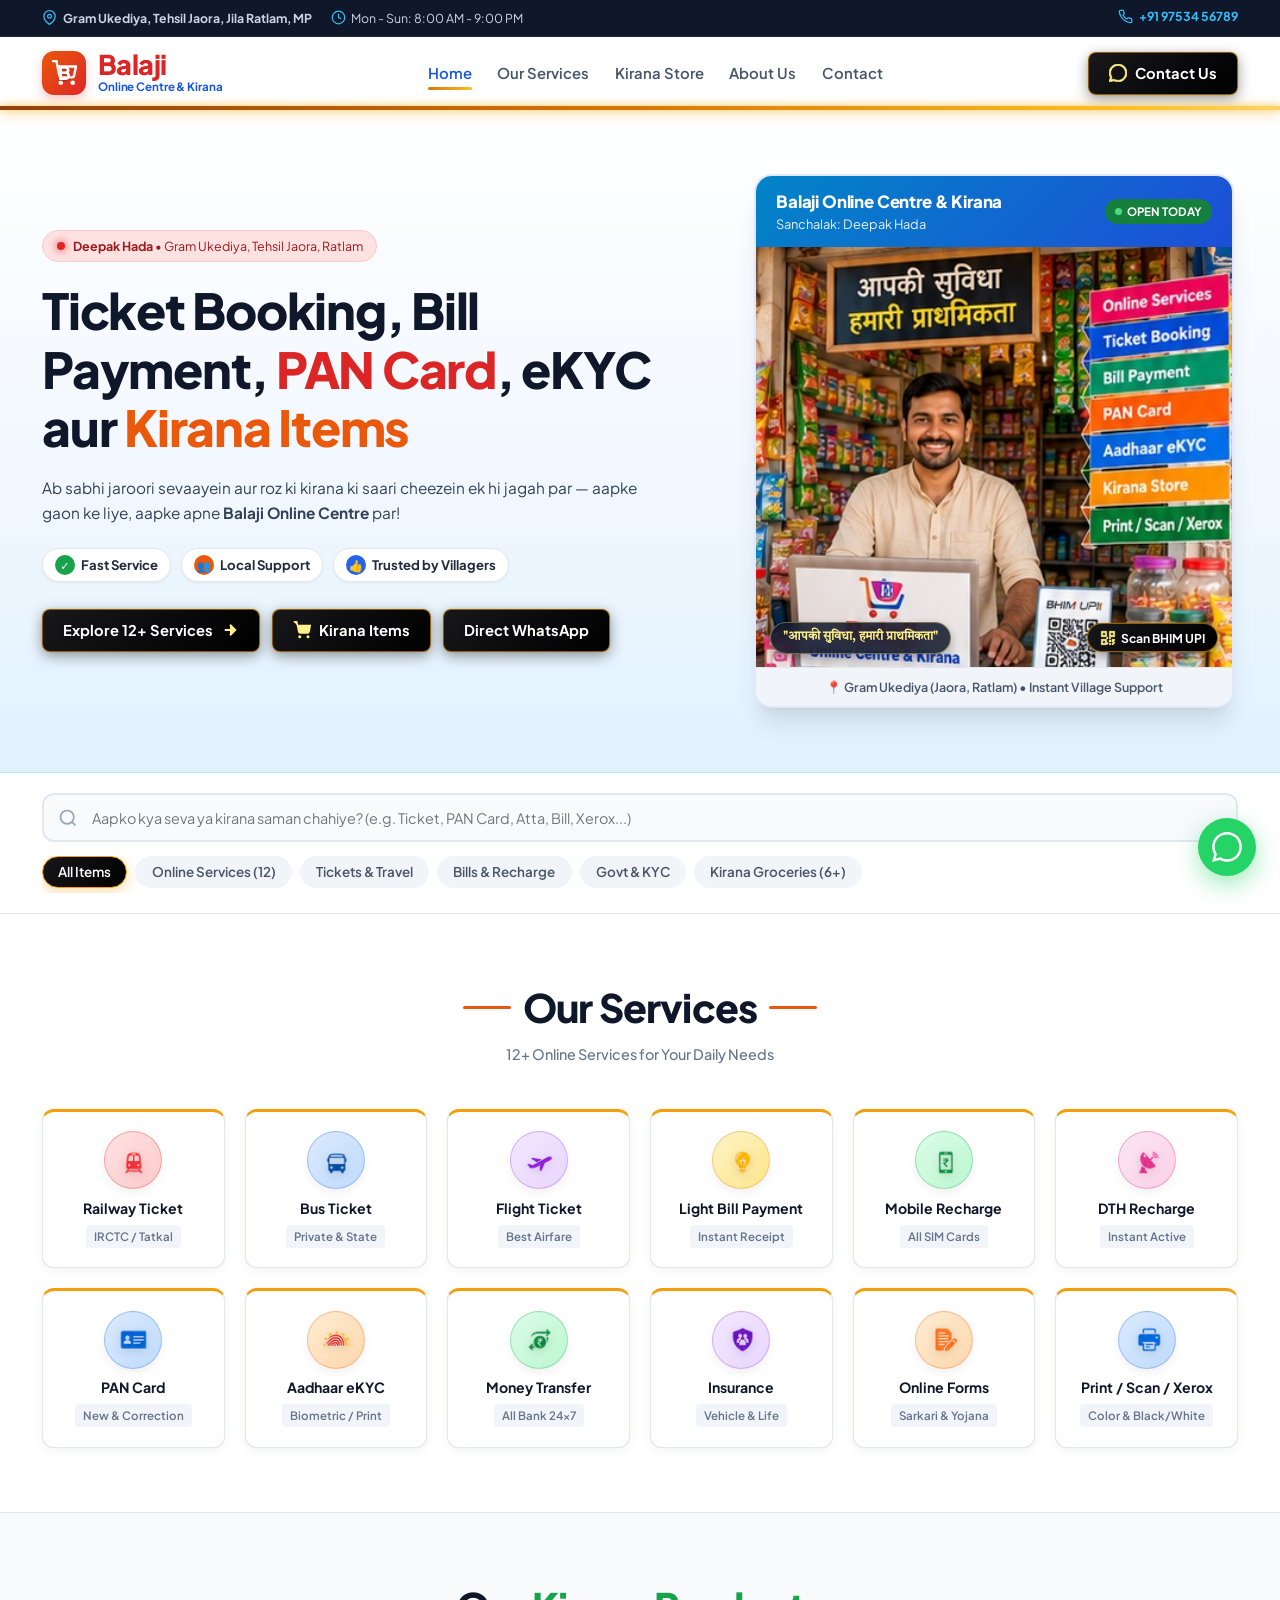
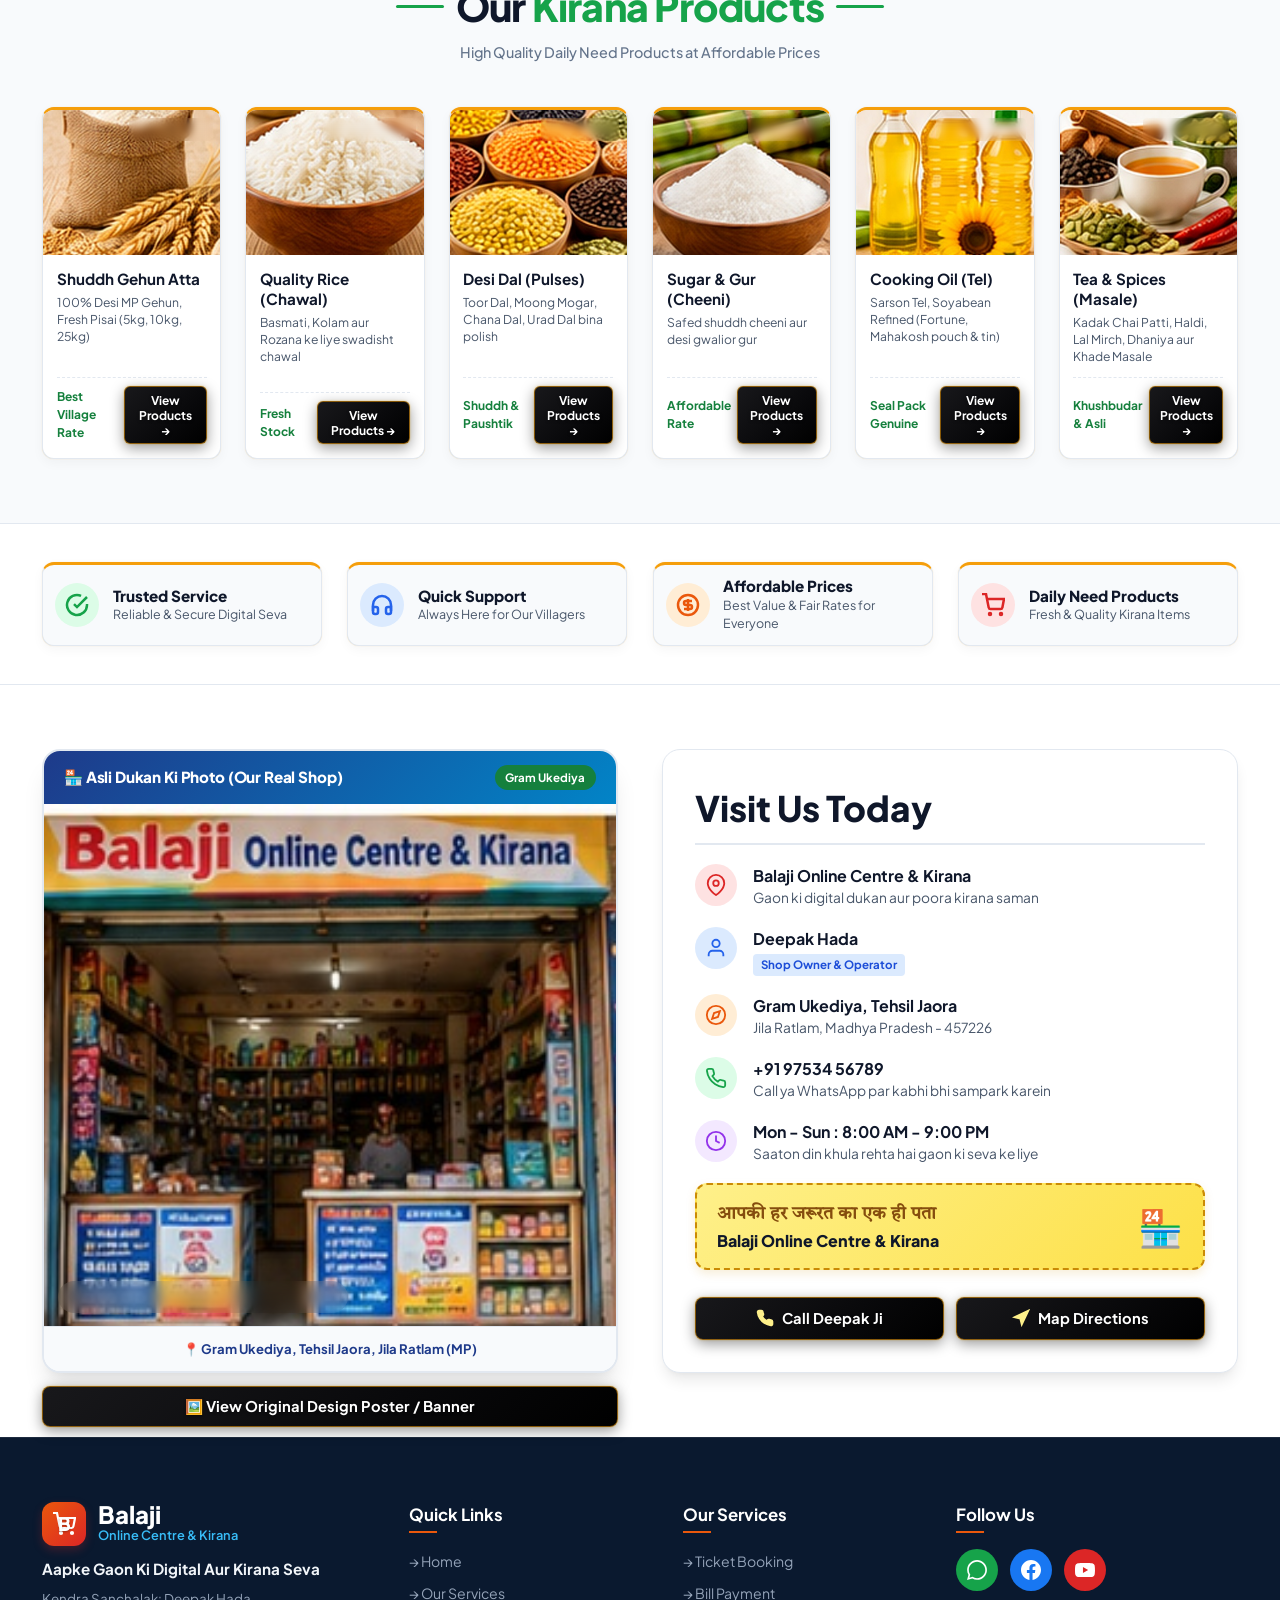
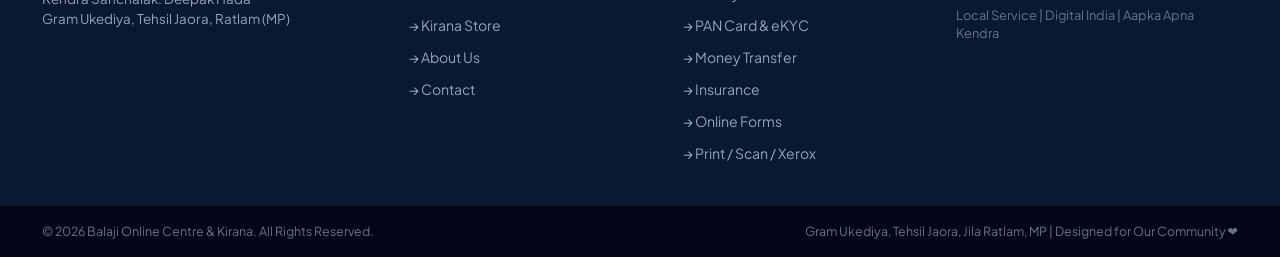
==== index.html @ 84ead404 "Auto update: 2026-10-22 14:16:49" ====
<!DOCTYPE html>
<html lang="hi">
<head>
  <meta charset="UTF-8">
  <meta name="viewport" content="width=device-width, initial-scale=1.0, maximum-scale=5.0">
  <title>Balaji Online Centre & Kirana - Deepak Hada | Gram Ukediya, Jaora, Ratlam</title>
  <meta name="description" content="Balaji Online Centre & Kirana Store - Deepak Hada, Gram Ukediya, Tehsil Jaora, Jila Ratlam (MP). Ticket Booking, Bill Payment, PAN Card, eKYC, Kirana saman aur Online Sevaayein.">
  <link rel="preconnect" href="https://fonts.googleapis.com">
  <link rel="preconnect" href="https://fonts.gstatic.com" crossorigin>
  <link href="https://fonts.googleapis.com/css2?family=Plus+Jakarta+Sans:wght@400;500;600;700;800&family=Tiro+Devanagari+Hindi:ital@0;1&display=swap" rel="stylesheet">
  <link rel="stylesheet" href="style.css">
</head>
<body>

  <!-- Top Announcement / Contact Bar -->
  <header class="top-bar">
    <div class="container top-bar-content">
      <div class="top-info-left">
        <span class="info-pill">
          <svg width="15" height="15" viewBox="0 0 24 24" fill="none" stroke="currentColor" stroke-width="2"><path d="M21 10c0 7-9 13-9 13s-9-6-9-13a9 9 0 0 1 18 0z"/><circle cx="12" cy="10" r="3"/></svg>
          <strong>Gram Ukediya, Tehsil Jaora, Jila Ratlam, MP</strong>
        </span>
        <span class="info-pill hide-on-mobile">
          <svg width="15" height="15" viewBox="0 0 24 24" fill="none" stroke="currentColor" stroke-width="2"><circle cx="12" cy="12" r="10"/><polyline points="12 6 12 12 16 14"/></svg>
          Mon - Sun: 8:00 AM - 9:00 PM
        </span>
      </div>
      <div class="top-info-right">
        <a href="tel:+919753456789" class="phone-link">
          <svg width="15" height="15" viewBox="0 0 24 24" fill="none" stroke="currentColor" stroke-width="2"><path d="M22 16.92v3a2 2 0 0 1-2.18 2 19.79 19.79 0 0 1-8.63-3.07 19.5 19.5 0 0 1-6-6 19.79 19.79 0 0 1-3.07-8.67A2 2 0 0 1 4.11 2h3a2 2 0 0 1 2 1.72 12.84 12.84 0 0 0 .7 2.81 2 2 0 0 1-.45 2.11L8.09 9.91a16 16 0 0 0 6 6l1.27-1.27a2 2 0 0 1 2.11-.45 12.84 12.84 0 0 0 2.81.7A2 2 0 0 1 22 16.92z"/></svg>
          +91 97534 56789
        </a>
      </div>
    </div>
  </header>

  <!-- Main Navigation Bar -->
  <nav class="main-nav" id="navbar">
    <div class="container nav-container">
      <a href="#" class="brand-logo">
        <div class="logo-icon-box">
          <svg width="26" height="26" viewBox="0 0 24 24" fill="none" stroke="currentColor" stroke-width="2.2">
            <circle cx="9" cy="21" r="1"/><circle cx="20" cy="21" r="1"/>
            <path d="M1 1h4l2.68 13.39a2 2 0 0 0 2 1.61h9.72a2 2 0 0 0 2-1.61L23 6H6"/>
          </svg>
          <span class="logo-badge-b">B</span>
        </div>
        <div class="logo-text-group">
          <span class="brand-title">Balaji</span>
          <span class="brand-subtitle">Online Centre &amp; Kirana</span>
        </div>
      </a>

      <!-- Desktop Navigation Links -->
      <div class="nav-links">
        <a href="#home" class="nav-link active">Home</a>
        <a href="#services" class="nav-link">Our Services</a>
        <a href="#kirana" class="nav-link">Kirana Store</a>
        <a href="#about" class="nav-link">About Us</a>
        <a href="#contact" class="nav-link">Contact</a>
      </div>

      <div class="nav-actions">
        <a href="https://wa.me/919753456789?text=Namaste%20Deepak%20ji,%20mujhe%20Balaji%20Online%20Centre%20se%20seva%20chahiye." target="_blank" rel="noopener noreferrer" class="btn btn-whatsapp-pill">
          <svg width="18" height="18" viewBox="0 0 24 24" fill="currentColor">
            <path d="M.057 24l1.687-6.163c-1.041-1.804-1.588-3.849-1.587-5.946.003-6.556 5.338-11.891 11.893-11.891 3.181.001 6.167 1.24 8.413 3.488 2.245 2.248 3.481 5.236 3.48 8.414-.003 6.557-5.338 11.892-11.893 11.892-1.99-.001-3.951-.5-5.688-1.448l-6.305 1.654zm6.597-3.807c1.676.995 3.276 1.591 5.392 1.592 5.448 0 9.886-4.434 9.889-9.885.002-5.462-4.415-9.89-9.881-9.892-5.452 0-9.887 4.434-9.889 9.884-.001 2.225.651 3.891 1.746 5.634l-.999 3.648 3.742-.981z"/>
          </svg>
          <span>Contact Us</span>
        </a>

        <!-- Mobile Hamburger Button -->
        <button class="mobile-toggle" id="mobileMenuBtn" aria-label="Toggle Navigation Menu">
          <span></span>
          <span></span>
          <span></span>
        </button>
      </div>
    </div>

    <!-- Mobile Drawer Menu -->
    <div class="mobile-drawer" id="mobileDrawer">
      <div class="drawer-header">
        <div class="logo-text-group">
          <span class="brand-title">Balaji</span>
          <span class="brand-subtitle">Online Centre &amp; Kirana</span>
        </div>
        <button class="drawer-close" id="drawerCloseBtn">&times;</button>
      </div>
      <div class="drawer-links">
        <a href="#home" class="drawer-link active">Home</a>
        <a href="#services" class="drawer-link">Our Services (12+)</a>
        <a href="#kirana" class="drawer-link">Kirana Store Products</a>
        <a href="#about" class="drawer-link">About Us &amp; Shop</a>
        <a href="#contact" class="drawer-link">Visit &amp; Contact</a>
      </div>
      <div class="drawer-footer">
        <a href="tel:+919753456789" class="btn btn-outline-call">
          📞 Call: +91 97534 56789
        </a>
        <a href="https://wa.me/919753456789" class="btn btn-whatsapp-full">
          💬 WhatsApp Deepak Ji
        </a>
      </div>
    </div>

    <!-- Waving Glowing Golden Line at Bottom of Navbar -->
    <div class="nav-golden-line"></div>
  </nav>

  <!-- Hero Section -->
  <main id="home" class="hero-section">
    <div class="container hero-container">
      <div class="hero-text-col">
        <!-- Village & Owner Badge -->
        <div class="owner-pill-badge">
          <span class="badge-dot"></span>
          <span><strong>Deepak Hada</strong> • Gram Ukediya, Tehsil Jaora, Ratlam</span>
        </div>

        <h1 class="hero-heading">
          Ticket Booking, Bill Payment, <span class="highlight-red">PAN Card</span>, eKYC aur <span class="highlight-orange">Kirana Items</span>
        </h1>

        <p class="hero-subtext">
          Ab sabhi jaroori sevaayein aur roz ki kirana ki saari cheezein ek hi jagah par — aapke gaon ke liye, aapke apne <strong>Balaji Online Centre</strong> par!
        </p>

        <!-- Fast Trust Badges -->
        <div class="trust-pills-row">
          <div class="trust-tag">
            <span class="tag-icon green-bg">✓</span>
            <span>Fast Service</span>
          </div>
          <div class="trust-tag">
            <span class="tag-icon orange-bg">👥</span>
            <span>Local Support</span>
          </div>
          <div class="trust-tag">
            <span class="tag-icon blue-bg">👍</span>
            <span>Trusted by Villagers</span>
          </div>
        </div>

        <!-- Quick Action CTA Buttons -->
        <div class="hero-cta-group">
          <a href="#services" class="btn btn-primary-blue">
            <span>Explore 12+ Services</span>
            <svg width="18" height="18" viewBox="0 0 24 24" fill="none" stroke="currentColor" stroke-width="2.5"><path d="M5 12h14"/><path d="m12 5 7 7-7 7"/></svg>
          </a>
          <a href="#kirana" class="btn btn-outline-orange">
            <svg width="18" height="18" viewBox="0 0 24 24" fill="none" stroke="currentColor" stroke-width="2"><circle cx="9" cy="21" r="1"/><circle cx="20" cy="21" r="1"/><path d="M1 1h4l2.68 13.39a2 2 0 0 0 2 1.61h9.72a2 2 0 0 0 2-1.61L23 6H6"/></svg>
            <span>Kirana Items</span>
          </a>
          <a href="https://wa.me/919753456789" target="_blank" class="btn btn-whatsapp-action">
            <span>Direct WhatsApp</span>
          </a>
        </div>
      </div>

      <!-- Right Column: Visual Photo Card with Deepak Hada, Banner & QR -->
      <div class="hero-visual-col">
        <div class="shop-hero-card photo-card-frame">
          <!-- Card Header Banner -->
          <div class="card-banner-top">
            <div class="card-brand">
              <span class="card-brand-title">Balaji Online Centre &amp; Kirana</span>
              <span class="card-owner">Sanchalak: Deepak Hada</span>
            </div>
            <div class="live-status-badge">
              <span class="pulse-dot"></span> OPEN TODAY
            </div>
          </div>

          <!-- Real Cropped Photo of Deepak Hada at Shop Counter -->
          <div class="hero-photo-wrapper">
            <img src="assets/hero_counter_clean.jpg" alt="Deepak Hada - Balaji Online Centre & Kirana" class="hero-main-photo" loading="eager">
            <div class="photo-overlay-badges">
              <span class="overlay-tag-slogan">"आपकी सुविधा, हमारी प्राथमिकता"</span>
              <button class="overlay-qr-btn" id="openQrModalBtn" title="Click to view full UPI QR Code">
                <svg width="16" height="16" viewBox="0 0 24 24" fill="currentColor">
                  <path d="M2 2h8v8H2zm2 2v4h4V4zm10-2h8v8h-8zm2 2v4h4V4zM2 14h8v8H2zm2 2v4h4v-4zm10 0h2v2h-2zm4 0h2v2h-2zm-4 4h2v2h-2zm4 0h2v2h-2zm2-2h2v2h-2zm-2-4h4v2h-4zm-8-3h2v2h-2zm4 0h2v2h-2zm0 4h2v2h-2zm-4 4h2v2h-2z"/>
                </svg>
                <span>Scan BHIM UPI</span>
              </button>
            </div>
          </div>

          <!-- Bottom Card Footer Note -->
          <div class="card-footer-banner">
            <span>📍 Gram Ukediya (Jaora, Ratlam) • Instant Village Support</span>
          </div>
        </div>
      </div>
    </div>
  </main>

  <!-- Quick Filter & Live Search Bar -->
  <section class="search-filter-section">
    <div class="container">
      <div class="search-box-wrap">
        <div class="search-input-group">
          <svg class="search-icon" width="20" height="20" viewBox="0 0 24 24" fill="none" stroke="currentColor" stroke-width="2"><circle cx="11" cy="11" r="8"/><line x1="21" y1="21" x2="16.65" y2="16.65"/></svg>
          <input type="text" id="liveSearchInput" placeholder="Aapko kya seva ya kirana saman chahiye? (e.g. Ticket, PAN Card, Atta, Bill, Xerox...)" autocomplete="off">
          <button id="clearSearchBtn" class="clear-search-btn" title="Clear Search">&times;</button>
        </div>
        <div class="filter-pills" id="filterPillsContainer">
          <button class="pill-btn active" data-filter="all">All Items</button>
          <button class="pill-btn" data-filter="service">Online Services (12)</button>
          <button class="pill-btn" data-filter="tickets">Tickets &amp; Travel</button>
          <button class="pill-btn" data-filter="bills">Bills &amp; Recharge</button>
          <button class="pill-btn" data-filter="gov">Govt &amp; KYC</button>
          <button class="pill-btn" data-filter="kirana">Kirana Groceries (6+)</button>
        </div>
      </div>
    </div>
  </section>

  <!-- SECTION 1: OUR SERVICES (Small Auto-Responsive Blocks) -->
  <section id="services" class="section-services">
    <div class="container">
      <div class="section-title-wrap text-center">
        <div class="title-accent-badge">
          <span class="dash-line"></span>
          <h2 class="section-main-title">Our Services</h2>
          <span class="dash-line"></span>
        </div>
        <p class="section-subtitle">12+ Online Services for Your Daily Needs</p>
      </div>

      <!-- 12 Compact Auto-Responsive Blocks (Grid Auto-Fit) -->
      <div class="services-grid" id="servicesGrid">
        
        <!-- 1. Railway Ticket -->
        <div class="service-card block-hover" data-category="tickets service" data-title="Railway Ticket Train Tatkal" onclick="openServiceModal('Railway Ticket', 'IRCTC Rail Ticket Booking, Tatkal Ticket & PNR Status', 'assets/icon_railway.png')">
          <div class="service-icon-wrap icon-bg-red">
            <img src="assets/icon_railway.png" alt="Railway Ticket" class="service-logo-img" loading="lazy">
          </div>
          <h3 class="card-title">Railway Ticket</h3>
          <span class="service-badge">IRCTC / Tatkal</span>
        </div>

        <!-- 2. Bus Ticket -->
        <div class="service-card block-hover" data-category="tickets service" data-title="Bus Ticket Sleeper Seater" onclick="openServiceModal('Bus Ticket', 'Intercity & Sleeper Bus Seat Booking for all routes', 'assets/icon_bus.png')">
          <div class="service-icon-wrap icon-bg-blue">
            <img src="assets/icon_bus.png" alt="Bus Ticket" class="service-logo-img" loading="lazy">
          </div>
          <h3 class="card-title">Bus Ticket</h3>
          <span class="service-badge">Private &amp; State</span>
        </div>

        <!-- 3. Flight Ticket -->
        <div class="service-card block-hover" data-category="tickets service" data-title="Flight Ticket Air Airplane" onclick="openServiceModal('Flight Ticket', 'Lowest Airfare Ticket Booking for Domestic & International flights', 'assets/icon_flight.png')">
          <div class="service-icon-wrap icon-bg-purple">
            <img src="assets/icon_flight.png" alt="Flight Ticket" class="service-logo-img" loading="lazy">
          </div>
          <h3 class="card-title">Flight Ticket</h3>
          <span class="service-badge">Best Airfare</span>
        </div>

        <!-- 4. Light Bill Payment -->
        <div class="service-card block-hover" data-category="bills service" data-title="Light Bill Payment Bijli Electricity" onclick="openServiceModal('Light Bill Payment', 'Bijli Bill Payment with Instant Official Receipt (MPPKVVCL & All Boards)', 'assets/icon_light_bill.png')">
          <div class="service-icon-wrap icon-bg-yellow">
            <img src="assets/icon_light_bill.png" alt="Light Bill Payment" class="service-logo-img" loading="lazy">
          </div>
          <h3 class="card-title">Light Bill Payment</h3>
          <span class="service-badge">Instant Receipt</span>
        </div>

        <!-- 5. Mobile Recharge -->
        <div class="service-card block-hover" data-category="bills service" data-title="Mobile Recharge Jio Airtel BSNL Vi" onclick="openServiceModal('Mobile Recharge', 'All Networks: Jio, Airtel, Vi, BSNL Special Recharge Offers', 'assets/icon_mobile_recharge.png')">
          <div class="service-icon-wrap icon-bg-green">
            <img src="assets/icon_mobile_recharge.png" alt="Mobile Recharge" class="service-logo-img" loading="lazy">
          </div>
          <h3 class="card-title">Mobile Recharge</h3>
          <span class="service-badge">All SIM Cards</span>
        </div>

        <!-- 6. DTH Recharge -->
        <div class="service-card block-hover" data-category="bills service" data-title="DTH Recharge Tata Play Dish TV Airtel" onclick="openServiceModal('DTH Recharge', 'Tata Play, Dish TV, Airtel DTH, Videocon D2H Instant Packs', 'assets/icon_dth_recharge.png')">
          <div class="service-icon-wrap icon-bg-pink">
            <img src="assets/icon_dth_recharge.png" alt="DTH Recharge" class="service-logo-img" loading="lazy">
          </div>
          <h3 class="card-title">DTH Recharge</h3>
          <span class="service-badge">Instant Active</span>
        </div>

        <!-- 7. PAN Card -->
        <div class="service-card block-hover" data-category="gov service" data-title="PAN Card NSDL UTI New Correction" onclick="openServiceModal('PAN Card', 'New PAN Card Application, Name/DOB Correction & e-PAN in 3 days', 'assets/icon_pan_card.png')">
          <div class="service-icon-wrap icon-bg-blue">
            <img src="assets/icon_pan_card.png" alt="PAN Card" class="service-logo-img" loading="lazy">
          </div>
          <h3 class="card-title">PAN Card</h3>
          <span class="service-badge">New &amp; Correction</span>
        </div>

        <!-- 8. Aadhaar eKYC -->
        <div class="service-card block-hover" data-category="gov service" data-title="Aadhaar eKYC Verification Print Update" onclick="openServiceModal('Aadhaar eKYC', 'Aadhaar Biometric Verification, PVC Card Print, Address & mobile guidance', 'assets/icon_aadhaar.png')">
          <div class="service-icon-wrap icon-bg-orange">
            <img src="assets/icon_aadhaar.png" alt="Aadhaar eKYC" class="service-logo-img" loading="lazy">
          </div>
          <h3 class="card-title">Aadhaar eKYC</h3>
          <span class="service-badge">Biometric / Print</span>
        </div>

        <!-- 9. Money Transfer -->
        <div class="service-card block-hover" data-category="bills service" data-title="Money Transfer DMT Bank Account Cash Deposit" onclick="openServiceModal('Money Transfer', 'Domestic Money Transfer 24x7 to any bank account in India instantly', 'assets/icon_money_transfer.png')">
          <div class="service-icon-wrap icon-bg-green">
            <img src="assets/icon_money_transfer.png" alt="Money Transfer" class="service-logo-img" loading="lazy">
          </div>
          <h3 class="card-title">Money Transfer</h3>
          <span class="service-badge">All Bank 24x7</span>
        </div>

        <!-- 10. Insurance -->
        <div class="service-card block-hover" data-category="gov service" data-title="Insurance Bike Car PMJJBY PMSBY Health" onclick="openServiceModal('Insurance', 'Two-wheeler, Car, PMJJBY, PMSBY & Personal Health Insurance', 'assets/icon_insurance.png')">
          <div class="service-icon-wrap icon-bg-purple">
            <img src="assets/icon_insurance.png" alt="Insurance" class="service-logo-img" loading="lazy">
          </div>
          <h3 class="card-title">Insurance</h3>
          <span class="service-badge">Vehicle &amp; Life</span>
        </div>

        <!-- 11. Online Forms -->
        <div class="service-card block-hover" data-category="gov service" data-title="Online Forms Sarkari Vacancy Ladli Behna Samagra" onclick="openServiceModal('Online Forms', 'Govt Job Forms, Ladli Behna Yojana, Samagra ID, Ration Card & College Admission', 'assets/icon_online_forms.png')">
          <div class="service-icon-wrap icon-bg-orange">
            <img src="assets/icon_online_forms.png" alt="Online Forms" class="service-logo-img" loading="lazy">
          </div>
          <h3 class="card-title">Online Forms</h3>
          <span class="service-badge">Sarkari &amp; Yojana</span>
        </div>

        <!-- 12. Print / Scan / Xerox -->
        <div class="service-card block-hover" data-category="service" data-title="Print Scan Xerox Photo Copy Lamination" onclick="openServiceModal('Print / Scan / Xerox', 'High Quality Color Print, Photo Copy, Lamination & Document Scanning', 'assets/icon_print_xerox.png')">
          <div class="service-icon-wrap icon-bg-blue">
            <img src="assets/icon_print_xerox.png" alt="Print / Scan / Xerox" class="service-logo-img" loading="lazy">
          </div>
          <h3 class="card-title">Print / Scan / Xerox</h3>
          <span class="service-badge">Color &amp; Black/White</span>
        </div>

      </div>
    </div>
  </section>

  <!-- SECTION 2: OUR KIRANA PRODUCTS (Clean Block Cards) -->
  <section id="kirana" class="section-kirana">
    <div class="container">
      <div class="section-title-wrap text-center">
        <div class="title-accent-badge">
          <span class="dash-line orange-line"></span>
          <h2 class="section-main-title">Our <span class="highlight-green">Kirana Products</span></h2>
          <span class="dash-line orange-line"></span>
        </div>
        <p class="section-subtitle">High Quality Daily Need Products at Affordable Prices</p>
      </div>

      <!-- Kirana Product Grid: Auto-Fit responsive blocks -->
      <div class="kirana-grid" id="kiranaGrid">

        <!-- 1. Atta -->
        <div class="product-card block-hover" data-category="kirana" data-title="Atta Gehun Flour">
          <div class="product-image-wrap">
            <img src="assets/product_atta.jpg" alt="Shuddh Gehun Atta" class="product-photo" loading="lazy">
            <span class="product-tag-pill">Chakki Fresh</span>
          </div>
          <div class="product-info">
            <h3 class="product-name">Shuddh Gehun Atta</h3>
            <p class="product-desc">100% Desi MP Gehun, Fresh Pisai (5kg, 10kg, 25kg)</p>
            <div class="product-footer">
              <span class="price-estimate">Best Village Rate</span>
              <button class="btn-product-action" onclick="orderKiranaItem('Shuddh Gehun Atta')">
                <span>View Products &rarr;</span>
              </button>
            </div>
          </div>
        </div>

        <!-- 2. Rice -->
        <div class="product-card block-hover" data-category="kirana" data-title="Rice Chawal Basmati">
          <div class="product-image-wrap">
            <img src="assets/product_rice.jpg" alt="Quality Rice (Chawal)" class="product-photo" loading="lazy">
            <span class="product-tag-pill">Premium Dana</span>
          </div>
          <div class="product-info">
            <h3 class="product-name">Quality Rice (Chawal)</h3>
            <p class="product-desc">Basmati, Kolam aur Rozana ke liye swadisht chawal</p>
            <div class="product-footer">
              <span class="price-estimate">Fresh Stock</span>
              <button class="btn-product-action" onclick="orderKiranaItem('Quality Rice (Chawal)')">
                <span>View Products &rarr;</span>
              </button>
            </div>
          </div>
        </div>

        <!-- 3. Dal -->
        <div class="product-card block-hover" data-category="kirana" data-title="Dal Pulses Toor Moong Chana">
          <div class="product-image-wrap">
            <img src="assets/product_dal.jpg" alt="Desi Dal (Pulses)" class="product-photo" loading="lazy">
            <span class="product-tag-pill">Unpolished</span>
          </div>
          <div class="product-info">
            <h3 class="product-name">Desi Dal (Pulses)</h3>
            <p class="product-desc">Toor Dal, Moong Mogar, Chana Dal, Urad Dal bina polish</p>
            <div class="product-footer">
              <span class="price-estimate">Shuddh &amp; Paushtik</span>
              <button class="btn-product-action" onclick="orderKiranaItem('Desi Dal (Pulses)')">
                <span>View Products &rarr;</span>
              </button>
            </div>
          </div>
        </div>

        <!-- 4. Sugar -->
        <div class="product-card block-hover" data-category="kirana" data-title="Sugar Cheeni Gur Khand">
          <div class="product-image-wrap">
            <img src="assets/product_sugar.jpg" alt="Sugar & Gur (Cheeni)" class="product-photo" loading="lazy">
            <span class="product-tag-pill">Pure White</span>
          </div>
          <div class="product-info">
            <h3 class="product-name">Sugar &amp; Gur (Cheeni)</h3>
            <p class="product-desc">Safed shuddh cheeni aur desi gwalior gur</p>
            <div class="product-footer">
              <span class="price-estimate">Affordable Rate</span>
              <button class="btn-product-action" onclick="orderKiranaItem('Sugar & Gur (Cheeni)')">
                <span>View Products &rarr;</span>
              </button>
            </div>
          </div>
        </div>

        <!-- 5. Oil -->
        <div class="product-card block-hover" data-category="kirana" data-title="Oil Tel Mustard Refined Fortune">
          <div class="product-image-wrap">
            <img src="assets/product_oil.jpg" alt="Cooking Oil (Tel)" class="product-photo" loading="lazy">
            <span class="product-tag-pill">100% Shuddh</span>
          </div>
          <div class="product-info">
            <h3 class="product-name">Cooking Oil (Tel)</h3>
            <p class="product-desc">Sarson Tel, Soyabean Refined (Fortune, Mahakosh pouch &amp; tin)</p>
            <div class="product-footer">
              <span class="price-estimate">Seal Pack Genuine</span>
              <button class="btn-product-action" onclick="orderKiranaItem('Cooking Oil (Tel)')">
                <span>View Products &rarr;</span>
              </button>
            </div>
          </div>
        </div>

        <!-- 6. Tea / Spices -->
        <div class="product-card block-hover" data-category="kirana" data-title="Tea Spices Chai Masale Haldi Mirch">
          <div class="product-image-wrap">
            <img src="assets/product_tea_spices.jpg" alt="Tea & Spices (Masale)" class="product-photo" loading="lazy">
            <span class="product-tag-pill">Taaza Masale</span>
          </div>
          <div class="product-info">
            <h3 class="product-name">Tea &amp; Spices (Masale)</h3>
            <p class="product-desc">Kadak Chai Patti, Haldi, Lal Mirch, Dhaniya aur Khade Masale</p>
            <div class="product-footer">
              <span class="price-estimate">Khushbudar &amp; Asli</span>
              <button class="btn-product-action" onclick="orderKiranaItem('Tea & Spices (Masale)')">
                <span>View Products &rarr;</span>
              </button>
            </div>
          </div>
        </div>

      </div>
    </div>
  </section>

  <!-- 4 Feature Trust Blocks -->
  <section class="trust-features-bar">
    <div class="container features-container">
      <div class="feature-box">
        <div class="f-icon green-icon">
          <svg width="24" height="24" viewBox="0 0 24 24" fill="none" stroke="currentColor" stroke-width="2.5"><path d="M22 11.08V12a10 10 0 1 1-5.93-9.14"/><polyline points="22 4 12 14.01 9 11.01"/></svg>
        </div>
        <div class="f-text">
          <h4>Trusted Service</h4>
          <p>Reliable &amp; Secure Digital Seva</p>
        </div>
      </div>

      <div class="feature-box">
        <div class="f-icon blue-icon">
          <svg width="24" height="24" viewBox="0 0 24 24" fill="none" stroke="currentColor" stroke-width="2.5"><path d="M3 18v-6a9 9 0 0 1 18 0v6"/><path d="M21 19a2 2 0 0 1-2 2h-1a2 2 0 0 1-2-2v-3a2 2 0 0 1 2-2h3zM3 19a2 2 0 0 0 2 2h1a2 2 0 0 0 2-2v-3a2 2 0 0 0-2-2H3z"/></svg>
        </div>
        <div class="f-text">
          <h4>Quick Support</h4>
          <p>Always Here for Our Villagers</p>
        </div>
      </div>

      <div class="feature-box">
        <div class="f-icon orange-icon">
          <svg width="24" height="24" viewBox="0 0 24 24" fill="none" stroke="currentColor" stroke-width="2.5"><circle cx="12" cy="12" r="10"/><path d="M16 8h-6a2 2 0 1 0 0 4h4a2 2 0 1 1 0 4H8"/><path d="M12 18V6"/></svg>
        </div>
        <div class="f-text">
          <h4>Affordable Prices</h4>
          <p>Best Value &amp; Fair Rates for Everyone</p>
        </div>
      </div>

      <div class="feature-box">
        <div class="f-icon red-icon">
          <svg width="24" height="24" viewBox="0 0 24 24" fill="none" stroke="currentColor" stroke-width="2.5"><circle cx="9" cy="21" r="1"/><circle cx="20" cy="21" r="1"/><path d="M1 1h4l2.68 13.39a2 2 0 0 0 2 1.61h9.72a2 2 0 0 0 2-1.61L23 6H6"/></svg>
        </div>
        <div class="f-text">
          <h4>Daily Need Products</h4>
          <p>Fresh &amp; Quality Kirana Items</p>
        </div>
      </div>
    </div>
  </section>

  <!-- SECTION 3: VISIT US TODAY & SHOP BOARD SHOWCASE -->
  <section id="about" class="section-visit-us">
    <div class="container visit-container">
      
      <!-- Left: Real Shop Front Photo Card -->
      <div class="shop-board-column">
        <div class="real-shop-photo-card">
          <div class="shop-photo-header">
            <span class="shop-photo-title">🏪 Asli Dukan Ki Photo (Our Real Shop)</span>
            <span class="shop-status-pill">Gram Ukediya</span>
          </div>
          <div class="shop-front-img-wrap">
            <img src="assets/shop_front_clean.jpg" alt="Balaji Online Centre & Kirana Shop Front - Gram Ukediya" class="shop-front-img" loading="lazy">
            <div class="shop-img-caption">
              <span>Balaji Online Centre &amp; Kirana • Deepak Hada</span>
            </div>
          </div>
          <div class="shop-photo-footer">
            <p>📍 Gram Ukediya, Tehsil Jaora, Jila Ratlam (MP)</p>
          </div>
        </div>

        <div class="shop-poster-trigger-row" style="margin-top: 0.85rem; text-align: center;">
          <button class="btn btn-outline-call" onclick="openModal('posterModal')" style="width: 100%; border-radius: 8px; font-weight: 700; background: #ffffff; border: 1.5px solid #cbd5e1; box-shadow: var(--shadow-sm);">
            🖼️ View Original Design Poster / Banner
          </button>
        </div>
      </div>

      <!-- Right: Contact Information & Address -->
      <div class="visit-info-column" id="contact">
        <div class="visit-info-card">
          <h2 class="visit-title">Visit Us Today</h2>

          <div class="info-item">
            <div class="item-icon-box red-icon">
              <svg width="22" height="22" viewBox="0 0 24 24" fill="none" stroke="currentColor" stroke-width="2"><path d="M21 10c0 7-9 13-9 13s-9-6-9-13a9 9 0 0 1 18 0z"/><circle cx="12" cy="10" r="3"/></svg>
            </div>
            <div class="item-details">
              <strong>Balaji Online Centre &amp; Kirana</strong>
              <p>Gaon ki digital dukan aur poora kirana saman</p>
            </div>
          </div>

          <div class="info-item">
            <div class="item-icon-box blue-icon">
              <svg width="22" height="22" viewBox="0 0 24 24" fill="none" stroke="currentColor" stroke-width="2"><path d="M20 21v-2a4 4 0 0 0-4-4H8a4 4 0 0 0-4 4v2"/><circle cx="12" cy="7" r="4"/></svg>
            </div>
            <div class="item-details">
              <strong>Deepak Hada</strong>
              <span class="role-tag">Shop Owner &amp; Operator</span>
            </div>
          </div>

          <div class="info-item">
            <div class="item-icon-box orange-icon">
              <svg width="22" height="22" viewBox="0 0 24 24" fill="none" stroke="currentColor" stroke-width="2"><circle cx="12" cy="12" r="10"/><polygon points="16.24 7.76 14.12 14.12 7.76 16.24 9.88 9.88 16.24 7.76"/></svg>
            </div>
            <div class="item-details">
              <strong>Gram Ukediya, Tehsil Jaora</strong>
              <p>Jila Ratlam, Madhya Pradesh - 457226</p>
            </div>
          </div>

          <div class="info-item">
            <div class="item-icon-box green-icon">
              <svg width="22" height="22" viewBox="0 0 24 24" fill="none" stroke="currentColor" stroke-width="2"><path d="M22 16.92v3a2 2 0 0 1-2.18 2 19.79 19.79 0 0 1-8.63-3.07 19.5 19.5 0 0 1-6-6 19.79 19.79 0 0 1-3.07-8.67A2 2 0 0 1 4.11 2h3a2 2 0 0 1 2 1.72 12.84 12.84 0 0 0 .7 2.81 2 2 0 0 1-.45 2.11L8.09 9.91a16 16 0 0 0 6 6l1.27-1.27a2 2 0 0 1 2.11-.45 12.84 12.84 0 0 0 2.81.7A2 2 0 0 1 22 16.92z"/></svg>
            </div>
            <div class="item-details">
              <strong>+91 97534 56789</strong>
              <p>Call ya WhatsApp par kabhi bhi sampark karein</p>
            </div>
          </div>

          <div class="info-item">
            <div class="item-icon-box purple-icon">
              <svg width="22" height="22" viewBox="0 0 24 24" fill="none" stroke="currentColor" stroke-width="2"><circle cx="12" cy="12" r="10"/><polyline points="12 6 12 12 16 14"/></svg>
            </div>
            <div class="item-details">
              <strong>Mon - Sun : 8:00 AM - 9:00 PM</strong>
              <p>Saaton din khula rehta hai gaon ki seva ke liye</p>
            </div>
          </div>

          <!-- Highlight Hindi Callout Box from Image -->
          <div class="yellow-highlight-stamp">
            <div class="stamp-text">
              <span class="stamp-lead">आपकी हर जरूरत का एक ही पता</span>
              <strong class="stamp-brand">Balaji Online Centre &amp; Kirana</strong>
            </div>
            <div class="stamp-kendra-icon">🏪</div>
          </div>

          <!-- Quick Action Buttons -->
          <div class="visit-action-buttons">
            <a href="tel:+919753456789" class="btn btn-call-primary">
              <svg width="18" height="18" viewBox="0 0 24 24" fill="none" stroke="currentColor" stroke-width="2.2"><path d="M22 16.92v3a2 2 0 0 1-2.18 2 19.79 19.79 0 0 1-8.63-3.07 19.5 19.5 0 0 1-6-6 19.79 19.79 0 0 1-3.07-8.67A2 2 0 0 1 4.11 2h3a2 2 0 0 1 2 1.72 12.84 12.84 0 0 0 .7 2.81 2 2 0 0 1-.45 2.11L8.09 9.91a16 16 0 0 0 6 6l1.27-1.27a2 2 0 0 1 2.11-.45 12.84 12.84 0 0 0 2.81.7A2 2 0 0 1 22 16.92z"/></svg>
              <span>Call Deepak Ji</span>
            </a>
            <a href="https://maps.google.com/?q=Ukediya,Jaora,Ratlam" target="_blank" class="btn btn-directions">
              <svg width="18" height="18" viewBox="0 0 24 24" fill="none" stroke="currentColor" stroke-width="2.2"><polygon points="3 11 22 2 13 21 11 13 3 11"/></svg>
              <span>Map Directions</span>
            </a>
          </div>

        </div>
      </div>

    </div>
  </section>

  <!-- Modern Footer -->
  <footer class="site-footer">
    <div class="container footer-container">
      
      <!-- Brand & Mission Column -->
      <div class="footer-col brand-col">
        <div class="footer-brand">
          <div class="logo-icon-box">
            <svg width="24" height="24" viewBox="0 0 24 24" fill="none" stroke="currentColor" stroke-width="2.2">
              <circle cx="9" cy="21" r="1"/><circle cx="20" cy="21" r="1"/>
              <path d="M1 1h4l2.68 13.39a2 2 0 0 0 2 1.61h9.72a2 2 0 0 0 2-1.61L23 6H6"/>
            </svg>
            <span class="logo-badge-b">B</span>
          </div>
          <div class="footer-brand-title">
            <span>Balaji</span>
            <small>Online Centre &amp; Kirana</small>
          </div>
        </div>
        <p class="footer-tagline">Aapke Gaon Ki Digital Aur Kirana Seva</p>
        <p class="footer-mission-sub">Kendra Sanchalak: Deepak Hada<br>Gram Ukediya, Tehsil Jaora, Ratlam (MP)</p>
      </div>

      <!-- Quick Links -->
      <div class="footer-col">
        <h4 class="footer-heading">Quick Links</h4>
        <ul class="footer-links">
          <li><a href="#home">&rarr; Home</a></li>
          <li><a href="#services">&rarr; Our Services</a></li>
          <li><a href="#kirana">&rarr; Kirana Store</a></li>
          <li><a href="#about">&rarr; About Us</a></li>
          <li><a href="#contact">&rarr; Contact</a></li>
        </ul>
      </div>

      <!-- Services Links -->
      <div class="footer-col">
        <h4 class="footer-heading">Our Services</h4>
        <ul class="footer-links">
          <li><a href="#services">&rarr; Ticket Booking</a></li>
          <li><a href="#services">&rarr; Bill Payment</a></li>
          <li><a href="#services">&rarr; PAN Card &amp; eKYC</a></li>
          <li><a href="#services">&rarr; Money Transfer</a></li>
          <li><a href="#services">&rarr; Insurance</a></li>
          <li><a href="#services">&rarr; Online Forms</a></li>
          <li><a href="#services">&rarr; Print / Scan / Xerox</a></li>
        </ul>
      </div>

      <!-- Follow & Social -->
      <div class="footer-col social-col">
        <h4 class="footer-heading">Follow Us</h4>
        <div class="social-icons-group">
          <!-- WhatsApp Icon -->
          <a href="https://wa.me/919753456789" target="_blank" class="social-btn s-wa" title="WhatsApp">
            <svg width="20" height="20" viewBox="0 0 24 24" fill="currentColor"><path d="M.057 24l1.687-6.163c-1.041-1.804-1.588-3.849-1.587-5.946.003-6.556 5.338-11.891 11.893-11.891 3.181.001 6.167 1.24 8.413 3.488 2.245 2.248 3.481 5.236 3.48 8.414-.003 6.557-5.338 11.892-11.893 11.892-1.99-.001-3.951-.5-5.688-1.448l-6.305 1.654zm6.597-3.807c1.676.995 3.276 1.591 5.392 1.592 5.448 0 9.886-4.434 9.889-9.885.002-5.462-4.415-9.89-9.881-9.892-5.452 0-9.887 4.434-9.889 9.884-.001 2.225.651 3.891 1.746 5.634l-.999 3.648 3.742-.981z"/></svg>
          </a>
          <!-- Facebook Icon -->
          <a href="#" class="social-btn s-fb" title="Facebook">
            <svg width="20" height="20" viewBox="0 0 24 24" fill="currentColor"><path d="M24 12.073c0-6.627-5.373-12-12-12s-12 5.373-12 12c0 5.99 4.388 10.954 10.125 11.854v-8.385H7.078v-3.47h3.047V9.43c0-3.007 1.792-4.669 4.533-4.669 1.312 0 2.686.235 2.686.235v2.953H15.83c-1.491 0-1.956.925-1.956 1.874v2.25h3.328l-.532 3.47h-2.796v8.385C19.612 23.027 24 18.062 24 12.073z"/></svg>
          </a>
          <!-- YouTube Icon -->
          <a href="#" class="social-btn s-yt" title="YouTube">
            <svg width="20" height="20" viewBox="0 0 24 24" fill="currentColor"><path d="M23.498 6.186a3.016 3.016 0 0 0-2.122-2.136C19.505 3.545 12 3.545 12 3.545s-7.505 0-9.377.505A3.017 3.017 0 0 0 .502 6.186C0 8.07 0 12 0 12s0 3.93.502 5.814a3.016 3.016 0 0 0 2.122 2.136c1.871.505 9.376.505 9.376.505s7.505 0 9.377-.505a3.015 3.015 0 0 0 2.122-2.136C24 15.93 24 12 24 12s0-3.93-.502-5.814zM9.545 15.568V8.432L15.818 12l-6.273 3.568z"/></svg>
          </a>
        </div>
        <p class="community-tags">Local Service | Digital India | Aapka Apna Kendra</p>
      </div>

    </div>

    <!-- Copyright Bottom Line -->
    <div class="footer-bottom-line">
      <div class="container footer-subtext-row">
        <span>&copy; 2026 Balaji Online Centre &amp; Kirana. All Rights Reserved.</span>
        <span>Gram Ukediya, Tehsil Jaora, Jila Ratlam, MP | Designed for Our Community ❤️</span>
      </div>
    </div>
  </footer>

  <!-- Floating Mobile WhatsApp Quick Button -->
  <a href="https://wa.me/919753456789?text=Namaste%20Deepak%20Bhaiya,%20mujhe%20seva%20chahiye" target="_blank" rel="noopener noreferrer" class="floating-whatsapp-btn" title="Direct WhatsApp Deepak Hada">
    <svg width="30" height="30" viewBox="0 0 24 24" fill="currentColor"><path d="M.057 24l1.687-6.163c-1.041-1.804-1.588-3.849-1.587-5.946.003-6.556 5.338-11.891 11.893-11.891 3.181.001 6.167 1.24 8.413 3.488 2.245 2.248 3.481 5.236 3.48 8.414-.003 6.557-5.338 11.892-11.893 11.892-1.99-.001-3.951-.5-5.688-1.448l-6.305 1.654zm6.597-3.807c1.676.995 3.276 1.591 5.392 1.592 5.448 0 9.886-4.434 9.889-9.885.002-5.462-4.415-9.89-9.881-9.892-5.452 0-9.887 4.434-9.889 9.884-.001 2.225.651 3.891 1.746 5.634l-.999 3.648 3.742-.981z"/></svg>
    <span class="floating-tip">WhatsApp</span>
  </a>

  <!-- MODAL: Service Booking / Inquiry -->
  <div class="modal-backdrop" id="serviceModal">
    <div class="modal-dialog">
      <button class="modal-close" onclick="closeModal('serviceModal')">&times;</button>
      <div class="modal-header">
        <span class="modal-icon-badge" id="modalIcon">⚡</span>
        <div>
          <h3 class="modal-title" id="modalServiceName">Service Name</h3>
          <p class="modal-subtitle" id="modalServiceDesc">Service Description Details</p>
        </div>
      </div>
      <div class="modal-body">
        <form id="serviceInquiryForm" onsubmit="handleInquirySubmit(event)">
          <div class="form-group">
            <label for="custName">Aapka Naam (Your Name):</label>
            <input type="text" id="custName" placeholder="Jaise: Ramesh Kumar" required>
          </div>
          <div class="form-group">
            <label for="custPhone">Mobile Number:</label>
            <input type="tel" id="custPhone" placeholder="10 digit mobile number" pattern="[0-9]{10}" required>
          </div>
          <div class="form-group">
            <label for="custDetails">Kya Jankari / Seva Chahiye?</label>
            <textarea id="custDetails" rows="3" placeholder="Apni jarurat yahan likhein ya direct WhatsApp par message bhejein..."></textarea>
          </div>
          <div class="modal-action-buttons">
            <button type="submit" class="btn btn-whatsapp-full">
              <span>Send on WhatsApp</span>
              <svg width="18" height="18" viewBox="0 0 24 24" fill="currentColor"><path d="M.057 24l1.687-6.163c-1.041-1.804-1.588-3.849-1.587-5.946.003-6.556 5.338-11.891 11.893-11.891 3.181.001 6.167 1.24 8.413 3.488 2.245 2.248 3.481 5.236 3.48 8.414-.003 6.557-5.338 11.892-11.893 11.892-1.99-.001-3.951-.5-5.688-1.448l-6.305 1.654zm6.597-3.807c1.676.995 3.276 1.591 5.392 1.592 5.448 0 9.886-4.434 9.889-9.885.002-5.462-4.415-9.89-9.881-9.892-5.452 0-9.887 4.434-9.889 9.884-.001 2.225.651 3.891 1.746 5.634l-.999 3.648 3.742-.981z"/></svg>
            </button>
            <a href="tel:+919753456789" class="btn btn-outline-call">
              Direct Call Deepak Ji
            </a>
          </div>
        </form>
      </div>
    </div>
  </div>

  <!-- MODAL: QR Code Modal -->
  <div class="modal-backdrop" id="qrModal">
    <div class="modal-dialog qr-modal-dialog">
      <button class="modal-close" onclick="closeModal('qrModal')">&times;</button>
      <div class="text-center">
        <h3 class="modal-title">BHIM UPI QR Code</h3>
        <p class="modal-subtitle">Balaji Online Centre &amp; Kirana</p>
        <div class="large-qr-card">
          <img src="assets/qr_standee_card.jpg" alt="BHIM UPI QR Standee" style="width: 150px; height: auto; border-radius: 8px; box-shadow: var(--shadow-sm); margin-bottom: 0.5rem; display: block; margin-inline: auto;">
          <div class="qr-brand-tag">Deepak Hada | Gram Ukediya</div>
          <p class="qr-note">Scan with Google Pay, PhonePe, Paytm or BHIM UPI</p>
        </div>
        <a href="tel:+919753456789" class="btn btn-call-primary" style="margin-top: 1rem; width: 100%;">
          Call: +91 97534 56789
        </a>
      </div>
    </div>
  </div>

  <!-- MODAL: Full Poster Preview Modal -->
  <div class="modal-backdrop" id="posterModal">
    <div class="modal-dialog" style="max-width: 680px; max-height: 90vh; overflow-y: auto; text-align: center;">
      <button class="modal-close" onclick="closeModal('posterModal')">&times;</button>
      <h3 class="modal-title" style="margin-bottom: 0.5rem;">Original Poster Design</h3>
      <p class="modal-subtitle" style="margin-bottom: 1rem;">Balaji Online Centre &amp; Kirana - Gram Ukediya, Jaora, Ratlam</p>
      <div style="border-radius: 12px; overflow: hidden; border: 2px solid #e2e8f0; box-shadow: var(--shadow-md);">
        <img src="poster-preview.png" alt="Balaji Online Centre & Kirana Original Banner" style="width: 100%; height: auto; display: block;">
      </div>
      <div style="margin-top: 1rem; display: flex; gap: 0.5rem; justify-content: center;">
        <a href="tel:+919753456789" class="btn btn-call-primary">Call Deepak Ji</a>
        <a href="https://wa.me/919753456789" target="_blank" class="btn btn-whatsapp-action">Direct WhatsApp</a>
      </div>
    </div>
  </div>

  <!-- Toast Notification Container -->
  <div class="toast-container" id="toastContainer"></div>

  <script src="app.js"></script>
</body>
</html>
---- style.css ----
/* ==========================================================================
   Balaji Online Centre & Kirana - Elite Auto-Fit, Auto-Screen & Motion CSS
   Fully responsive across 320px mobile to 4K displays with zero horizontal scroll
   ========================================================================== */

/* Mandatory Responsive Base Reset */
*, *::before, *::after {
  box-sizing: border-box;
  margin: 0;
  padding: 0;
}

:root {
  /* Brand Primary Colors */
  --color-primary-blue: #1a56db;
  --color-primary-dark-blue: #1e3a8a;
  --color-brand-red: #dc2626;
  --color-brand-orange: #ea580c;
  --color-brand-amber: #d97706;
  --color-brand-green: #16a34a;
  --color-brand-green-hover: #15803d;
  --color-whatsapp: #25d366;

  /* Neutral Surface & Dark Tones */
  --bg-page: #f8fafc;
  --bg-card: #ffffff;
  --bg-dark-footer: #0a192f;
  --bg-accent-light: #f1f5f9;
  --text-main: #0f172a;
  --text-muted: #475569;
  --text-light: #64748b;
  --border-subtle: #e2e8f0;
  --border-focus: #3b82f6;

  /* Elevation Shadows */
  --shadow-sm: 0 1px 3px rgba(0,0,0,0.06), 0 1px 2px rgba(0,0,0,0.04);
  --shadow-md: 0 4px 6px -1px rgba(0,0,0,0.08), 0 2px 4px -2px rgba(0,0,0,0.04);
  --shadow-lg: 0 10px 15px -3px rgba(0,0,0,0.09), 0 4px 6px -4px rgba(0,0,0,0.05);
  --shadow-xl: 0 20px 25px -5px rgba(0,0,0,0.1), 0 8px 10px -6px rgba(0,0,0,0.05);
  --shadow-glow: 0 0 20px rgba(37, 99, 235, 0.15);

  /* Physics Transitions */
  --transition-spring: all 0.25s cubic-bezier(0.16, 1, 0.3, 1);
  --radius-sm: 8px;
  --radius-md: 12px;
  --radius-lg: 18px;
  --radius-xl: 24px;
}

html, body {
  max-width: 100%;
  overflow-x: clip;
  scroll-behavior: smooth;
  text-rendering: optimizeLegibility;
  -webkit-font-smoothing: antialiased;
  background-color: var(--bg-page);
  color: var(--text-main);
  font-family: 'Plus Jakarta Sans', system-ui, -apple-system, sans-serif;
  line-height: 1.5;
}

/* Fluid Auto-Fit Container */
.container {
  width: 100%;
  max-width: min(100% - 1.5rem, 1240px);
  margin-inline: auto;
  padding-inline: clamp(0.75rem, 2.5vw, 1.5rem);
}

img, video, svg, canvas, iframe {
  max-width: 100%;
  height: auto;
  display: block;
}

a {
  text-decoration: none;
  color: inherit;
}

button {
  font-family: inherit;
  cursor: pointer;
  border: none;
  background: none;
}

/* ==========================================================================
   Top Bar
   ========================================================================== */
.top-bar {
  background: #0f172a;
  color: #f1f5f9;
  font-size: clamp(0.75rem, 0.4vw + 0.45rem, 0.85rem);
  padding-block: 0.45rem;
  border-bottom: 1px solid rgba(255,255,255,0.08);
}

.top-bar-content {
  display: flex;
  justify-content: space-between;
  align-items: center;
  flex-wrap: wrap;
  gap: 0.5rem;
}

.top-info-left {
  display: flex;
  align-items: center;
  gap: clamp(0.5rem, 1.5vw, 1.25rem);
  flex-wrap: wrap;
}

.info-pill {
  display: inline-flex;
  align-items: center;
  gap: 0.35rem;
  color: #cbd5e1;
}

.info-pill svg {
  color: #38bdf8;
  flex-shrink: 0;
}

.phone-link {
  display: inline-flex;
  align-items: center;
  gap: 0.35rem;
  color: #38bdf8;
  font-weight: 700;
  transition: var(--transition-spring);
}

.phone-link:hover {
  color: #ffffff;
  transform: scale(1.03);
}

@media (max-width: 640px) {
  .hide-on-mobile {
    display: none !important;
  }
}

/* ==========================================================================
   Main Navigation with Glowing Animated Golden Line
   ========================================================================== */
.main-nav {
  position: sticky;
  top: 0;
  z-index: 100;
  background: rgba(255, 255, 255, 0.96);
  backdrop-filter: blur(14px);
  -webkit-backdrop-filter: blur(14px);
  border-bottom: none;
  transition: var(--transition-spring);
}

/* Waving Glowing Golden Line at the bottom of Navbar */
.nav-golden-line {
  position: absolute;
  bottom: 0;
  left: 0;
  width: 100%;
  height: 3.5px;
  background: linear-gradient(
    90deg,
    #92400e 0%,
    #d97706 20%,
    #fbbf24 35%,
    #fffbeb 50%,
    #fbbf24 65%,
    #d97706 80%,
    #92400e 100%
  );
  background-size: 250% 100%;
  animation: goldenWaveFlow 3.2s linear infinite;
  box-shadow: 0 2px 14px rgba(245, 158, 11, 0.6), 0 0 6px rgba(251, 191, 36, 0.7);
  z-index: 10;
}

@keyframes goldenWaveFlow {
  0% {
    background-position: 0% 50%;
  }
  100% {
    background-position: 250% 50%;
  }
}

.nav-container {
  display: flex;
  align-items: center;
  justify-content: space-between;
  padding-block: clamp(0.6rem, 1.2vw, 0.9rem);
}

/* Brand Logo */
.brand-logo {
  display: flex;
  align-items: center;
  gap: 0.75rem;
}

.logo-icon-box {
  position: relative;
  width: 44px;
  height: 44px;
  background: linear-gradient(135deg, #ea580c, #dc2626);
  border-radius: var(--radius-md);
  display: flex;
  align-items: center;
  justify-content: center;
  color: #ffffff;
  box-shadow: 0 4px 10px rgba(220, 38, 38, 0.25);
  flex-shrink: 0;
}

.logo-badge-b {
  position: absolute;
  font-weight: 800;
  font-size: 1.15rem;
  color: #ffffff;
  text-shadow: 0 1px 2px rgba(0,0,0,0.3);
}

.logo-text-group {
  display: flex;
  flex-direction: column;
}

.brand-title {
  font-size: clamp(1.3rem, 2vw + 0.3rem, 1.7rem);
  font-weight: 800;
  color: #dc2626;
  letter-spacing: -0.02em;
  line-height: 1;
}

.brand-subtitle {
  font-size: clamp(0.72rem, 0.3vw + 0.45rem, 0.85rem);
  font-weight: 700;
  color: var(--color-primary-blue);
  letter-spacing: -0.01em;
}

/* Nav Links Desktop */
.nav-links {
  display: flex;
  align-items: center;
  gap: clamp(1rem, 2vw, 1.8rem);
}

.nav-link {
  font-weight: 600;
  font-size: 0.93rem;
  color: var(--text-muted);
  position: relative;
  padding-block: 0.35rem;
  transition: var(--transition-spring);
}

.nav-link:hover,
.nav-link.active {
  color: var(--color-primary-blue);
}

.nav-link.active::after {
  content: '';
  position: absolute;
  bottom: 0;
  left: 0;
  width: 100%;
  height: 2.5px;
  background: linear-gradient(90deg, #d97706, #fbbf24);
  border-radius: 2px;
}

/* Nav Actions */
.nav-actions {
  display: flex;
  align-items: center;
  gap: 0.75rem;
}

/* ==========================================================================
   Obsidian Black Buttons with White Text & Flowing Shimmer Light
   ========================================================================== */
.btn,
.btn-whatsapp-pill,
.btn-primary-blue,
.btn-outline-orange,
.btn-whatsapp-action,
.btn-product-action,
.btn-call-primary,
.btn-directions,
.btn-whatsapp-full,
.overlay-qr-btn {
  display: inline-flex;
  align-items: center;
  justify-content: center;
  gap: 0.5rem;
  font-weight: 700 !important;
  font-size: 0.92rem;
  padding: 0.6rem 1.25rem;
  border-radius: var(--radius-sm);
  background: linear-gradient(135deg, #18181b 0%, #09090b 60%, #000000 100%) !important;
  color: #ffffff !important;
  border: 1.5px solid rgba(245, 158, 11, 0.55) !important;
  box-shadow: 0 4px 14px rgba(0, 0, 0, 0.4), 0 0 2px rgba(251, 191, 36, 0.6) !important;
  position: relative !important;
  overflow: hidden !important;
  cursor: pointer;
  transition: transform 0.25s cubic-bezier(0.16, 1, 0.3, 1), box-shadow 0.25s cubic-bezier(0.16, 1, 0.3, 1), border-color 0.25s ease !important;
  text-shadow: 0 1px 3px rgba(0,0,0,0.5);
  z-index: 1;
}

.btn:hover,
.btn-whatsapp-pill:hover,
.btn-primary-blue:hover,
.btn-outline-orange:hover,
.btn-whatsapp-action:hover,
.btn-product-action:hover,
.btn-call-primary:hover,
.btn-directions:hover,
.btn-whatsapp-full:hover,
.overlay-qr-btn:hover {
  transform: translateY(-2px) scale(1.02) !important;
  background: linear-gradient(135deg, #27272a 0%, #18181b 60%, #09090b 100%) !important;
  border-color: #fbbf24 !important;
  box-shadow: 0 8px 24px rgba(0, 0, 0, 0.5), 0 0 16px rgba(245, 158, 11, 0.5) !important;
  color: #ffffff !important;
}

.btn:active,
.btn-product-action:active {
  transform: scale(0.97) !important;
}

/* Crisp Icons & Text inside buttons */
.btn svg,
.btn-product-action svg,
.btn-call-primary svg,
.btn-directions svg,
.overlay-qr-btn svg {
  color: #fef08a !important;
  stroke: #fef08a !important;
  fill: currentColor;
  position: relative;
  z-index: 3;
}

.btn span,
.btn-product-action span,
.btn-call-primary span,
.btn-directions span,
.overlay-qr-btn span {
  position: relative;
  z-index: 3;
  color: #ffffff !important;
}

/* Laharate Hui Light (Shimmer Light Wave) flowing through buttons */
.btn::after,
.btn-product-action::after,
.btn-call-primary::after,
.btn-directions::after,
.btn-whatsapp-full::after,
.overlay-qr-btn::after {
  content: '';
  position: absolute;
  top: -60%;
  left: -130%;
  width: 65%;
  height: 220%;
  background: linear-gradient(
    90deg,
    transparent 0%,
    rgba(255, 255, 255, 0.12) 20%,
    rgba(254, 240, 138, 0.8) 50%,
    rgba(255, 255, 255, 0.4) 70%,
    transparent 100%
  );
  transform: rotate(25deg);
  animation: lahraatiLight 2.8s cubic-bezier(0.4, 0, 0.2, 1) infinite;
  pointer-events: none;
  z-index: 2;
}

@keyframes lahraatiLight {
  0% {
    left: -130%;
    opacity: 0;
  }
  15% {
    opacity: 1;
  }
  65% {
    left: 220%;
    opacity: 1;
  }
  100% {
    left: 220%;
    opacity: 0;
  }
}

/* Mobile Toggle */
.mobile-toggle {
  display: none;
  flex-direction: column;
  justify-content: space-around;
  width: 32px;
  height: 28px;
  padding: 2px;
  cursor: pointer;
}

.mobile-toggle span {
  width: 100%;
  height: 2.5px;
  background: var(--text-main);
  border-radius: 2px;
  transition: var(--transition-spring);
}

/* Mobile Drawer */
.mobile-drawer {
  position: fixed;
  top: 0;
  right: -100%;
  width: min(85vw, 340px);
  height: 100vh;
  background: #ffffff;
  z-index: 200;
  box-shadow: -10px 0 30px rgba(0,0,0,0.15);
  display: flex;
  flex-direction: column;
  padding: 1.5rem;
  transition: right 0.3s cubic-bezier(0.16, 1, 0.3, 1);
}

.mobile-drawer.open {
  right: 0;
}

.drawer-header {
  display: flex;
  align-items: center;
  justify-content: space-between;
  padding-bottom: 1.25rem;
  border-bottom: 1px solid var(--border-subtle);
}

.drawer-close {
  font-size: 2rem;
  color: var(--text-muted);
  line-height: 1;
}

.drawer-links {
  display: flex;
  flex-direction: column;
  gap: 0.75rem;
  padding-top: 1.5rem;
  flex: 1;
}

.drawer-link {
  font-size: 1.05rem;
  font-weight: 600;
  color: var(--text-main);
  padding: 0.6rem 0.5rem;
  border-radius: var(--radius-sm);
  transition: var(--transition-spring);
}

.drawer-link:hover, .drawer-link.active {
  background: #eff6ff;
  color: var(--color-primary-blue);
}

.drawer-footer {
  display: flex;
  flex-direction: column;
  gap: 0.75rem;
  padding-top: 1rem;
  border-top: 1px solid var(--border-subtle);
}

.btn-outline-call {
  background: #f1f5f9;
  color: var(--text-main);
  border: 1px solid var(--border-subtle);
}

.btn-whatsapp-full {
  background: #16a34a;
  color: #ffffff;
  width: 100%;
}

@media (max-width: 860px) {
  .nav-links {
    display: none;
  }
  .mobile-toggle {
    display: flex;
  }
}

/* ==========================================================================
   Hero Section
   ========================================================================== */
.hero-section {
  position: relative;
  background: linear-gradient(180deg, #ffffff 0%, #f0f7ff 60%, #e0f2fe 100%);
  padding-block: clamp(2rem, 5vw, 4rem);
  border-bottom: 1px solid #bae6fd;
}

.hero-container {
  display: grid;
  grid-template-columns: 1.15fr 0.85fr;
  align-items: center;
  gap: clamp(1.5rem, 4vw, 3rem);
}

.hero-text-col {
  display: flex;
  flex-direction: column;
  gap: clamp(0.75rem, 1.5vw, 1.25rem);
}

.owner-pill-badge {
  display: inline-flex;
  align-items: center;
  gap: 0.5rem;
  background: #fee2e2;
  color: #991b1b;
  border: 1px solid #fecaca;
  padding: 0.35rem 0.85rem;
  border-radius: 50px;
  font-size: clamp(0.78rem, 0.4vw + 0.45rem, 0.88rem);
  width: fit-content;
}

.badge-dot {
  width: 8px;
  height: 8px;
  border-radius: 50%;
  background: #dc2626;
  box-shadow: 0 0 8px #dc2626;
}

.hero-heading {
  font-size: clamp(1.85rem, 3.8vw + 0.6rem, 3.1rem);
  font-weight: 800;
  line-height: 1.18;
  color: #0f172a;
  letter-spacing: -0.025em;
}

.highlight-red {
  color: #dc2626;
}

.highlight-orange {
  color: #ea580c;
}

.highlight-green {
  color: #16a34a;
}

.hero-subtext {
  font-size: clamp(0.95rem, 0.7vw + 0.4rem, 1.12rem);
  color: #334155;
  line-height: 1.6;
  max-width: 620px;
}

.trust-pills-row {
  display: flex;
  flex-wrap: wrap;
  gap: 0.6rem;
  margin-top: 0.25rem;
}

.trust-tag {
  display: inline-flex;
  align-items: center;
  gap: 0.4rem;
  background: #ffffff;
  padding: 0.35rem 0.75rem;
  border-radius: 50px;
  font-size: 0.82rem;
  font-weight: 700;
  color: #1e293b;
  box-shadow: 0 1px 3px rgba(0,0,0,0.06);
  border: 1px solid var(--border-subtle);
}

.tag-icon {
  width: 20px;
  height: 20px;
  border-radius: 50%;
  display: flex;
  align-items: center;
  justify-content: center;
  font-size: 0.7rem;
  color: #ffffff;
}

.green-bg { background: #16a34a; }
.orange-bg { background: #ea580c; }
.blue-bg { background: #2563eb; }

.hero-cta-group {
  display: flex;
  flex-wrap: wrap;
  gap: 0.75rem;
  margin-top: 0.5rem;
}

/* Right Card: Virtual Shop Board & Operator representation */
.hero-visual-col {
  display: flex;
  justify-content: center;
}

.shop-hero-card {
  width: 100%;
  max-width: 480px;
  background: #ffffff;
  border-radius: var(--radius-lg);
  box-shadow: var(--shadow-xl);
  border: 2px solid #e0e7ff;
  overflow: hidden;
  position: relative;
  transition: var(--transition-spring);
}

.shop-hero-card:hover {
  transform: translateY(-4px);
  box-shadow: 0 25px 35px -5px rgba(37, 99, 235, 0.15);
}

.card-banner-top {
  background: linear-gradient(135deg, #0284c7, #1d4ed8);
  color: #ffffff;
  padding: 0.85rem 1.25rem;
  display: flex;
  align-items: center;
  justify-content: space-between;
}

.card-brand {
  display: flex;
  flex-direction: column;
}

.card-brand-title {
  font-weight: 800;
  font-size: 1.05rem;
  letter-spacing: -0.01em;
}

.card-owner {
  font-size: 0.8rem;
  opacity: 0.9;
}

.live-status-badge {
  background: #15803d;
  color: #ffffff;
  font-size: 0.72rem;
  font-weight: 700;
  padding: 0.25rem 0.6rem;
  border-radius: 50px;
  display: flex;
  align-items: center;
  gap: 0.35rem;
}

.pulse-dot {
  width: 7px;
  height: 7px;
  background: #4ade80;
  border-radius: 50%;
  animation: pulseAnim 1.6s infinite;
}

@keyframes pulseAnim {
  0% { transform: scale(0.9); opacity: 0.8; }
  50% { transform: scale(1.4); opacity: 1; }
  100% { transform: scale(0.9); opacity: 0.8; }
}

.hero-photo-wrapper {
  position: relative;
  width: 100%;
  overflow: hidden;
  background: #0f172a;
}

.hero-main-photo {
  width: 100%;
  height: auto;
  max-height: 420px;
  display: block;
  object-fit: cover;
  transition: transform 0.4s cubic-bezier(0.16, 1, 0.3, 1);
}

.photo-card-frame:hover .hero-main-photo {
  transform: scale(1.03);
}

.photo-overlay-badges {
  position: absolute;
  bottom: 0.85rem;
  left: 0.85rem;
  right: 0.85rem;
  display: flex;
  justify-content: space-between;
  align-items: center;
  gap: 0.5rem;
  flex-wrap: wrap;
  z-index: 2;
}

.overlay-tag-slogan {
  background: rgba(15, 23, 42, 0.85);
  backdrop-filter: blur(8px);
  color: #fef08a;
  font-family: 'Tiro Devanagari Hindi', serif;
  font-size: clamp(0.78rem, 0.4vw + 0.45rem, 0.92rem);
  font-weight: 700;
  padding: 0.35rem 0.75rem;
  border-radius: 50px;
  border: 1px solid rgba(254, 240, 138, 0.35);
  box-shadow: 0 4px 10px rgba(0,0,0,0.3);
}

.overlay-qr-btn {
  background: #1d4ed8;
  color: #ffffff;
  padding: 0.35rem 0.75rem;
  border-radius: 50px;
  font-size: 0.76rem;
  font-weight: 700;
  display: inline-flex;
  align-items: center;
  gap: 0.35rem;
  box-shadow: 0 4px 12px rgba(29, 78, 216, 0.4);
  transition: var(--transition-spring);
  cursor: pointer;
}

.overlay-qr-btn:hover {
  background: #1e40af;
  transform: scale(1.05);
}

.card-footer-banner {
  background: #f1f5f9;
  border-top: 1px solid var(--border-subtle);
  padding: 0.6rem 1rem;
  text-align: center;
  font-size: 0.78rem;
  color: var(--text-muted);
  font-weight: 600;
}

@media (max-width: 900px) {
  .hero-container {
    grid-template-columns: 1fr;
    text-align: left;
  }
}

/* ==========================================================================
   Quick Filter & Live Search Section
   ========================================================================== */
.search-filter-section {
  padding-block: 1.25rem;
  background: #ffffff;
  border-bottom: 1px solid var(--border-subtle);
}

.search-box-wrap {
  display: flex;
  flex-direction: column;
  gap: 0.85rem;
}

.search-input-group {
  position: relative;
  width: 100%;
}

.search-icon {
  position: absolute;
  left: 1rem;
  top: 50%;
  transform: translateY(-50%);
  color: #94a3b8;
}

.search-input-group input {
  width: 100%;
  padding: 0.85rem 2.8rem 0.85rem 3rem;
  font-size: clamp(0.9rem, 0.4vw + 0.5rem, 1rem);
  border: 2px solid var(--border-subtle);
  border-radius: var(--radius-md);
  outline: none;
  background: var(--bg-page);
  transition: var(--transition-spring);
  font-family: inherit;
}

.search-input-group input:focus {
  border-color: var(--color-primary-blue);
  background: #ffffff;
  box-shadow: 0 0 0 4px rgba(37, 99, 235, 0.12);
}

.clear-search-btn {
  position: absolute;
  right: 0.85rem;
  top: 50%;
  transform: translateY(-50%);
  font-size: 1.4rem;
  color: #94a3b8;
  display: none;
  line-height: 1;
}

.clear-search-btn.visible {
  display: block;
}

.filter-pills {
  display: flex;
  align-items: center;
  gap: 0.5rem;
  overflow-x: auto;
  padding-bottom: 0.35rem;
  scrollbar-width: thin;
}

.pill-btn {
  white-space: nowrap;
  padding: 0.4rem 0.95rem;
  border-radius: 50px;
  font-size: 0.84rem;
  font-weight: 600;
  background: #f1f5f9;
  color: var(--text-muted);
  border: 1px solid transparent;
  transition: var(--transition-spring);
}

.pill-btn:hover {
  background: #e2e8f0;
  color: var(--text-main);
}

.pill-btn.active {
  background: linear-gradient(135deg, #18181b 0%, #000000 100%) !important;
  color: #ffffff !important;
  border: 1px solid #f59e0b !important;
  box-shadow: 0 4px 14px rgba(245, 158, 11, 0.35) !important;
}

/* ==========================================================================
   Section Headers
   ========================================================================== */
.section-title-wrap {
  margin-bottom: clamp(1.5rem, 3.5vw, 2.75rem);
}

.text-center {
  text-align: center;
}

.title-accent-badge {
  display: inline-flex;
  align-items: center;
  gap: 0.75rem;
  margin-bottom: 0.4rem;
}

.dash-line {
  display: inline-block;
  width: clamp(24px, 4vw, 48px);
  height: 3px;
  background: var(--color-brand-orange);
  border-radius: 2px;
}

.orange-line {
  background: #16a34a;
}

.section-main-title {
  font-size: clamp(1.6rem, 2.8vw + 0.4rem, 2.45rem);
  font-weight: 800;
  letter-spacing: -0.02em;
  color: #0f172a;
}

.section-subtitle {
  font-size: clamp(0.9rem, 0.6vw + 0.35rem, 1.05rem);
  color: var(--text-light);
  font-weight: 500;
}

/* ==========================================================================
   SECTION 1: OUR SERVICES (Chhote Chhote Auto-Fit Responsive Blocks)
   ========================================================================== */
.section-services {
  padding-block: clamp(2.5rem, 5vw, 4.5rem);
  background: #ffffff;
}

/* Auto-Fit Small Blocks Grid: 6 cols on PC, 4 on tablet, 2 or 3 on mobile */
.services-grid {
  display: grid;
  grid-template-columns: repeat(auto-fit, minmax(min(100%, 155px), 1fr));
  gap: clamp(0.75rem, 1.6vw, 1.25rem);
  width: 100%;
}

@media (min-width: 1024px) {
  .services-grid {
    grid-template-columns: repeat(6, 1fr);
  }
}

.service-card {
  background: #ffffff;
  border: 1.5px solid #e2e8f0;
  border-top: 3.5px solid #f59e0b !important;
  border-radius: var(--radius-md);
  padding: clamp(0.85rem, 1.5vw, 1.25rem) clamp(0.6rem, 1vw, 0.85rem);
  display: flex;
  flex-direction: column;
  align-items: center;
  text-align: center;
  cursor: pointer;
  position: relative !important;
  overflow: hidden !important;
  transition: var(--transition-spring);
  box-shadow: 0 4px 12px rgba(0,0,0,0.04), 0 0 1px rgba(245, 158, 11, 0.3);
}

.service-card:hover {
  transform: translateY(-4px) scale(1.02);
  border-color: #f59e0b;
  box-shadow: 0 12px 24px -3px rgba(245, 158, 11, 0.22);
}

.service-card:active {
  transform: scale(0.97);
}

/* Laharate Hui Light Chalti Hui on Cards (Wave Light on All Blocks) */
.service-card::before,
.product-card::before,
.feature-box::before,
.real-shop-photo-card::before,
.shop-hero-card::before {
  content: '';
  position: absolute;
  top: -60%;
  left: -150%;
  width: 75%;
  height: 220%;
  background: linear-gradient(
    90deg,
    transparent 0%,
    rgba(255, 255, 255, 0.05) 20%,
    rgba(251, 191, 36, 0.35) 50%,
    rgba(255, 255, 255, 0.18) 75%,
    transparent 100%
  );
  transform: rotate(25deg);
  animation: cardWaveLight 4.2s ease-in-out infinite;
  pointer-events: none;
  z-index: 5;
}

/* Staggered Light Waves across Blocks */
.service-card:nth-child(1)::before { animation-delay: 0.2s; }
.service-card:nth-child(2)::before { animation-delay: 0.6s; }
.service-card:nth-child(3)::before { animation-delay: 1.0s; }
.service-card:nth-child(4)::before { animation-delay: 1.4s; }
.service-card:nth-child(5)::before { animation-delay: 1.8s; }
.service-card:nth-child(6)::before { animation-delay: 2.2s; }
.service-card:nth-child(7)::before { animation-delay: 0.4s; }
.service-card:nth-child(8)::before { animation-delay: 0.8s; }
.service-card:nth-child(9)::before { animation-delay: 1.2s; }
.service-card:nth-child(10)::before { animation-delay: 1.6s; }
.service-card:nth-child(11)::before { animation-delay: 2.0s; }
.service-card:nth-child(12)::before { animation-delay: 2.4s; }

.product-card:nth-child(1)::before { animation-delay: 0.3s; }
.product-card:nth-child(2)::before { animation-delay: 0.8s; }
.product-card:nth-child(3)::before { animation-delay: 1.3s; }
.product-card:nth-child(4)::before { animation-delay: 1.8s; }
.product-card:nth-child(5)::before { animation-delay: 2.3s; }
.product-card:nth-child(6)::before { animation-delay: 2.8s; }

.feature-box:nth-child(1)::before { animation-delay: 0.5s; }
.feature-box:nth-child(2)::before { animation-delay: 1.1s; }
.feature-box:nth-child(3)::before { animation-delay: 1.7s; }
.feature-box:nth-child(4)::before { animation-delay: 2.3s; }

@keyframes cardWaveLight {
  0% {
    left: -150%;
    opacity: 0;
  }
  20% {
    opacity: 0.95;
  }
  60% {
    left: 230%;
    opacity: 0.95;
  }
  100% {
    left: 230%;
    opacity: 0;
  }
}

/* Service Card Icon Wrapper & Official Logo Images */
.service-icon-wrap {
  width: 58px;
  height: 58px;
  border-radius: 50%;
  display: flex;
  align-items: center;
  justify-content: center;
  margin-bottom: 0.65rem;
  transition: var(--transition-spring);
  box-shadow: 0 4px 10px rgba(0, 0, 0, 0.06);
  border: 1.5px solid rgba(245, 158, 11, 0.25);
  background: #ffffff;
  flex-shrink: 0;
}

.service-card:hover .service-icon-wrap {
  transform: scale(1.12);
  border-color: #f59e0b;
  box-shadow: 0 0 16px rgba(245, 158, 11, 0.45);
}

.service-logo-img {
  width: 38px;
  height: 38px;
  object-fit: contain;
  display: block;
  filter: drop-shadow(0 2px 4px rgba(0,0,0,0.12));
  transition: var(--transition-spring);
}

.service-card:hover .service-logo-img {
  transform: scale(1.08);
}

/* Category Backgrounds for Service Icons */
.icon-bg-red { background: linear-gradient(135deg, #fee2e2, #fecaca); border-color: rgba(220, 38, 38, 0.3); }
.icon-bg-blue { background: linear-gradient(135deg, #dbeafe, #bfdbfe); border-color: rgba(37, 99, 235, 0.3); }
.icon-bg-purple { background: linear-gradient(135deg, #f3e8ff, #e9d5ff); border-color: rgba(147, 51, 234, 0.3); }
.icon-bg-yellow { background: linear-gradient(135deg, #fef3c7, #fde68a); border-color: rgba(217, 119, 6, 0.3); }
.icon-bg-green { background: linear-gradient(135deg, #dcfce7, #bbf7d0); border-color: rgba(22, 163, 74, 0.3); }
.icon-bg-pink { background: linear-gradient(135deg, #fce7f3, #fbcfe8); border-color: rgba(219, 39, 119, 0.3); }
.icon-bg-orange { background: linear-gradient(135deg, #ffedd5, #fed7aa); border-color: rgba(234, 88, 12, 0.3); }

/* Legacy compatibility */
.card-icon-circle {
  width: 52px;
  height: 52px;
  border-radius: 50%;
  display: flex;
  align-items: center;
  justify-content: center;
  margin-bottom: 0.65rem;
  transition: var(--transition-spring);
}

.service-card .card-title {
  font-size: clamp(0.88rem, 0.6vw + 0.4rem, 1rem);
  font-weight: 700;
  color: #0f172a;
  line-height: 1.25;
  margin-bottom: 0.45rem;
}

.service-badge {
  font-size: 0.72rem;
  font-weight: 600;
  color: var(--text-light);
  background: #f1f5f9;
  padding: 0.2rem 0.5rem;
  border-radius: 4px;
}

/* ==========================================================================
   SECTION 2: OUR KIRANA PRODUCTS (Responsive Product Grid)
   ========================================================================== */
.section-kirana {
  padding-block: clamp(2.5rem, 5vw, 4.5rem);
  background: #f8fafc;
  border-top: 1px solid var(--border-subtle);
}

.kirana-grid {
  display: grid;
  grid-template-columns: repeat(auto-fit, minmax(min(100%, 250px), 1fr));
  gap: clamp(1rem, 2vw, 1.5rem);
}

@media (min-width: 1024px) {
  .kirana-grid {
    grid-template-columns: repeat(6, 1fr);
  }
}

@media (min-width: 680px) and (max-width: 1023px) {
  .kirana-grid {
    grid-template-columns: repeat(3, 1fr);
  }
}

.product-card {
  background: #ffffff;
  border: 1.5px solid #e2e8f0;
  border-top: 3.5px solid #f59e0b !important;
  border-radius: var(--radius-md);
  overflow: hidden !important;
  position: relative !important;
  display: flex;
  flex-direction: column;
  transition: var(--transition-spring);
  box-shadow: 0 4px 12px rgba(0,0,0,0.04), 0 0 1px rgba(245, 158, 11, 0.3);
}

.product-card:hover {
  transform: translateY(-4px);
  border-color: #f59e0b;
  box-shadow: 0 14px 28px -4px rgba(245, 158, 11, 0.22);
}

.product-image-wrap {
  width: 100%;
  height: 145px;
  position: relative;
  overflow: hidden;
  background: #f1f5f9;
}

.product-photo {
  width: 100%;
  height: 100%;
  object-fit: cover;
  display: block;
  transition: transform 0.35s cubic-bezier(0.16, 1, 0.3, 1);
}

.product-card:hover .product-photo {
  transform: scale(1.08);
}

.product-tag-pill {
  position: absolute;
  top: 0.5rem;
  right: 0.5rem;
  background: rgba(15, 23, 42, 0.8);
  backdrop-filter: blur(4px);
  color: #ffffff;
  font-size: 0.68rem;
  font-weight: 700;
  padding: 0.2rem 0.55rem;
  border-radius: 4px;
  box-shadow: 0 2px 5px rgba(0,0,0,0.25);
  z-index: 2;
}

.product-info {
  padding: 0.85rem;
  display: flex;
  flex-direction: column;
  flex: 1;
}

.product-name {
  font-size: 0.95rem;
  font-weight: 700;
  color: #0f172a;
  line-height: 1.3;
  margin-bottom: 0.35rem;
}

.product-desc {
  font-size: 0.76rem;
  color: var(--text-muted);
  line-height: 1.4;
  margin-bottom: 0.75rem;
  flex: 1;
}

.product-footer {
  display: flex;
  align-items: center;
  justify-content: space-between;
  gap: 0.4rem;
  padding-top: 0.5rem;
  border-top: 1px dashed var(--border-subtle);
}

.price-estimate {
  font-size: 0.75rem;
  font-weight: 700;
  color: #15803d;
}

.btn-product-action {
  background: #ea580c;
  color: #ffffff;
  padding: 0.35rem 0.65rem;
  border-radius: 6px;
  font-size: 0.75rem;
  font-weight: 700;
  transition: var(--transition-spring);
}

.btn-product-action:hover {
  background: #c2410c;
  transform: scale(1.04);
}

/* ==========================================================================
   Trust / Features 4 Horizontal Blocks
   ========================================================================== */
.trust-features-bar {
  background: #ffffff;
  border-top: 1px solid var(--border-subtle);
  border-bottom: 1px solid var(--border-subtle);
  padding-block: clamp(1.5rem, 3vw, 2.5rem);
}

.features-container {
  display: grid;
  grid-template-columns: repeat(auto-fit, minmax(min(100%, 220px), 1fr));
  gap: clamp(1rem, 2vw, 1.75rem);
}

.feature-box {
  display: flex;
  align-items: center;
  gap: 0.85rem;
  padding: 0.75rem;
  border-radius: var(--radius-md);
  background: #f8fafc;
  border: 1px solid var(--border-subtle);
  border-top: 3px solid #f59e0b !important;
  position: relative !important;
  overflow: hidden !important;
  transition: var(--transition-spring);
  box-shadow: 0 4px 12px rgba(0,0,0,0.04), 0 0 1px rgba(245, 158, 11, 0.3);
}

.feature-box:hover {
  background: #ffffff;
  box-shadow: 0 10px 20px -3px rgba(245, 158, 11, 0.18);
  border-color: #f59e0b;
  transform: translateY(-2px);
}

.f-icon {
  width: 44px;
  height: 44px;
  border-radius: 50%;
  display: flex;
  align-items: center;
  justify-content: center;
  flex-shrink: 0;
}

.green-icon { background: #dcfce7; color: #16a34a; }
.blue-icon { background: #dbeafe; color: #2563eb; }
.orange-icon { background: #ffedd5; color: #ea580c; }
.red-icon { background: #fee2e2; color: #dc2626; }
.purple-icon { background: #f3e8ff; color: #9333ea; }

.f-text h4 {
  font-size: 0.95rem;
  font-weight: 800;
  color: #0f172a;
  line-height: 1.2;
}

.f-text p {
  font-size: 0.78rem;
  color: var(--text-muted);
}

/* ==========================================================================
   SECTION 3: VISIT US & SHOP BOARD REPLICA
   ========================================================================== */
.section-visit-us {
  padding-block: clamp(2.5rem, 5vw, 4.5rem);
  background: #ffffff;
}

.visit-container {
  display: grid;
  grid-template-columns: 1fr 1fr;
  gap: clamp(1.5rem, 3.5vw, 3rem);
  align-items: stretch;
}

@media (max-width: 900px) {
  .visit-container {
    grid-template-columns: 1fr;
  }
}

/* Real Shop Front Photo Card */
.real-shop-photo-card {
  height: 100%;
  background: #ffffff;
  border-radius: var(--radius-lg);
  border: 2px solid #e2e8f0;
  box-shadow: var(--shadow-xl);
  overflow: hidden;
  display: flex;
  flex-direction: column;
  transition: var(--transition-spring);
}

.real-shop-photo-card:hover {
  transform: translateY(-4px);
  box-shadow: 0 25px 35px -5px rgba(15, 23, 42, 0.15);
  border-color: #3b82f6;
}

.shop-photo-header {
  background: linear-gradient(135deg, #1e3a8a, #0284c7);
  color: #ffffff;
  padding: 0.85rem 1.25rem;
  display: flex;
  justify-content: space-between;
  align-items: center;
}

.shop-photo-title {
  font-weight: 800;
  font-size: 0.95rem;
  letter-spacing: -0.01em;
}

.shop-status-pill {
  background: #15803d;
  color: #ffffff;
  font-size: 0.72rem;
  font-weight: 700;
  padding: 0.25rem 0.65rem;
  border-radius: 50px;
}

.shop-front-img-wrap {
  position: relative;
  overflow: hidden;
  background: #0f172a;
  flex: 1;
}

.shop-front-img {
  width: 100%;
  height: 100%;
  min-height: 260px;
  display: block;
  object-fit: cover;
  transition: transform 0.4s cubic-bezier(0.16, 1, 0.3, 1);
}

.real-shop-photo-card:hover .shop-front-img {
  transform: scale(1.03);
}

.shop-img-caption {
  position: absolute;
  bottom: 0.85rem;
  left: 0.85rem;
  background: rgba(15, 23, 42, 0.85);
  backdrop-filter: blur(8px);
  color: #ffffff;
  padding: 0.35rem 0.85rem;
  border-radius: 50px;
  font-size: 0.78rem;
  font-weight: 700;
  border: 1px solid rgba(255,255,255,0.25);
  box-shadow: 0 4px 10px rgba(0,0,0,0.3);
}

.shop-photo-footer {
  background: #f8fafc;
  padding: 0.75rem 1rem;
  border-top: 1px solid var(--border-subtle);
  text-align: center;
  font-size: 0.82rem;
  font-weight: 700;
  color: #1e3a8a;
}

/* Visit Info Card */
.visit-info-card {
  background: #ffffff;
  border: 1.5px solid var(--border-subtle);
  border-radius: var(--radius-lg);
  padding: clamp(1.25rem, 2.5vw, 2rem);
  box-shadow: var(--shadow-lg);
  display: flex;
  flex-direction: column;
  gap: 1.15rem;
}

.visit-title {
  font-size: clamp(1.6rem, 2.5vw + 0.3rem, 2.2rem);
  font-weight: 800;
  color: #0f172a;
  border-bottom: 2px solid #e2e8f0;
  padding-bottom: 0.5rem;
}

.info-item {
  display: flex;
  align-items: flex-start;
  gap: 0.95rem;
}

.item-icon-box {
  width: 42px;
  height: 42px;
  border-radius: 50%;
  display: flex;
  align-items: center;
  justify-content: center;
  flex-shrink: 0;
}

.item-details strong {
  display: block;
  font-size: 1rem;
  color: #0f172a;
}

.item-details p {
  font-size: 0.86rem;
  color: var(--text-muted);
}

.role-tag {
  display: inline-block;
  background: #dbeafe;
  color: #1d4ed8;
  font-size: 0.72rem;
  font-weight: 700;
  padding: 0.15rem 0.5rem;
  border-radius: 4px;
  margin-top: 0.2rem;
}

/* Hindi Highlight Banner from photograph */
.yellow-highlight-stamp {
  background: linear-gradient(135deg, #fef08a, #fde047);
  border: 2px dashed #ca8a04;
  border-radius: var(--radius-md);
  padding: 0.9rem 1.25rem;
  display: flex;
  align-items: center;
  justify-content: space-between;
  box-shadow: 0 4px 10px rgba(202, 138, 4, 0.15);
}

.stamp-text {
  display: flex;
  flex-direction: column;
}

.stamp-lead {
  font-family: 'Tiro Devanagari Hindi', serif;
  font-size: 1.15rem;
  font-weight: 700;
  color: #854d0e;
}

.stamp-brand {
  font-size: 1rem;
  font-weight: 800;
  color: #0f172a;
}

.stamp-kendra-icon {
  font-size: 2.25rem;
}

.visit-action-buttons {
  display: flex;
  flex-wrap: wrap;
  gap: 0.75rem;
  margin-top: 0.5rem;
}

.btn-call-primary {
  flex: 1;
  min-width: 160px;
}

.btn-directions {
  flex: 1;
  min-width: 160px;
}

/* ==========================================================================
   Site Footer
   ========================================================================== */
.site-footer {
  background: var(--bg-dark-footer);
  color: #cbd5e1;
  padding-top: clamp(2.5rem, 5vw, 4.5rem);
  border-top: 1px solid rgba(255,255,255,0.08);
}

.footer-container {
  display: grid;
  grid-template-columns: 1.4fr 1fr 1fr 1.2fr;
  gap: clamp(1.5rem, 3vw, 2.5rem);
  padding-bottom: 2.5rem;
}

@media (max-width: 860px) {
  .footer-container {
    grid-template-columns: 1fr 1fr;
  }
}

@media (max-width: 520px) {
  .footer-container {
    grid-template-columns: 1fr;
  }
}

.footer-brand {
  display: flex;
  align-items: center;
  gap: 0.75rem;
  margin-bottom: 0.75rem;
}

.footer-brand-title {
  display: flex;
  flex-direction: column;
}

.footer-brand-title span {
  font-size: 1.5rem;
  font-weight: 800;
  color: #ffffff;
  line-height: 1;
}

.footer-brand-title small {
  font-size: 0.8rem;
  color: #38bdf8;
  font-weight: 600;
}

.footer-tagline {
  font-size: 0.95rem;
  font-weight: 700;
  color: #f1f5f9;
  margin-bottom: 0.5rem;
}

.footer-mission-sub {
  font-size: 0.84rem;
  color: #94a3b8;
  line-height: 1.5;
}

.footer-heading {
  font-size: 1.05rem;
  font-weight: 700;
  color: #ffffff;
  margin-bottom: 1rem;
  position: relative;
  padding-bottom: 0.4rem;
}

.footer-heading::after {
  content: '';
  position: absolute;
  bottom: 0;
  left: 0;
  width: 28px;
  height: 2px;
  background: #ea580c;
}

.footer-links {
  list-style: none;
  display: flex;
  flex-direction: column;
  gap: 0.5rem;
}

.footer-links a {
  font-size: 0.88rem;
  color: #94a3b8;
  transition: var(--transition-spring);
}

.footer-links a:hover {
  color: #ffffff;
  transform: translateX(4px);
}

.social-icons-group {
  display: flex;
  gap: 0.75rem;
  margin-bottom: 1rem;
}

.social-btn {
  width: 42px;
  height: 42px;
  border-radius: 50%;
  display: flex;
  align-items: center;
  justify-content: center;
  color: #ffffff;
  transition: var(--transition-spring);
}

.s-wa { background: #16a34a; }
.s-wa:hover { background: #15803d; transform: scale(1.1); }
.s-fb { background: #1877f2; }
.s-fb:hover { background: #0c63d4; transform: scale(1.1); }
.s-yt { background: #dc2626; }
.s-yt:hover { background: #b91c1c; transform: scale(1.1); }

.community-tags {
  font-size: 0.8rem;
  color: #64748b;
  line-height: 1.4;
}

.footer-bottom-line {
  background: #020617;
  padding-block: 1rem;
  border-top: 1px solid rgba(255,255,255,0.05);
}

.footer-subtext-row {
  display: flex;
  justify-content: space-between;
  align-items: center;
  flex-wrap: wrap;
  gap: 0.5rem;
  font-size: 0.78rem;
  color: #64748b;
}

/* ==========================================================================
   Floating WhatsApp Button
   ========================================================================== */
.floating-whatsapp-btn {
  position: fixed;
  bottom: 1.5rem;
  right: 1.5rem;
  z-index: 99;
  width: 58px;
  height: 58px;
  background: #25d366;
  color: #ffffff;
  border-radius: 50%;
  display: flex;
  align-items: center;
  justify-content: center;
  box-shadow: 0 8px 24px rgba(37, 211, 102, 0.45);
  transition: var(--transition-spring);
  animation: floatBounce 2.4s infinite ease-in-out;
}

@keyframes floatBounce {
  0%, 100% { transform: translateY(0); }
  50% { transform: translateY(-7px); }
}

.floating-whatsapp-btn:hover {
  transform: scale(1.1);
  box-shadow: 0 12px 30px rgba(37, 211, 102, 0.6);
}

.floating-tip {
  position: absolute;
  right: 68px;
  background: #0f172a;
  color: #ffffff;
  padding: 0.25rem 0.6rem;
  border-radius: 4px;
  font-size: 0.75rem;
  font-weight: 700;
  opacity: 0;
  pointer-events: none;
  transition: var(--transition-spring);
  white-space: nowrap;
}

.floating-whatsapp-btn:hover .floating-tip {
  opacity: 1;
  right: 74px;
}

/* ==========================================================================
   Modals & Popups
   ========================================================================== */
.modal-backdrop {
  position: fixed;
  inset: 0;
  background: rgba(15, 23, 42, 0.65);
  backdrop-filter: blur(4px);
  z-index: 1000;
  display: flex;
  align-items: center;
  justify-content: center;
  padding: 1rem;
  opacity: 0;
  pointer-events: none;
  transition: opacity 0.25s ease;
}

.modal-backdrop.active {
  opacity: 1;
  pointer-events: auto;
}

.modal-dialog {
  background: #ffffff;
  border-radius: var(--radius-lg);
  max-width: 500px;
  width: 100%;
  padding: clamp(1.25rem, 2.5vw, 1.75rem);
  box-shadow: var(--shadow-xl);
  position: relative;
  transform: translateY(20px) scale(0.96);
  transition: var(--transition-spring);
}

.modal-backdrop.active .modal-dialog {
  transform: translateY(0) scale(1);
}

.modal-close {
  position: absolute;
  top: 1rem;
  right: 1rem;
  font-size: 1.8rem;
  color: #94a3b8;
  line-height: 1;
  transition: var(--transition-spring);
}

.modal-close:hover {
  color: #dc2626;
  transform: rotate(90deg);
}

.modal-header {
  display: flex;
  align-items: center;
  gap: 0.85rem;
  margin-bottom: 1.25rem;
  padding-bottom: 0.85rem;
  border-bottom: 1px solid var(--border-subtle);
}

.modal-icon-badge {
  width: 48px;
  height: 48px;
  border-radius: 50%;
  background: #eff6ff;
  font-size: 1.5rem;
  display: flex;
  align-items: center;
  justify-content: center;
  flex-shrink: 0;
}

.modal-title {
  font-size: 1.25rem;
  font-weight: 800;
  color: #0f172a;
}

.modal-subtitle {
  font-size: 0.82rem;
  color: var(--text-muted);
}

.form-group {
  display: flex;
  flex-direction: column;
  gap: 0.35rem;
  margin-bottom: 0.85rem;
}

.form-group label {
  font-size: 0.85rem;
  font-weight: 700;
  color: #334155;
}

.form-group input,
.form-group textarea {
  width: 100%;
  padding: 0.65rem 0.85rem;
  border: 1.5px solid var(--border-subtle);
  border-radius: var(--radius-sm);
  font-size: 0.92rem;
  font-family: inherit;
  transition: var(--transition-spring);
}

.form-group input:focus,
.form-group textarea:focus {
  outline: none;
  border-color: var(--color-primary-blue);
  box-shadow: 0 0 0 3px rgba(37, 99, 235, 0.12);
}

.modal-action-buttons {
  display: flex;
  flex-direction: column;
  gap: 0.6rem;
  margin-top: 1rem;
}

/* Large QR Modal */
.large-qr-card {
  background: #f8fafc;
  border: 2px dashed #cbd5e1;
  border-radius: var(--radius-md);
  padding: 1.25rem;
  display: flex;
  flex-direction: column;
  align-items: center;
  gap: 0.75rem;
  margin-block: 1rem;
}

.qr-brand-tag {
  font-weight: 800;
  font-size: 0.95rem;
  color: #1d4ed8;
}

.qr-note {
  font-size: 0.78rem;
  color: var(--text-muted);
}

/* Toast Notification */
.toast-container {
  position: fixed;
  bottom: 1.5rem;
  left: 50%;
  transform: translateX(-50%);
  z-index: 2000;
  display: flex;
  flex-direction: column;
  gap: 0.5rem;
  pointer-events: none;
}

.toast {
  background: #0f172a;
  color: #ffffff;
  padding: 0.65rem 1.25rem;
  border-radius: 50px;
  font-size: 0.86rem;
  font-weight: 600;
  box-shadow: var(--shadow-lg);
  animation: toastFade 3s forwards ease-in-out;
}

@keyframes toastFade {
  0% { opacity: 0; transform: translateY(15px); }
  15% { opacity: 1; transform: translateY(0); }
  85% { opacity: 1; transform: translateY(0); }
  100% { opacity: 0; transform: translateY(-10px); }
}

/* ==========================================================================
   MOBILE & TABLET AUTO-FIT MASTERY (Zero Horizontal Scroll, Middle Centered)
   ========================================================================== */

/* Universal Responsive Base Guards */
html, body {
  max-width: 100vw;
  overflow-x: hidden;
}

.container {
  width: 100%;
  max-width: min(100% - 1.25rem, 1280px);
  margin-inline: auto;
  padding-inline: clamp(0.75rem, 3vw, 2rem);
}

/* On Screen <= 768px: Systematic Mobile Layout */
@media (max-width: 768px) {
  /* Hero Section: Centered, Compact, Attractive Above-The-Fold */
  .hero-section {
    padding-top: clamp(1.25rem, 3vw, 2rem);
    padding-bottom: clamp(1.5rem, 3.5vw, 2.5rem);
  }

  .hero-container {
    display: flex;
    flex-direction: column-reverse; /* Shows Deepak Hada photo card proudly near top */
    align-items: center;
    text-align: center;
    gap: 1.5rem;
    width: 100%;
  }

  .hero-visual-col {
    width: 100%;
    max-width: 380px;
    margin: 0 auto;
    display: flex;
    justify-content: center;
  }

  .shop-hero-card {
    width: 100%;
    margin-inline: auto;
    border-radius: 16px;
    box-shadow: 0 10px 30px rgba(0, 0, 0, 0.12);
  }

  .hero-text-col {
    display: flex;
    flex-direction: column;
    align-items: center;
    text-align: center;
    width: 100%;
  }

  .owner-pill-badge {
    margin-inline: auto;
    font-size: 0.8rem;
    padding: 0.35rem 0.75rem;
  }

  .hero-heading {
    text-align: center;
    font-size: clamp(1.6rem, 5.5vw, 2.2rem);
    line-height: 1.22;
  }

  .hero-subtext {
    text-align: center;
    font-size: 0.92rem;
    margin-inline: auto;
  }

  .trust-pills-row {
    justify-content: center;
    width: 100%;
  }

  .hero-cta-group {
    display: grid;
    grid-template-columns: 1fr;
    width: 100%;
    max-width: 360px;
    margin-inline: auto;
    gap: 0.65rem;
  }

  .hero-cta-group .btn {
    width: 100%;
    justify-content: center;
    text-align: center;
    padding: 0.85rem 1rem;
    font-size: 0.95rem;
  }

  /* Services Grid Auto-Fit on Mobile: Symmetrical 2-Column Grid */
  .services-grid {
    display: grid !important;
    grid-template-columns: repeat(2, minmax(0, 1fr)) !important;
    gap: clamp(0.6rem, 2vw, 0.9rem) !important;
    width: 100% !important;
    justify-content: center !important;
  }

  .service-card {
    padding: 1rem 0.5rem !important;
    display: flex !important;
    flex-direction: column !important;
    align-items: center !important;
    justify-content: center !important;
    text-align: center !important;
    min-height: 145px;
    border-radius: 14px !important;
  }

  .service-icon-wrap {
    width: 52px !important;
    height: 52px !important;
    margin: 0 auto 0.55rem auto !important;
  }

  .service-logo-img {
    width: 34px !important;
    height: 34px !important;
  }

  .service-card .card-title {
    font-size: 0.85rem !important;
    line-height: 1.25 !important;
    margin-bottom: 0.35rem !important;
  }

  .service-badge {
    font-size: 0.68rem !important;
    padding: 0.15rem 0.4rem !important;
  }

  /* Kirana Products Grid: Symmetrical 2-Column */
  .products-grid {
    display: grid !important;
    grid-template-columns: repeat(2, minmax(0, 1fr)) !important;
    gap: clamp(0.6rem, 2vw, 0.9rem) !important;
    width: 100% !important;
  }

  .product-card {
    border-radius: 14px !important;
    overflow: hidden !important;
  }

  .product-img-box {
    height: 120px !important;
  }

  .product-info-wrap {
    padding: 0.75rem 0.6rem !important;
    text-align: center !important;
    align-items: center !important;
  }

  .product-card .card-title {
    font-size: 0.88rem !important;
  }

  /* Filter Pills on Mobile */
  .filter-pills {
    display: flex;
    overflow-x: auto;
    padding-bottom: 0.35rem;
    -webkit-overflow-scrolling: touch;
    scrollbar-width: none;
    justify-content: flex-start;
  }
  .filter-pills::-webkit-scrollbar {
    display: none;
  }
  .pill-btn {
    flex-shrink: 0;
    font-size: 0.78rem;
    padding: 0.4rem 0.75rem;
  }
}

/* On Very Small Mobile Phones <= 380px */
@media (max-width: 380px) {
  .hero-heading {
    font-size: 1.45rem;
  }

  .service-card {
    padding: 0.75rem 0.35rem !important;
    min-height: 135px;
  }

  .service-icon-wrap {
    width: 46px !important;
    height: 46px !important;
  }

  .service-logo-img {
    width: 30px !important;
    height: 30px !important;
  }

  .service-card .card-title {
    font-size: 0.78rem !important;
  }
}
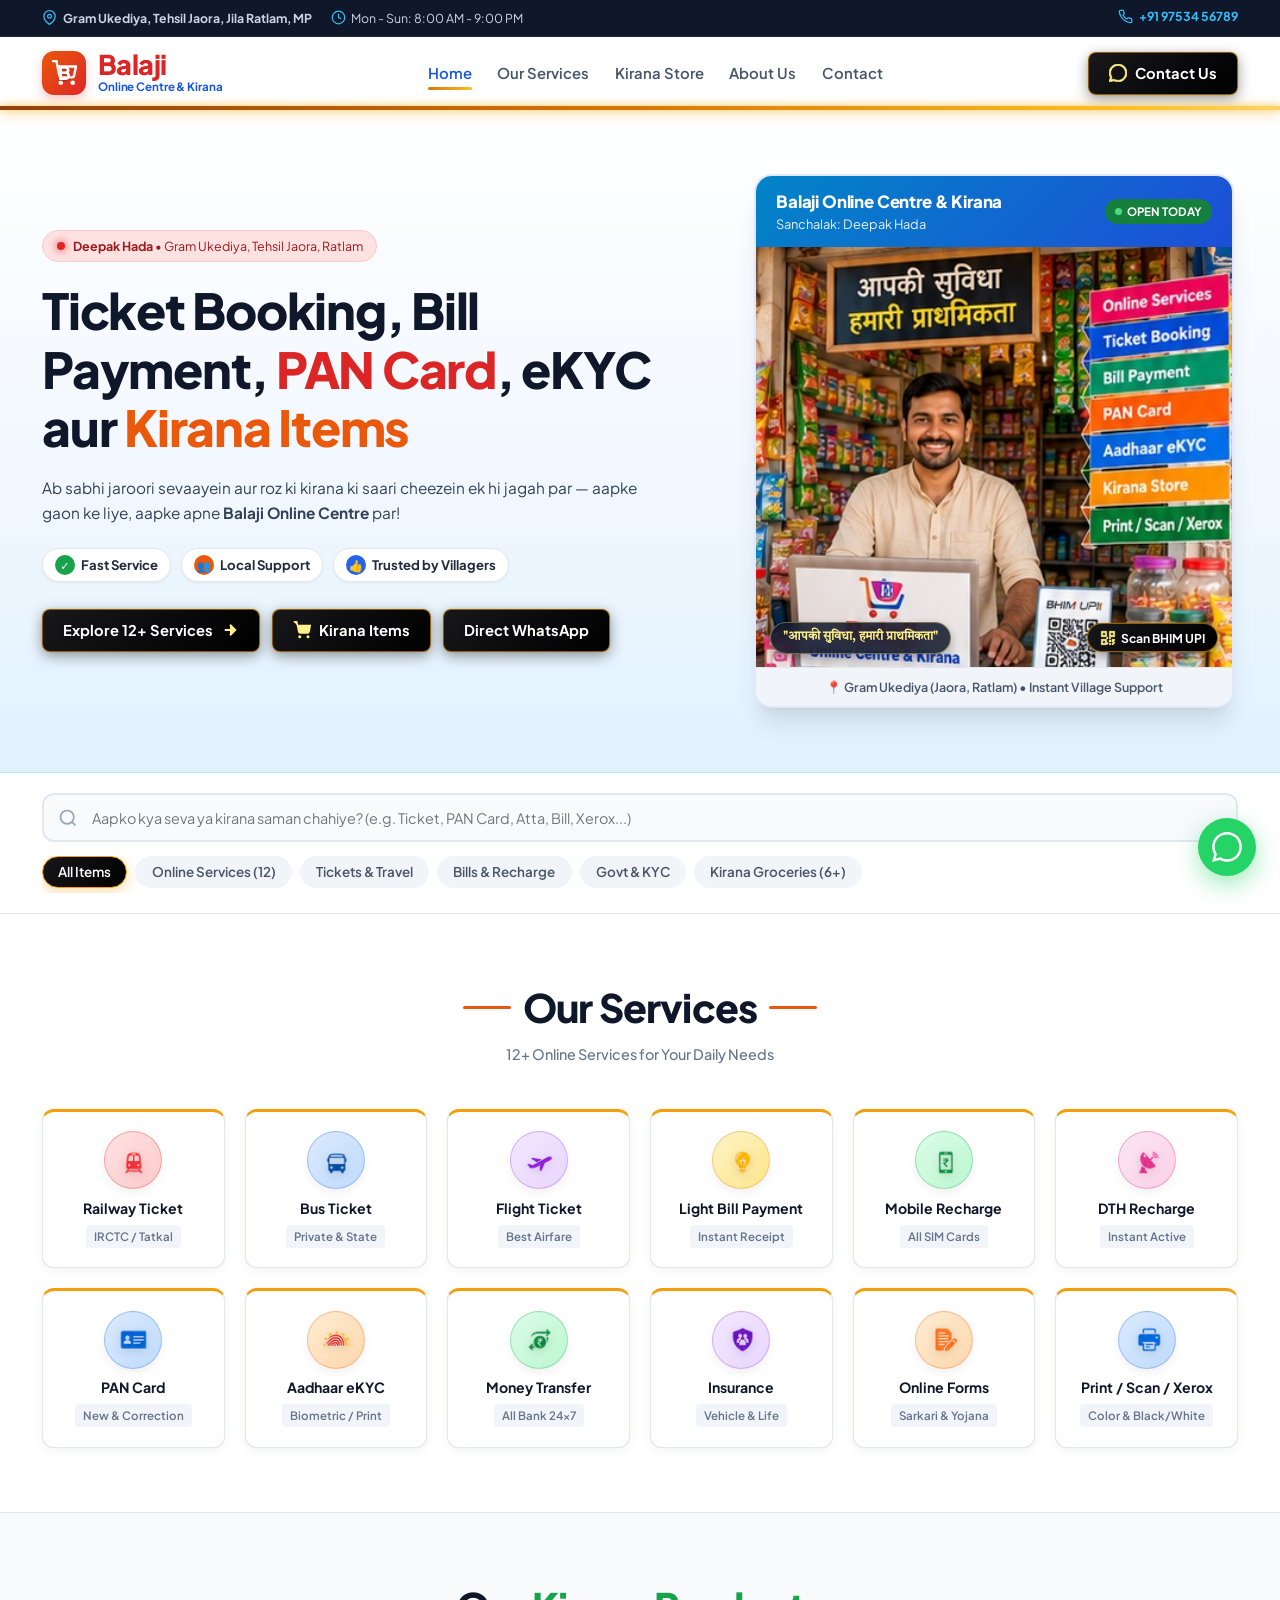
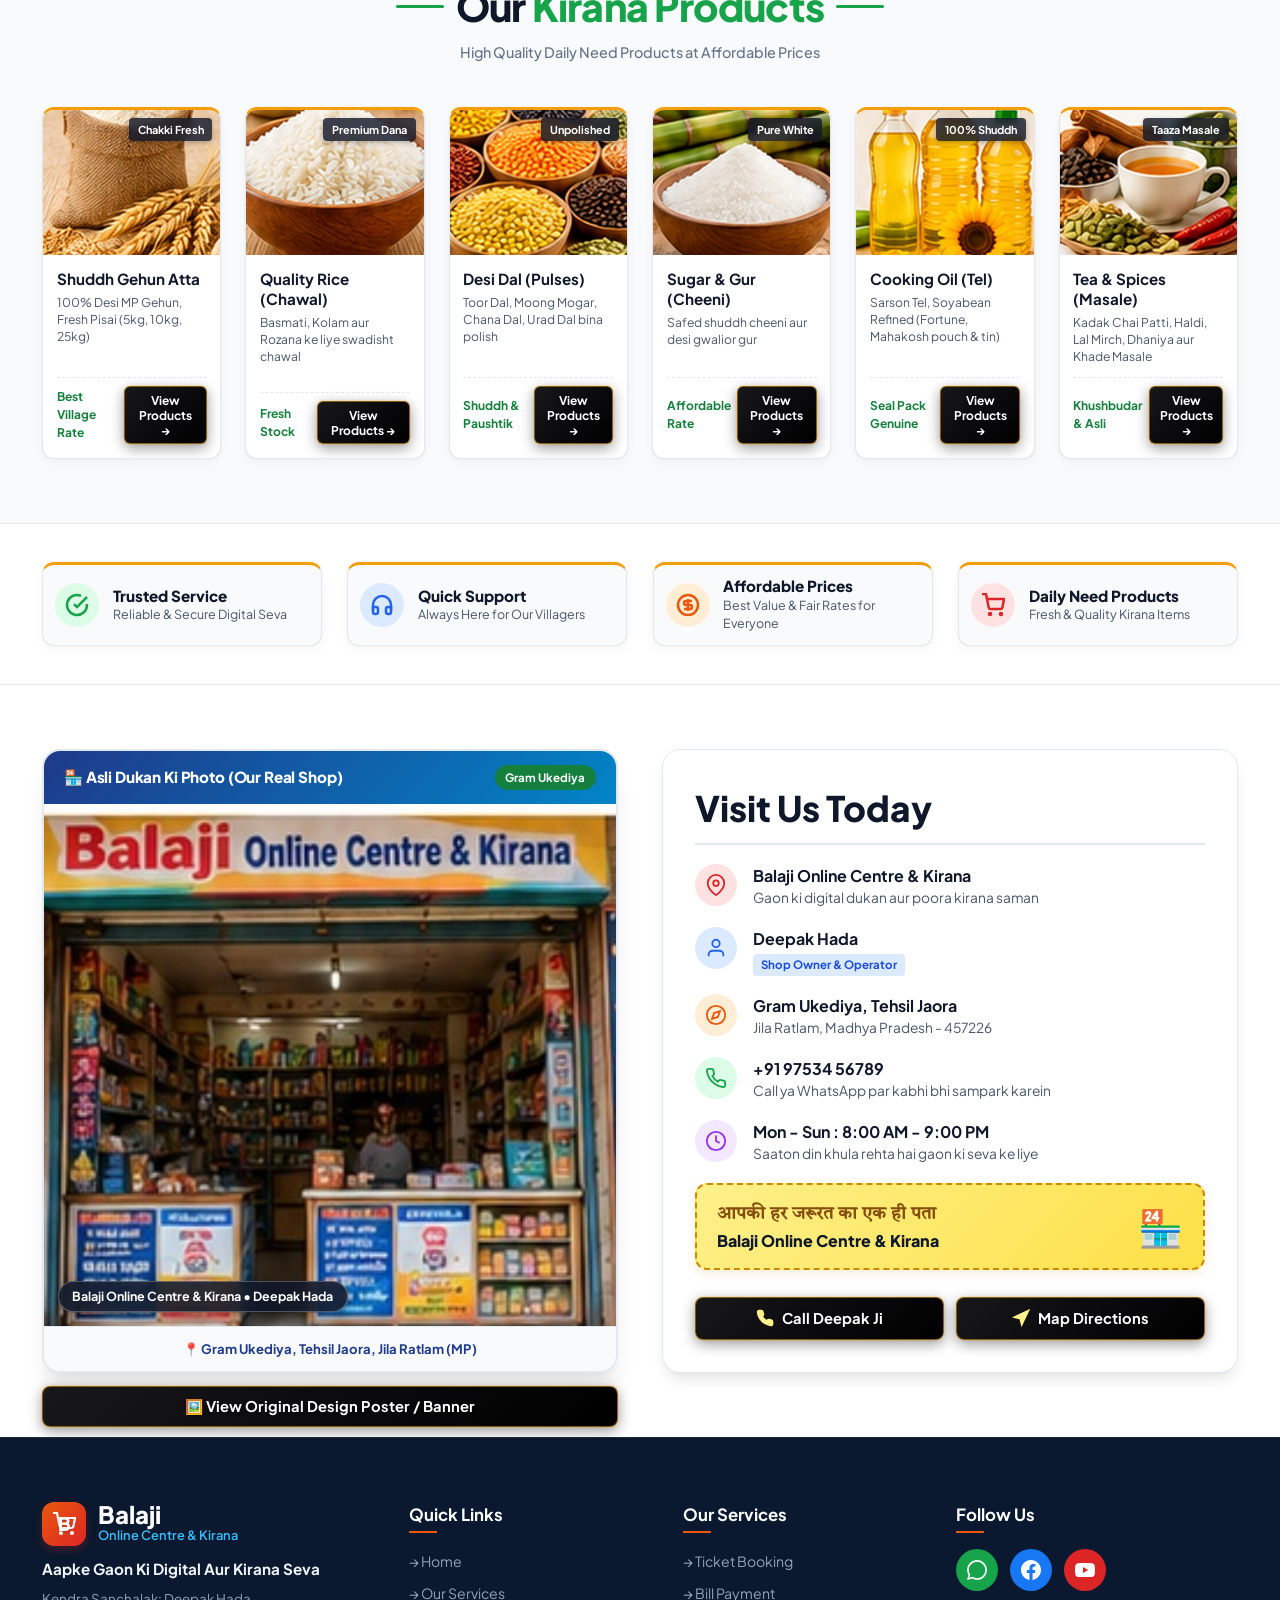
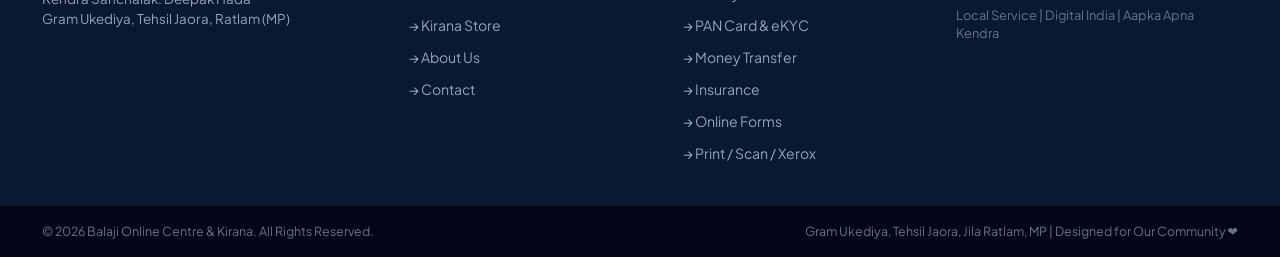
==== commit de3d130d: "fix: smooth mobile scroll stability, image auto-fit and eliminate refresh jumps" ====
--- a/index.html
+++ b/index.html
@@ -37,7 +37,7 @@
   <!-- Main Navigation Bar -->
   <nav class="main-nav" id="navbar">
     <div class="container nav-container">
-      <a href="#" class="brand-logo">
+      <a href="#home" class="brand-logo" onclick="event.preventDefault(); window.scrollTo({top: 0, behavior: 'smooth'});">
         <div class="logo-icon-box">
           <svg width="26" height="26" viewBox="0 0 24 24" fill="none" stroke="currentColor" stroke-width="2.2">
             <circle cx="9" cy="21" r="1"/><circle cx="20" cy="21" r="1"/>
--- a/style.css
+++ b/style.css
@@ -992,6 +992,18 @@
   animation: cardWaveLight 4.2s ease-in-out infinite;
   pointer-events: none;
   z-index: 5;
+  will-change: transform, opacity;
+}
+
+/* On mobile, keep animation subtle and non-blocking for performance */
+@media (max-width: 768px) {
+  .service-card::before,
+  .product-card::before,
+  .feature-box::before,
+  .real-shop-photo-card::before,
+  .shop-hero-card::before {
+    display: none !important; /* Prevents mobile browser repaint and reload loops */
+  }
 }
 
 /* Staggered Light Waves across Blocks */
@@ -1930,23 +1942,23 @@
 @media (max-width: 768px) {
   /* Hero Section: Centered, Compact, Attractive Above-The-Fold */
   .hero-section {
-    padding-top: clamp(1.25rem, 3vw, 2rem);
-    padding-bottom: clamp(1.5rem, 3.5vw, 2.5rem);
+    padding-top: clamp(1rem, 2.5vw, 1.75rem);
+    padding-bottom: clamp(1.25rem, 3vw, 2rem);
   }
 
   .hero-container {
     display: flex;
-    flex-direction: column-reverse; /* Shows Deepak Hada photo card proudly near top */
+    flex-direction: column; /* Clean natural document flow - no jumpy reordering */
     align-items: center;
     text-align: center;
-    gap: 1.5rem;
+    gap: 1.25rem;
     width: 100%;
   }
 
   .hero-visual-col {
     width: 100%;
-    max-width: 380px;
-    margin: 0 auto;
+    max-width: 340px;
+    margin: 0.5rem auto 0;
     display: flex;
     justify-content: center;
   }
@@ -1955,7 +1967,20 @@
     width: 100%;
     margin-inline: auto;
     border-radius: 16px;
-    box-shadow: 0 10px 30px rgba(0, 0, 0, 0.12);
+    box-shadow: 0 8px 24px rgba(0, 0, 0, 0.1);
+    overflow: hidden;
+  }
+
+  .hero-photo-wrapper {
+    width: 100%;
+    max-height: 250px; /* Perfectly auto-fits on all phone screens without overflowing */
+  }
+
+  .hero-main-photo {
+    width: 100%;
+    height: 230px;
+    object-fit: cover;
+    object-position: center top;
   }
 
   .hero-text-col {
@@ -1964,17 +1989,18 @@
     align-items: center;
     text-align: center;
     width: 100%;
+    gap: 0.75rem;
   }
 
   .owner-pill-badge {
     margin-inline: auto;
-    font-size: 0.8rem;
-    padding: 0.35rem 0.75rem;
+    font-size: 0.78rem;
+    padding: 0.3rem 0.7rem;
   }
 
   .hero-heading {
     text-align: center;
-    font-size: clamp(1.6rem, 5.5vw, 2.2rem);
+    font-size: clamp(1.45rem, 5vw, 1.95rem);
     line-height: 1.22;
   }
 
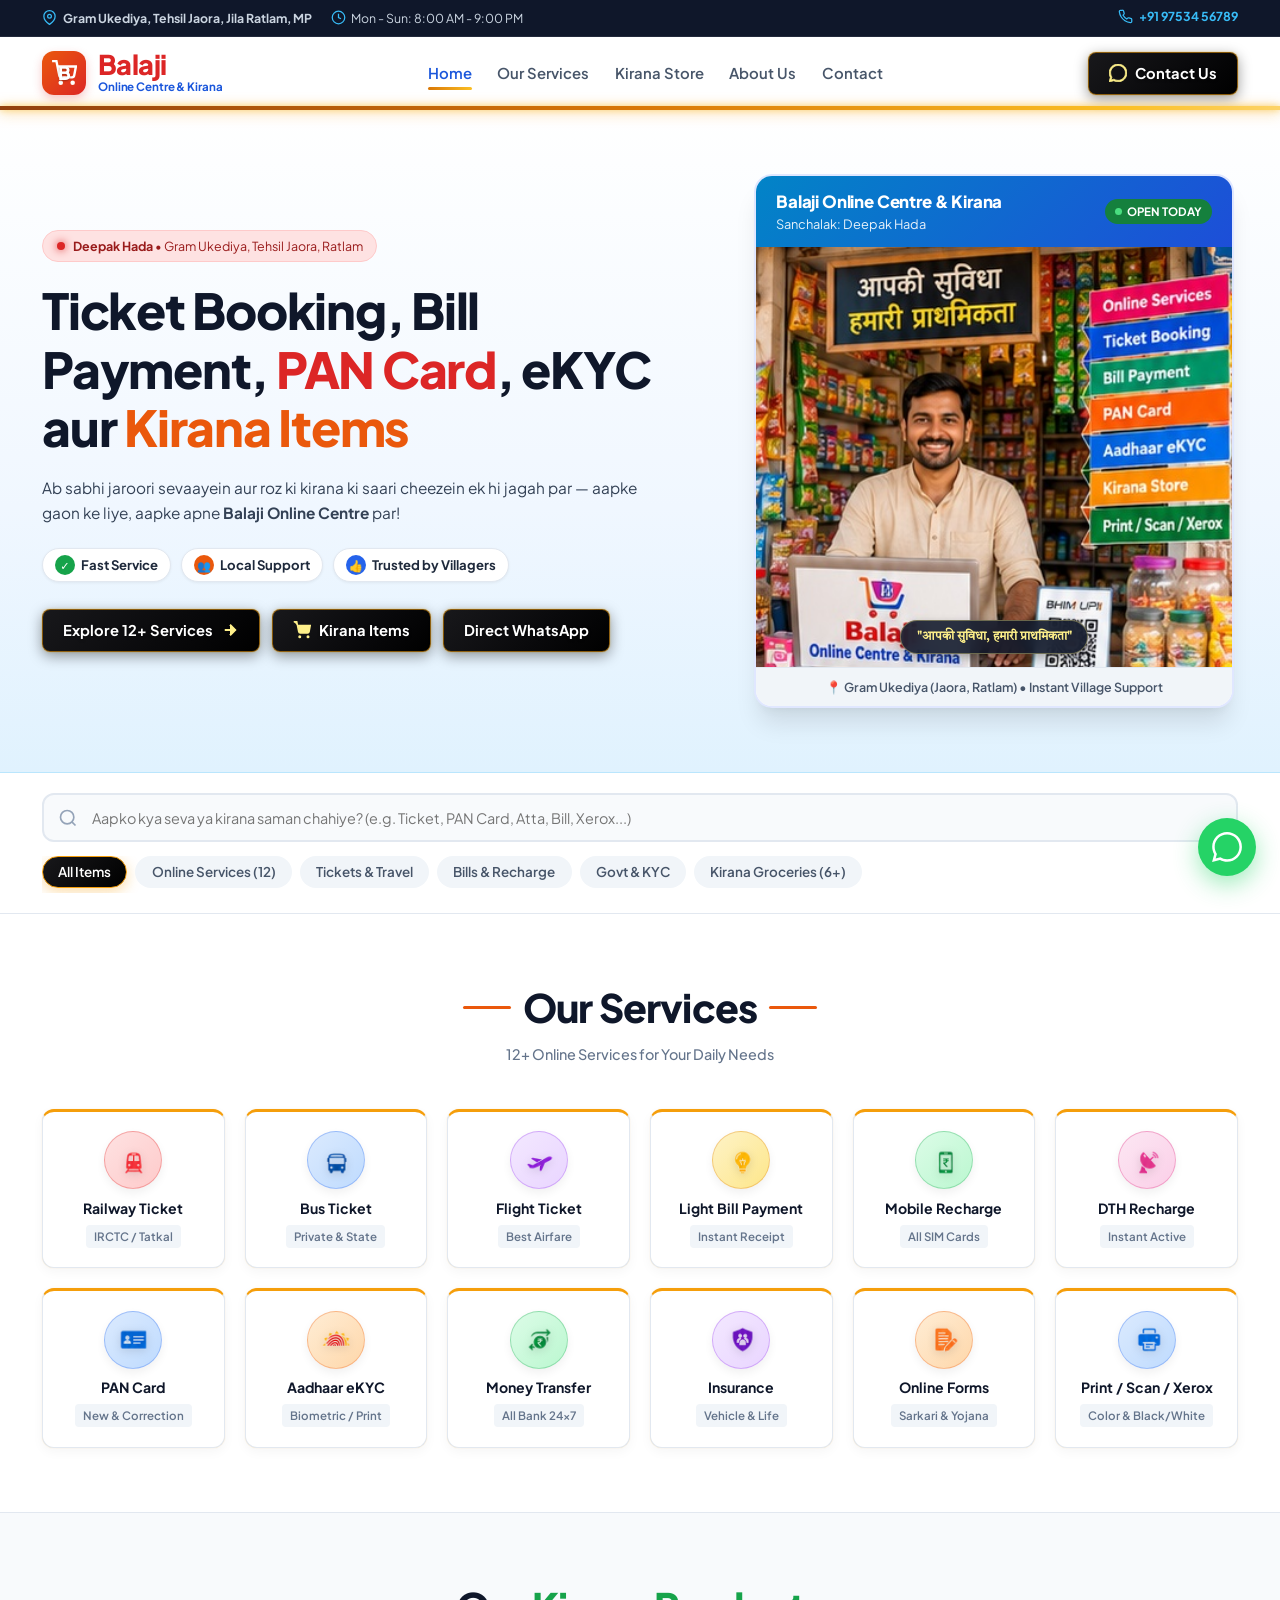
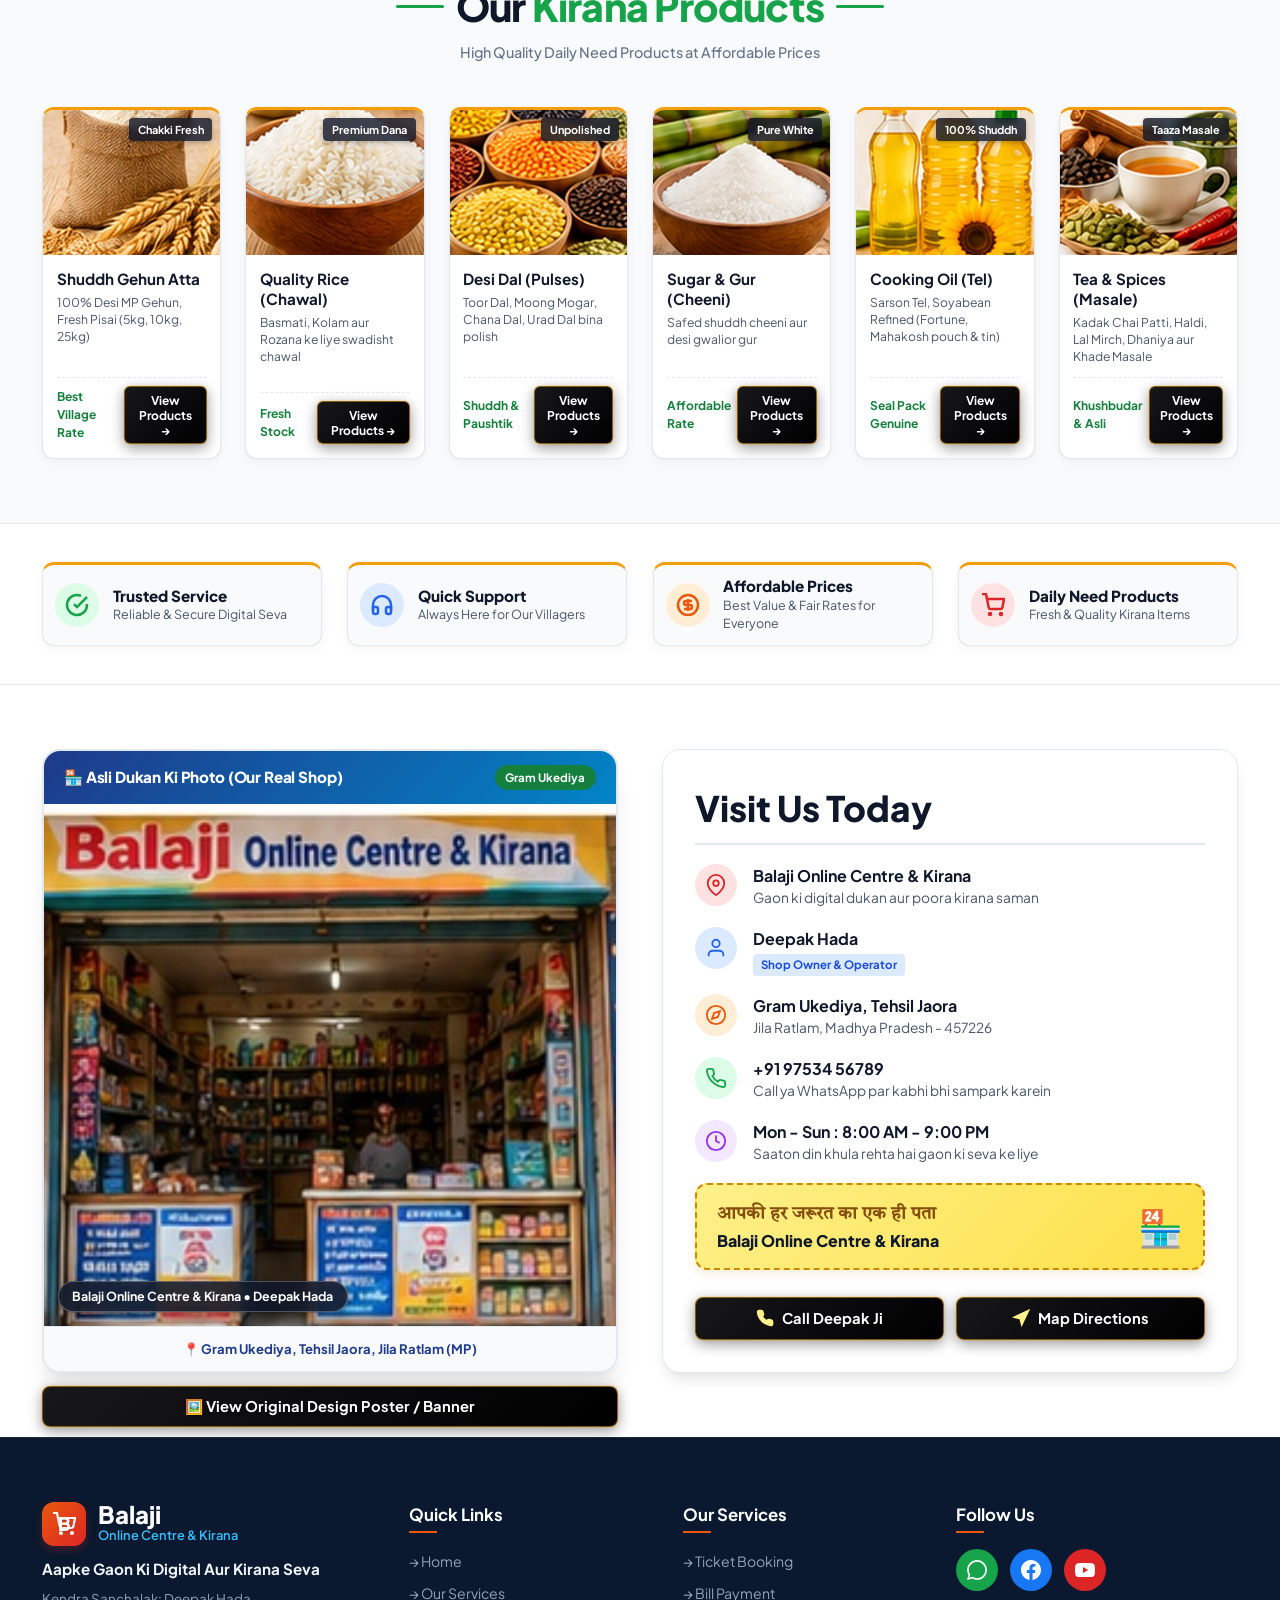
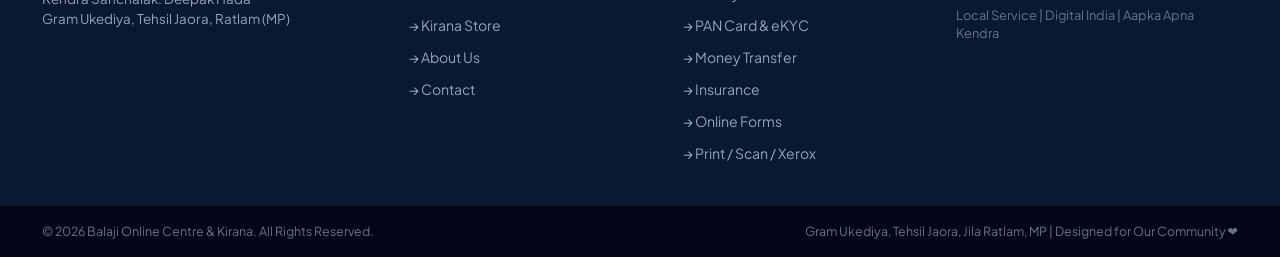
==== commit 5701cf86: "fix: removed scan QR button, disabled QR popup, centered slogan, restored shop photo card to top on " ====
--- a/index.html
+++ b/index.html
@@ -176,12 +176,6 @@
             <img src="assets/hero_counter_clean.jpg" alt="Deepak Hada - Balaji Online Centre & Kirana" class="hero-main-photo" loading="eager">
             <div class="photo-overlay-badges">
               <span class="overlay-tag-slogan">"आपकी सुविधा, हमारी प्राथमिकता"</span>
-              <button class="overlay-qr-btn" id="openQrModalBtn" title="Click to view full UPI QR Code">
-                <svg width="16" height="16" viewBox="0 0 24 24" fill="currentColor">
-                  <path d="M2 2h8v8H2zm2 2v4h4V4zm10-2h8v8h-8zm2 2v4h4V4zM2 14h8v8H2zm2 2v4h4v-4zm10 0h2v2h-2zm4 0h2v2h-2zm-4 4h2v2h-2zm4 0h2v2h-2zm2-2h2v2h-2zm-2-4h4v2h-4zm-8-3h2v2h-2zm4 0h2v2h-2zm0 4h2v2h-2zm-4 4h2v2h-2z"/>
-                </svg>
-                <span>Scan BHIM UPI</span>
-              </button>
             </div>
           </div>
 
--- a/style.css
+++ b/style.css
@@ -362,31 +362,33 @@
   color: #ffffff !important;
 }
 
-/* Laharate Hui Light (Shimmer Light Wave) flowing through buttons */
-.btn::after,
-.btn-product-action::after,
-.btn-call-primary::after,
-.btn-directions::after,
-.btn-whatsapp-full::after,
-.overlay-qr-btn::after {
-  content: '';
-  position: absolute;
-  top: -60%;
-  left: -130%;
-  width: 65%;
-  height: 220%;
-  background: linear-gradient(
-    90deg,
-    transparent 0%,
-    rgba(255, 255, 255, 0.12) 20%,
-    rgba(254, 240, 138, 0.8) 50%,
-    rgba(255, 255, 255, 0.4) 70%,
-    transparent 100%
-  );
-  transform: rotate(25deg);
-  animation: lahraatiLight 2.8s cubic-bezier(0.4, 0, 0.2, 1) infinite;
-  pointer-events: none;
-  z-index: 2;
+@media (min-width: 769px) {
+  /* Laharate Hui Light (Shimmer Light Wave) flowing through buttons only on Desktop */
+  .btn::after,
+  .btn-product-action::after,
+  .btn-call-primary::after,
+  .btn-directions::after,
+  .btn-whatsapp-full::after,
+  .overlay-qr-btn::after {
+    content: '';
+    position: absolute;
+    top: -60%;
+    left: -130%;
+    width: 65%;
+    height: 220%;
+    background: linear-gradient(
+      90deg,
+      transparent 0%,
+      rgba(255, 255, 255, 0.12) 20%,
+      rgba(254, 240, 138, 0.8) 50%,
+      rgba(255, 255, 255, 0.4) 70%,
+      transparent 100%
+    );
+    transform: rotate(25deg);
+    animation: lahraatiLight 2.8s cubic-bezier(0.4, 0, 0.2, 1) infinite;
+    pointer-events: none;
+    z-index: 2;
+  }
 }
 
 @keyframes lahraatiLight {
@@ -725,24 +727,23 @@
   left: 0.85rem;
   right: 0.85rem;
   display: flex;
-  justify-content: space-between;
-  align-items: center;
-  gap: 0.5rem;
-  flex-wrap: wrap;
+  justify-content: center;
+  align-items: center;
   z-index: 2;
 }
 
 .overlay-tag-slogan {
-  background: rgba(15, 23, 42, 0.85);
+  background: rgba(15, 23, 42, 0.88);
   backdrop-filter: blur(8px);
   color: #fef08a;
   font-family: 'Tiro Devanagari Hindi', serif;
   font-size: clamp(0.78rem, 0.4vw + 0.45rem, 0.92rem);
   font-weight: 700;
-  padding: 0.35rem 0.75rem;
+  padding: 0.4rem 0.95rem;
   border-radius: 50px;
   border: 1px solid rgba(254, 240, 138, 0.35);
   box-shadow: 0 4px 10px rgba(0,0,0,0.3);
+  text-align: center;
 }
 
 .overlay-qr-btn {
@@ -1708,8 +1709,13 @@
   align-items: center;
   justify-content: center;
   box-shadow: 0 8px 24px rgba(37, 211, 102, 0.45);
-  transition: var(--transition-spring);
-  animation: floatBounce 2.4s infinite ease-in-out;
+  transition: transform 0.2s ease, box-shadow 0.2s ease;
+}
+
+@media (min-width: 769px) {
+  .floating-whatsapp-btn {
+    animation: floatBounce 2.4s infinite ease-in-out;
+  }
 }
 
 @keyframes floatBounce {
@@ -1718,7 +1724,7 @@
 }
 
 .floating-whatsapp-btn:hover {
-  transform: scale(1.1);
+  transform: scale(1.08);
   box-shadow: 0 12px 30px rgba(37, 211, 102, 0.6);
 }
 
@@ -1948,7 +1954,7 @@
 
   .hero-container {
     display: flex;
-    flex-direction: column; /* Clean natural document flow - no jumpy reordering */
+    flex-direction: column-reverse; /* Dukan ki photo wapas sabse upar dikhegi */
     align-items: center;
     text-align: center;
     gap: 1.25rem;
@@ -1957,8 +1963,8 @@
 
   .hero-visual-col {
     width: 100%;
-    max-width: 340px;
-    margin: 0.5rem auto 0;
+    max-width: 360px;
+    margin: 0 auto;
     display: flex;
     justify-content: center;
   }
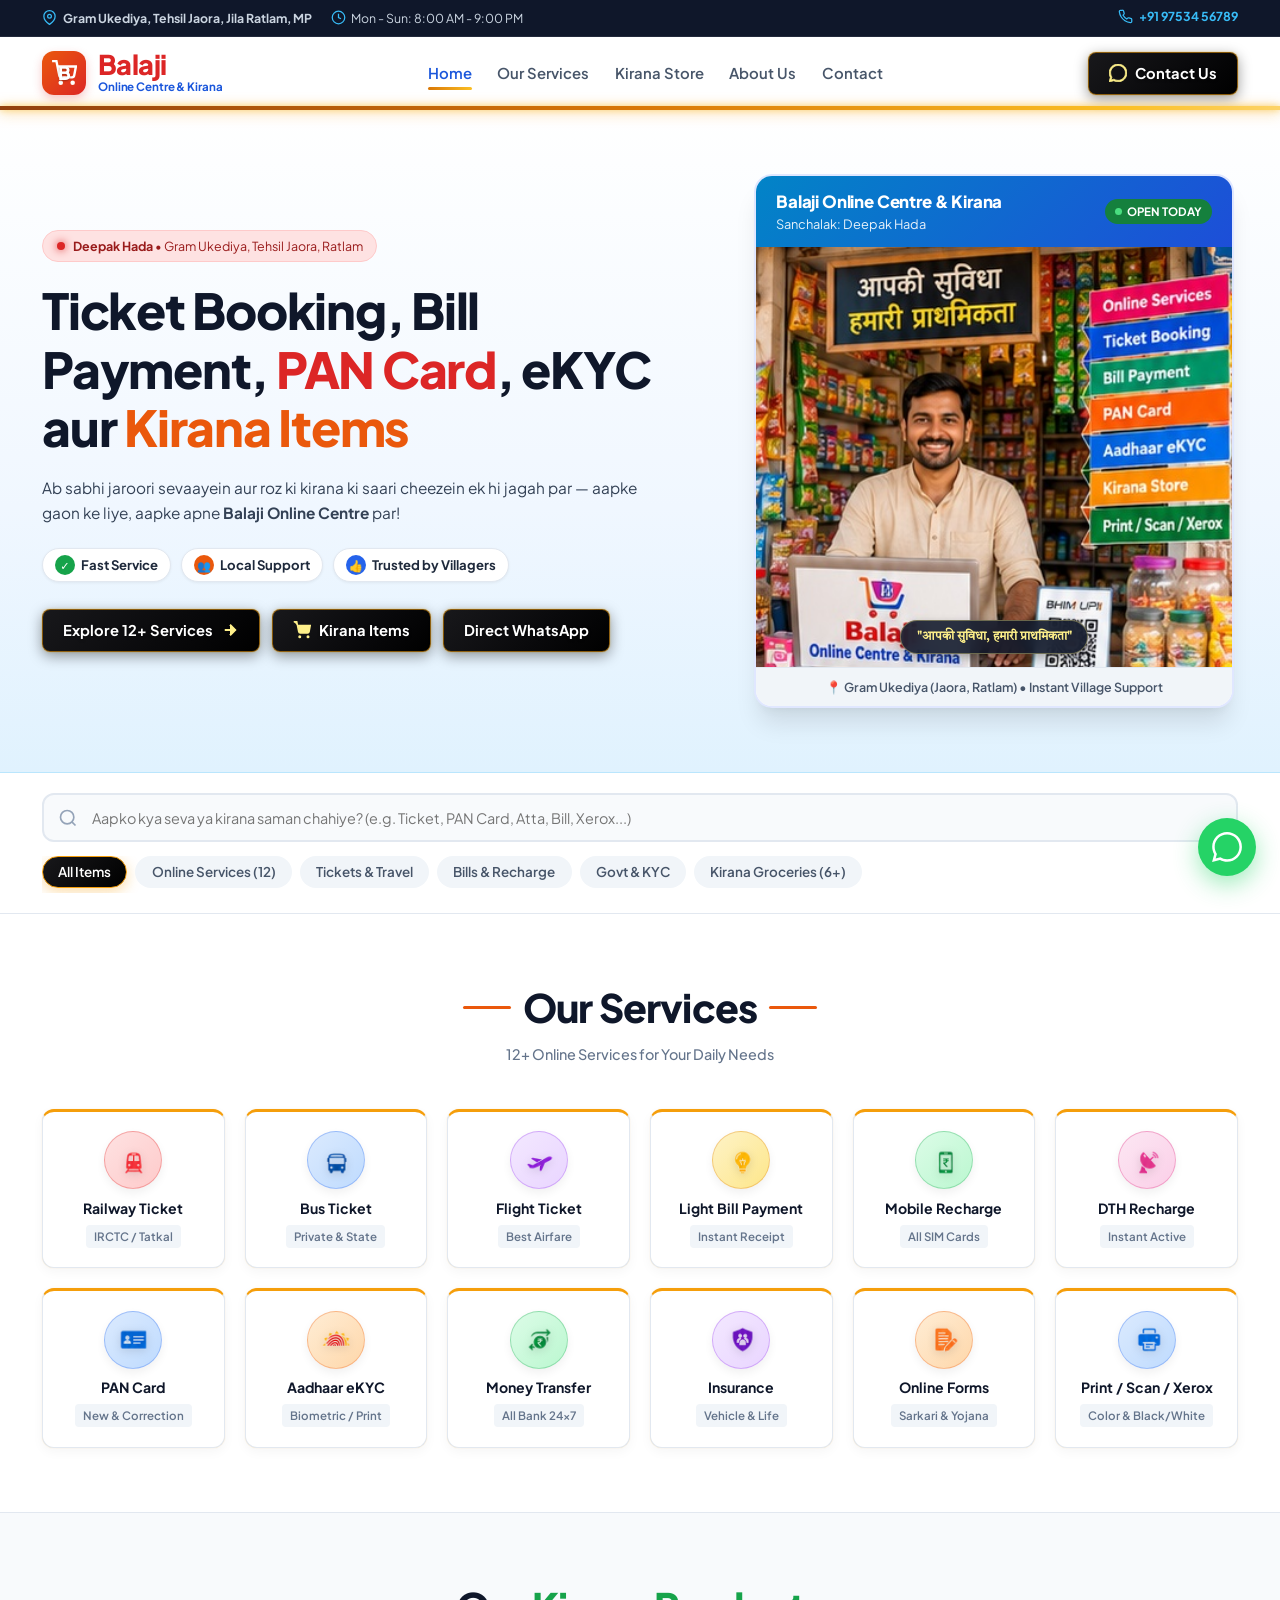
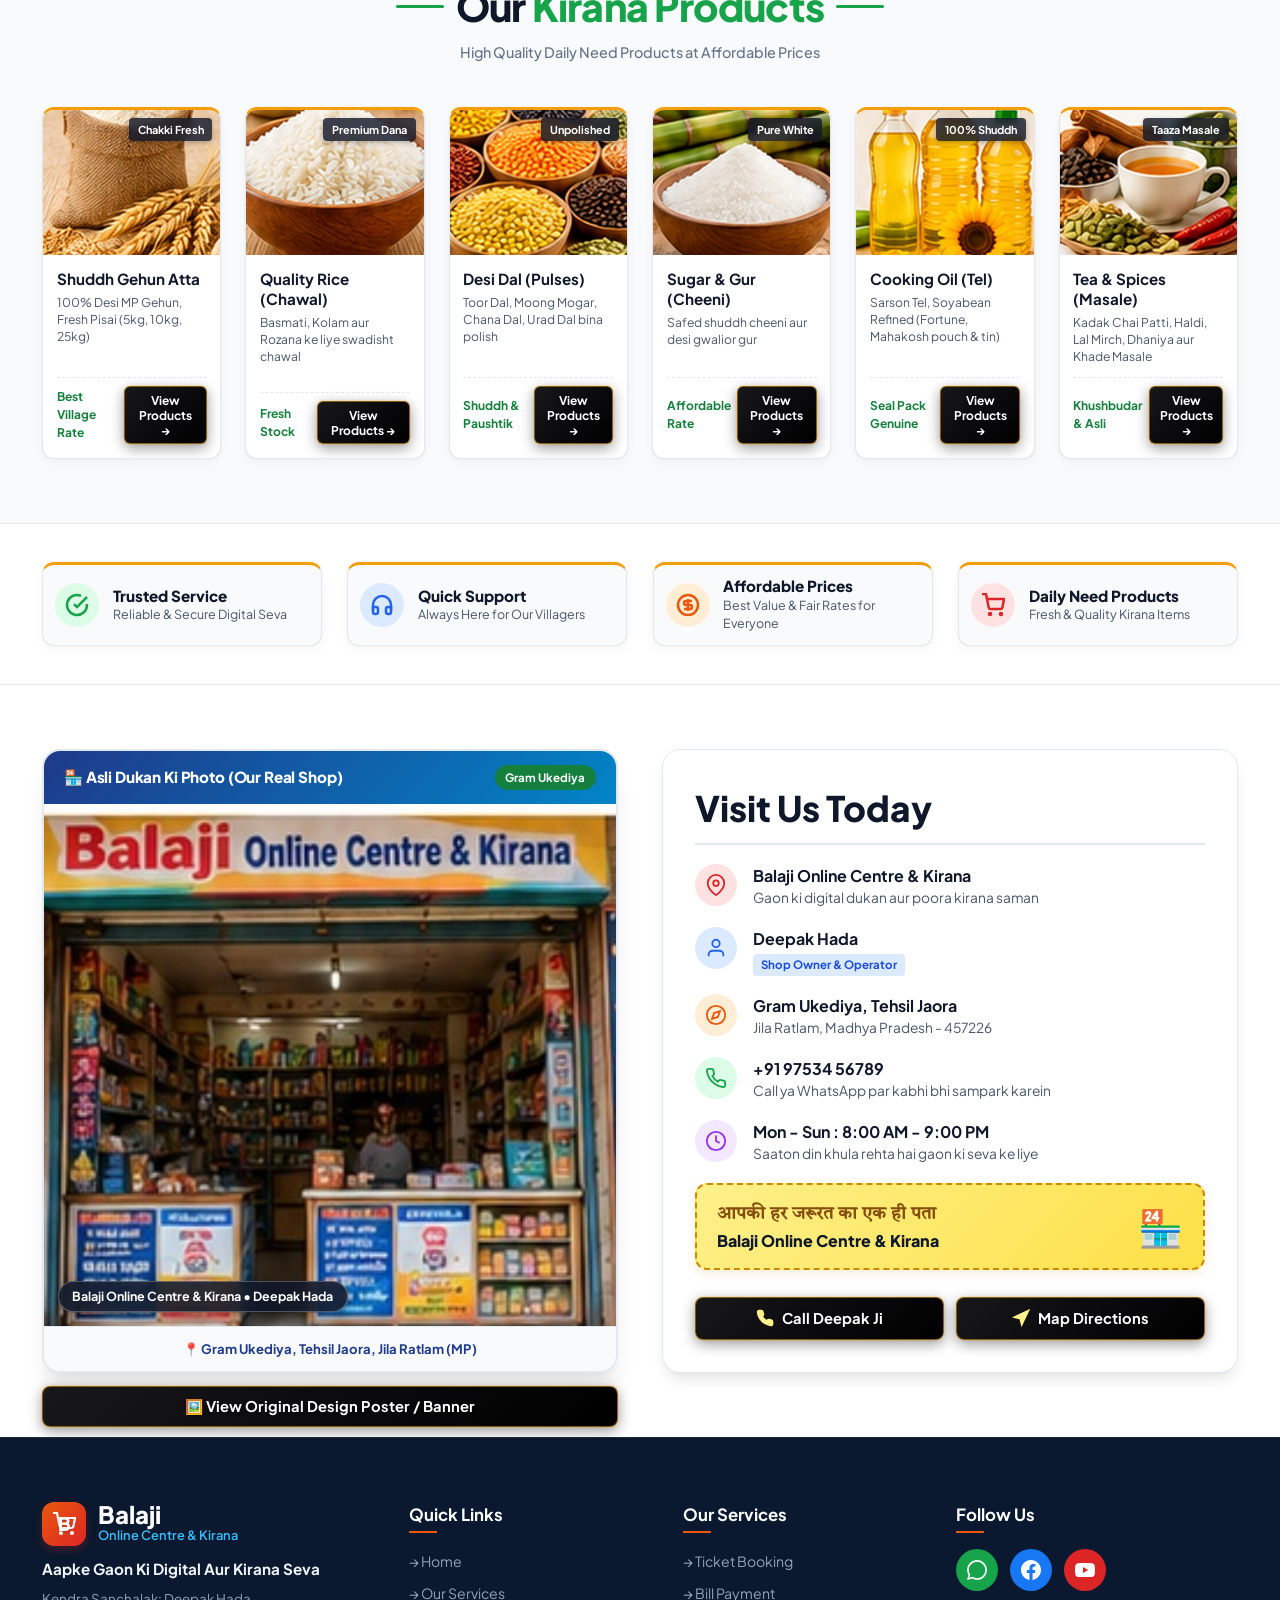
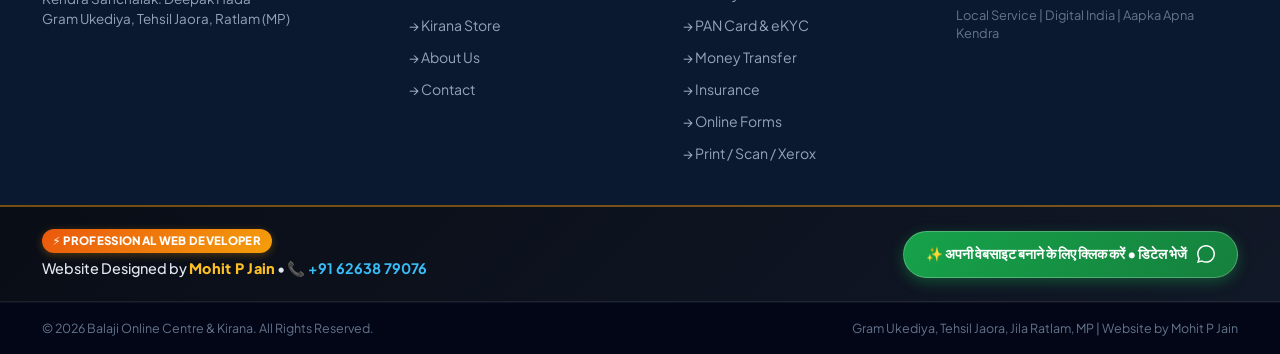
==== commit c36108a6: "feat: added Mohit P Jain web design promotion strip in footer with direct whatsapp inquiry" ====
--- a/index.html
+++ b/index.html
@@ -690,11 +690,30 @@
 
     </div>
 
+    <!-- Creator Promotion Strip (Mohit P Jain) -->
+    <div class="creator-promo-strip">
+      <div class="container creator-promo-container">
+        <div class="creator-left">
+          <span class="creator-badge">⚡ Professional Web Developer</span>
+          <p class="creator-tagline">
+            Website Designed by <strong class="creator-name">Mohit P Jain</strong> &bull; 
+            <a href="tel:+916263879076" class="creator-phone">📞 +91 62638 79076</a>
+          </p>
+        </div>
+        <div class="creator-right">
+          <a href="https://wa.me/916263879076?text=Namaste%20Mohit%20Ji,%20mujhe%20apne%20business%20ke%20liye%20aisi%20hi%20shandar%20website%20banwani%20hai.%20Kripya%20details%20aur%20charges%20batayein." target="_blank" rel="noopener noreferrer" class="btn-creator-action">
+            <span>✨ अपनी वेबसाइट बनाने के लिए क्लिक करें &bull; डिटेल भेजें</span>
+            <svg width="18" height="18" viewBox="0 0 24 24" fill="currentColor"><path d="M.057 24l1.687-6.163c-1.041-1.804-1.588-3.849-1.587-5.946.003-6.556 5.338-11.891 11.893-11.891 3.181.001 6.167 1.24 8.413 3.488 2.245 2.248 3.481 5.236 3.48 8.414-.003 6.557-5.338 11.892-11.893 11.892-1.99-.001-3.951-.5-5.688-1.448l-6.305 1.654zm6.597-3.807c1.676.995 3.276 1.591 5.392 1.592 5.448 0 9.886-4.434 9.889-9.885.002-5.462-4.415-9.89-9.881-9.892-5.452 0-9.887 4.434-9.889 9.884-.001 2.225.651 3.891 1.746 5.634l-.999 3.648 3.742-.981z"/></svg>
+          </a>
+        </div>
+      </div>
+    </div>
+
     <!-- Copyright Bottom Line -->
     <div class="footer-bottom-line">
       <div class="container footer-subtext-row">
         <span>&copy; 2026 Balaji Online Centre &amp; Kirana. All Rights Reserved.</span>
-        <span>Gram Ukediya, Tehsil Jaora, Jila Ratlam, MP | Designed for Our Community ❤️</span>
+        <span>Gram Ukediya, Tehsil Jaora, Jila Ratlam, MP | Website by Mohit P Jain</span>
       </div>
     </div>
   </footer>
--- a/style.css
+++ b/style.css
@@ -1676,6 +1676,118 @@
   line-height: 1.4;
 }
 
+/* Creator Promotion Strip (Mohit P Jain) */
+.creator-promo-strip {
+  background: linear-gradient(135deg, #090d16, #111827);
+  border-top: 2px solid rgba(245, 158, 11, 0.45);
+  border-bottom: 1px solid rgba(255, 255, 255, 0.08);
+  padding-block: clamp(1rem, 2vw, 1.35rem);
+  position: relative;
+  overflow: hidden;
+}
+
+.creator-promo-container {
+  display: flex;
+  align-items: center;
+  justify-content: space-between;
+  gap: 1.25rem;
+  flex-wrap: wrap;
+}
+
+.creator-left {
+  display: flex;
+  flex-direction: column;
+  gap: 0.35rem;
+}
+
+.creator-badge {
+  display: inline-block;
+  background: linear-gradient(135deg, #ea580c, #f59e0b);
+  color: #ffffff;
+  font-size: 0.72rem;
+  font-weight: 800;
+  padding: 0.2rem 0.65rem;
+  border-radius: 50px;
+  width: fit-content;
+  letter-spacing: 0.03em;
+  text-transform: uppercase;
+  box-shadow: 0 2px 8px rgba(245, 158, 11, 0.3);
+}
+
+.creator-tagline {
+  font-size: clamp(0.9rem, 0.5vw + 0.5rem, 1.05rem);
+  color: #e2e8f0;
+  font-weight: 500;
+}
+
+.creator-name {
+  color: #fbbf24;
+  font-weight: 800;
+  letter-spacing: 0.02em;
+}
+
+.creator-phone {
+  color: #38bdf8;
+  font-weight: 700;
+  text-decoration: none;
+  transition: color 0.2s ease;
+}
+
+.creator-phone:hover {
+  color: #7dd3fc;
+  text-decoration: underline;
+}
+
+.creator-right {
+  display: flex;
+  align-items: center;
+}
+
+.btn-creator-action {
+  display: inline-flex;
+  align-items: center;
+  gap: 0.65rem;
+  background: linear-gradient(135deg, #16a34a, #15803d);
+  color: #ffffff !important;
+  font-size: clamp(0.85rem, 0.4vw + 0.45rem, 0.95rem);
+  font-weight: 800;
+  padding: 0.75rem 1.35rem;
+  border-radius: 50px;
+  text-decoration: none;
+  box-shadow: 0 4px 14px rgba(22, 163, 74, 0.4);
+  border: 1.5px solid rgba(255, 255, 255, 0.25);
+  transition: transform 0.2s ease, box-shadow 0.2s ease;
+}
+
+.btn-creator-action:hover {
+  transform: translateY(-2px) scale(1.02);
+  background: linear-gradient(135deg, #15803d, #166534);
+  box-shadow: 0 6px 20px rgba(22, 163, 74, 0.6);
+  color: #ffffff !important;
+}
+
+.btn-creator-action:active {
+  transform: scale(0.98);
+}
+
+@media (max-width: 768px) {
+  .creator-promo-container {
+    flex-direction: column;
+    text-align: center;
+    align-items: center;
+    gap: 0.85rem;
+  }
+  .creator-left {
+    align-items: center;
+  }
+  .btn-creator-action {
+    width: 100%;
+    justify-content: center;
+    padding: 0.8rem 1rem;
+    text-align: center;
+  }
+}
+
 .footer-bottom-line {
   background: #020617;
   padding-block: 1rem;
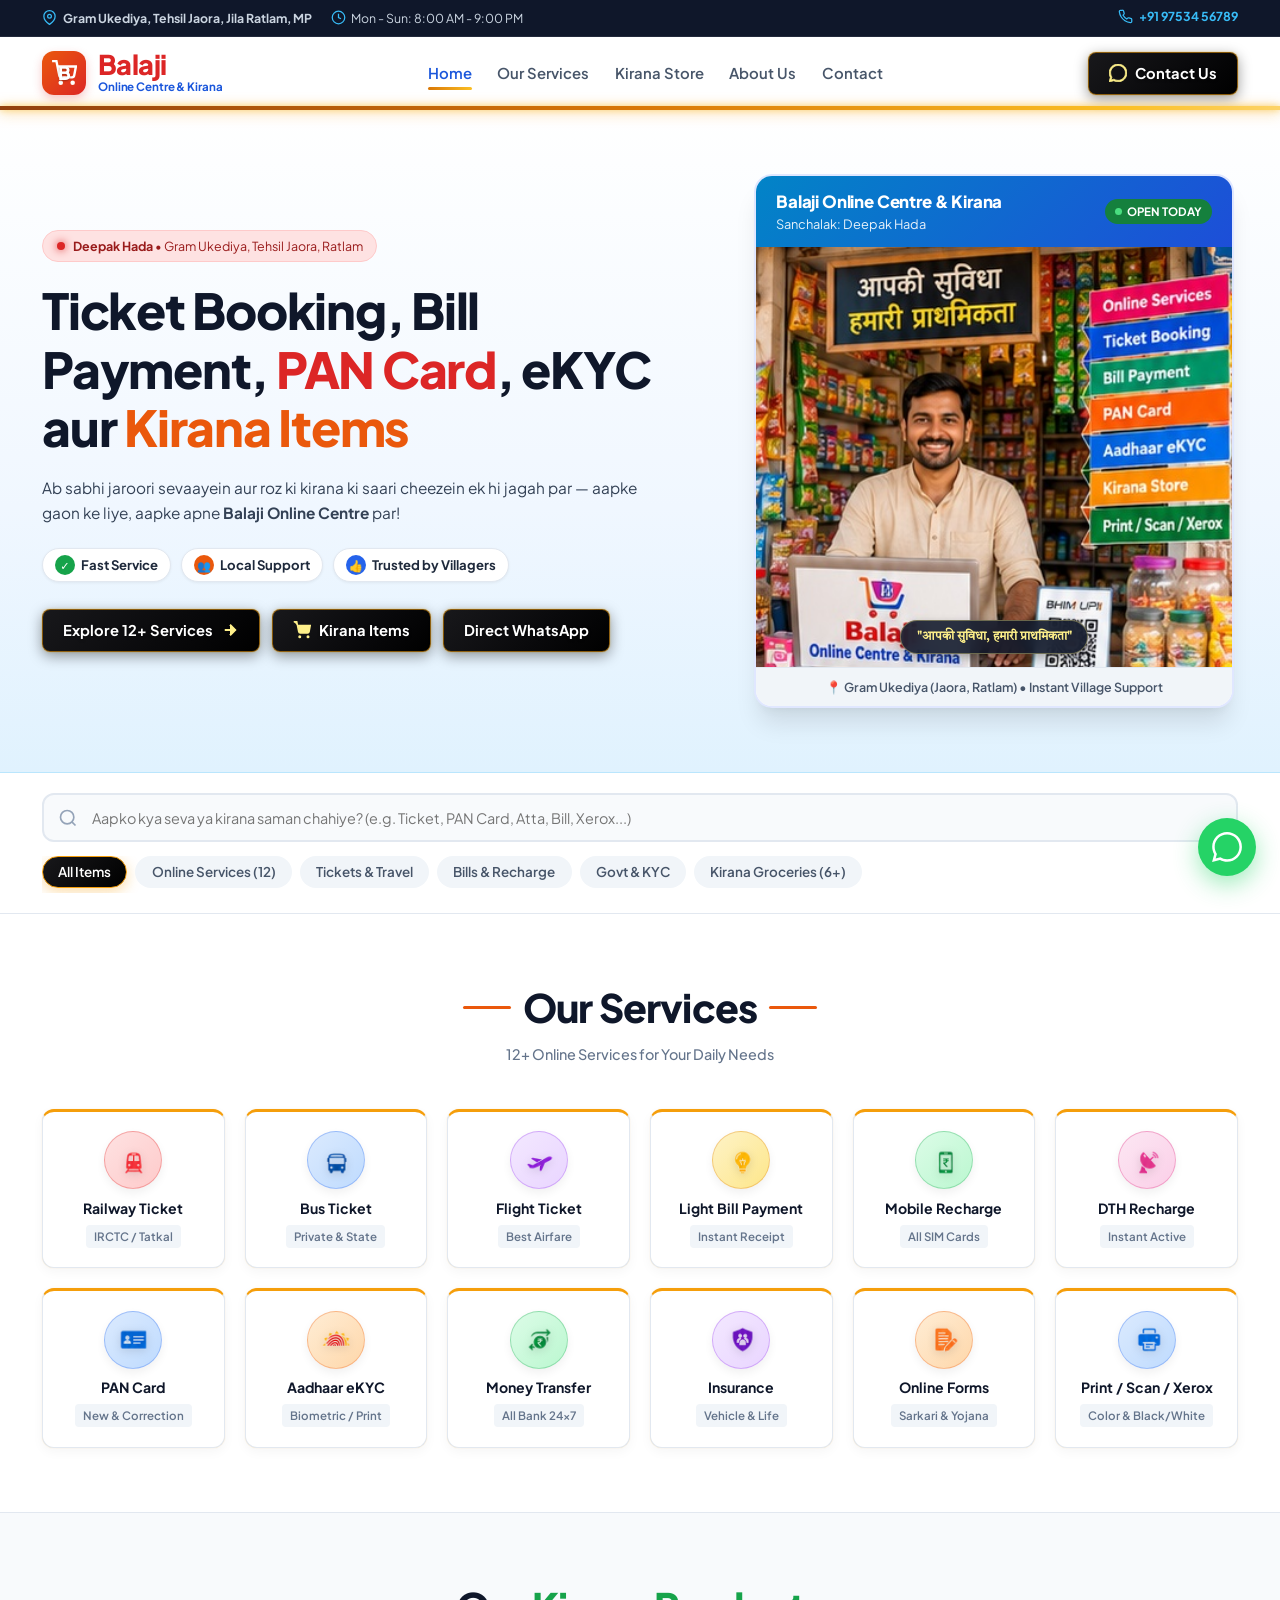
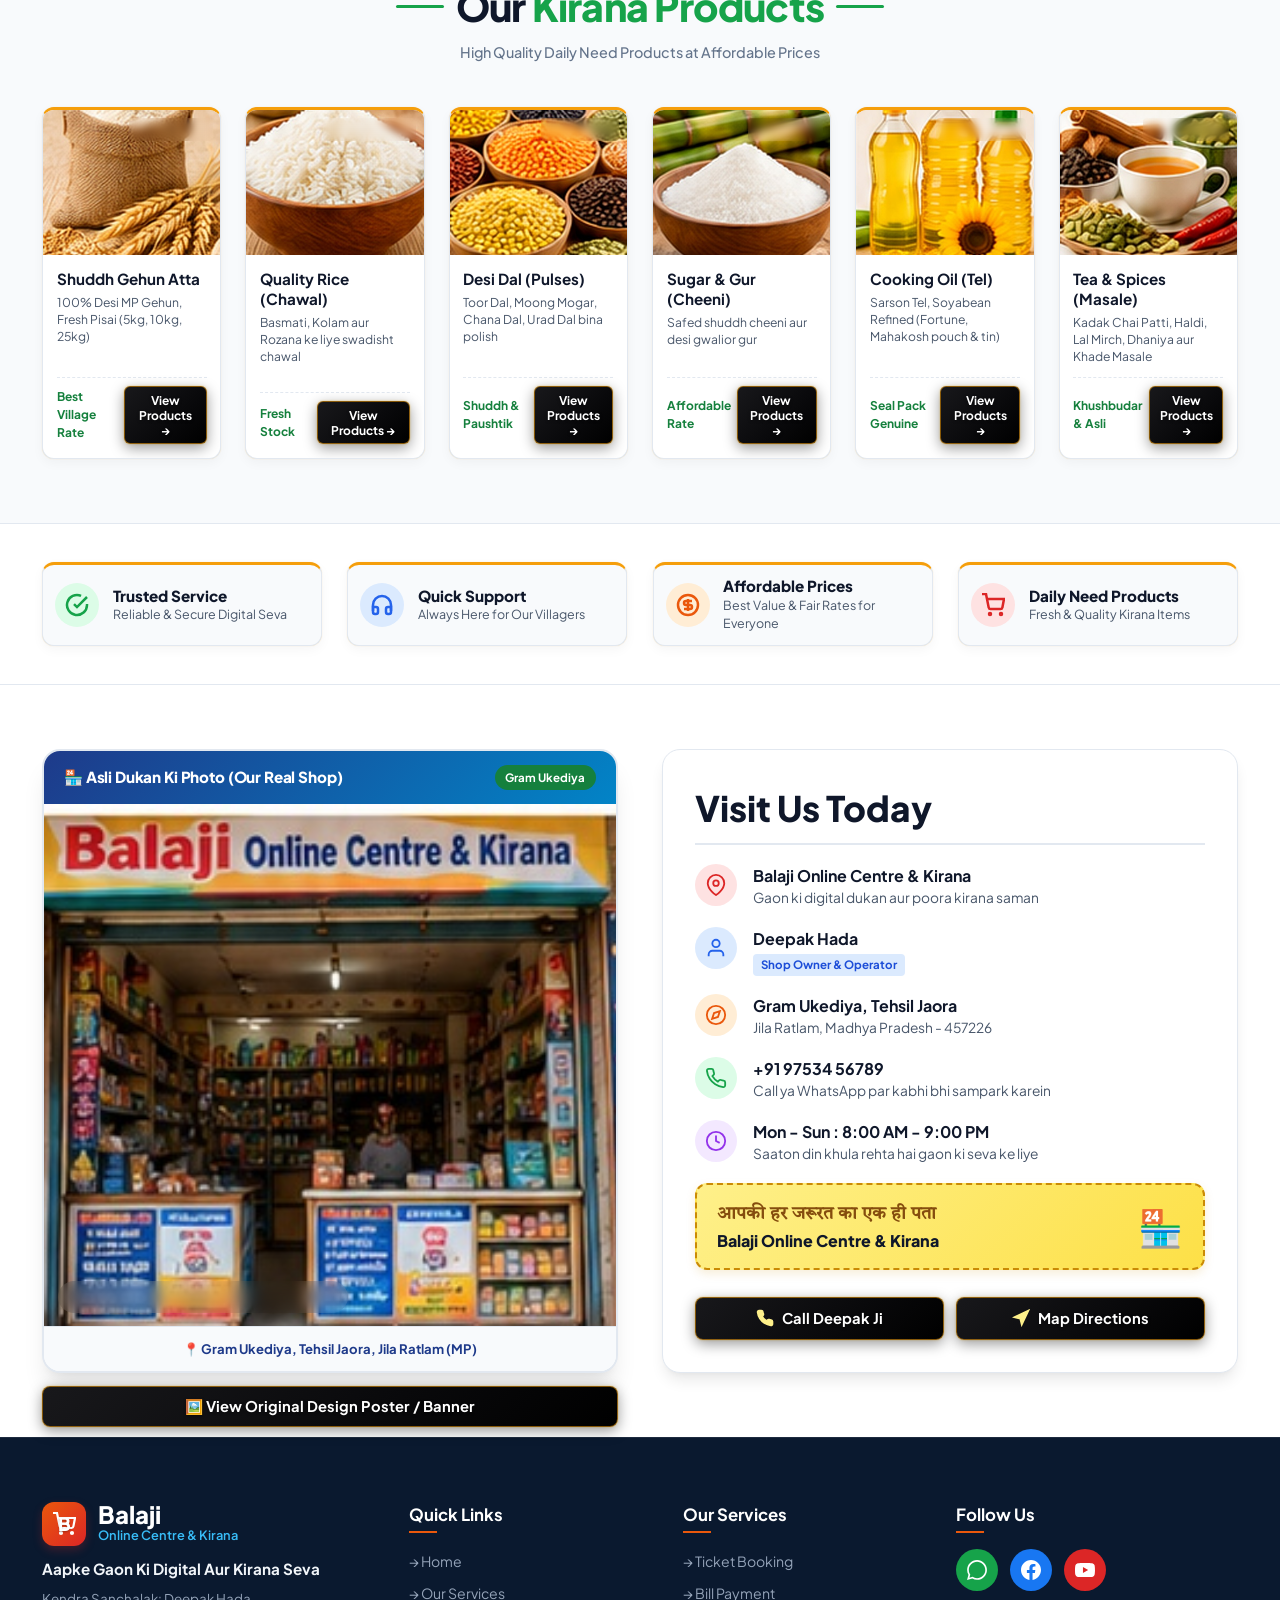
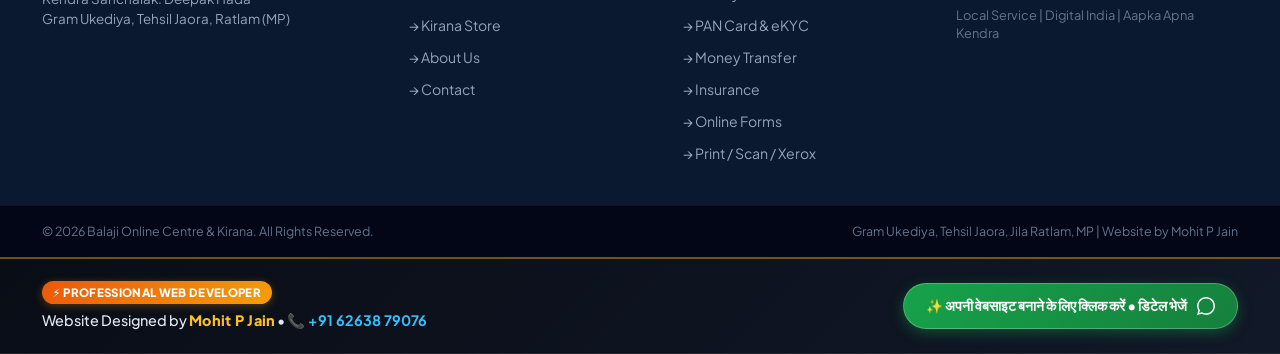
==== commit 7e39379c: "feat: placed Mohit P Jain creator promo strip at the absolute bottom of page below copyright line" ====
--- a/index.html
+++ b/index.html
@@ -690,7 +690,15 @@
 
     </div>
 
-    <!-- Creator Promotion Strip (Mohit P Jain) -->
+    <!-- Copyright Bottom Line -->
+    <div class="footer-bottom-line">
+      <div class="container footer-subtext-row">
+        <span>&copy; 2026 Balaji Online Centre &amp; Kirana. All Rights Reserved.</span>
+        <span>Gram Ukediya, Tehsil Jaora, Jila Ratlam, MP | Website by Mohit P Jain</span>
+      </div>
+    </div>
+
+    <!-- Creator Promotion Strip (Mohit P Jain) - At the Absolute Bottom -->
     <div class="creator-promo-strip">
       <div class="container creator-promo-container">
         <div class="creator-left">
@@ -706,14 +714,6 @@
             <svg width="18" height="18" viewBox="0 0 24 24" fill="currentColor"><path d="M.057 24l1.687-6.163c-1.041-1.804-1.588-3.849-1.587-5.946.003-6.556 5.338-11.891 11.893-11.891 3.181.001 6.167 1.24 8.413 3.488 2.245 2.248 3.481 5.236 3.48 8.414-.003 6.557-5.338 11.892-11.893 11.892-1.99-.001-3.951-.5-5.688-1.448l-6.305 1.654zm6.597-3.807c1.676.995 3.276 1.591 5.392 1.592 5.448 0 9.886-4.434 9.889-9.885.002-5.462-4.415-9.89-9.881-9.892-5.452 0-9.887 4.434-9.889 9.884-.001 2.225.651 3.891 1.746 5.634l-.999 3.648 3.742-.981z"/></svg>
           </a>
         </div>
-      </div>
-    </div>
-
-    <!-- Copyright Bottom Line -->
-    <div class="footer-bottom-line">
-      <div class="container footer-subtext-row">
-        <span>&copy; 2026 Balaji Online Centre &amp; Kirana. All Rights Reserved.</span>
-        <span>Gram Ukediya, Tehsil Jaora, Jila Ratlam, MP | Website by Mohit P Jain</span>
       </div>
     </div>
   </footer>
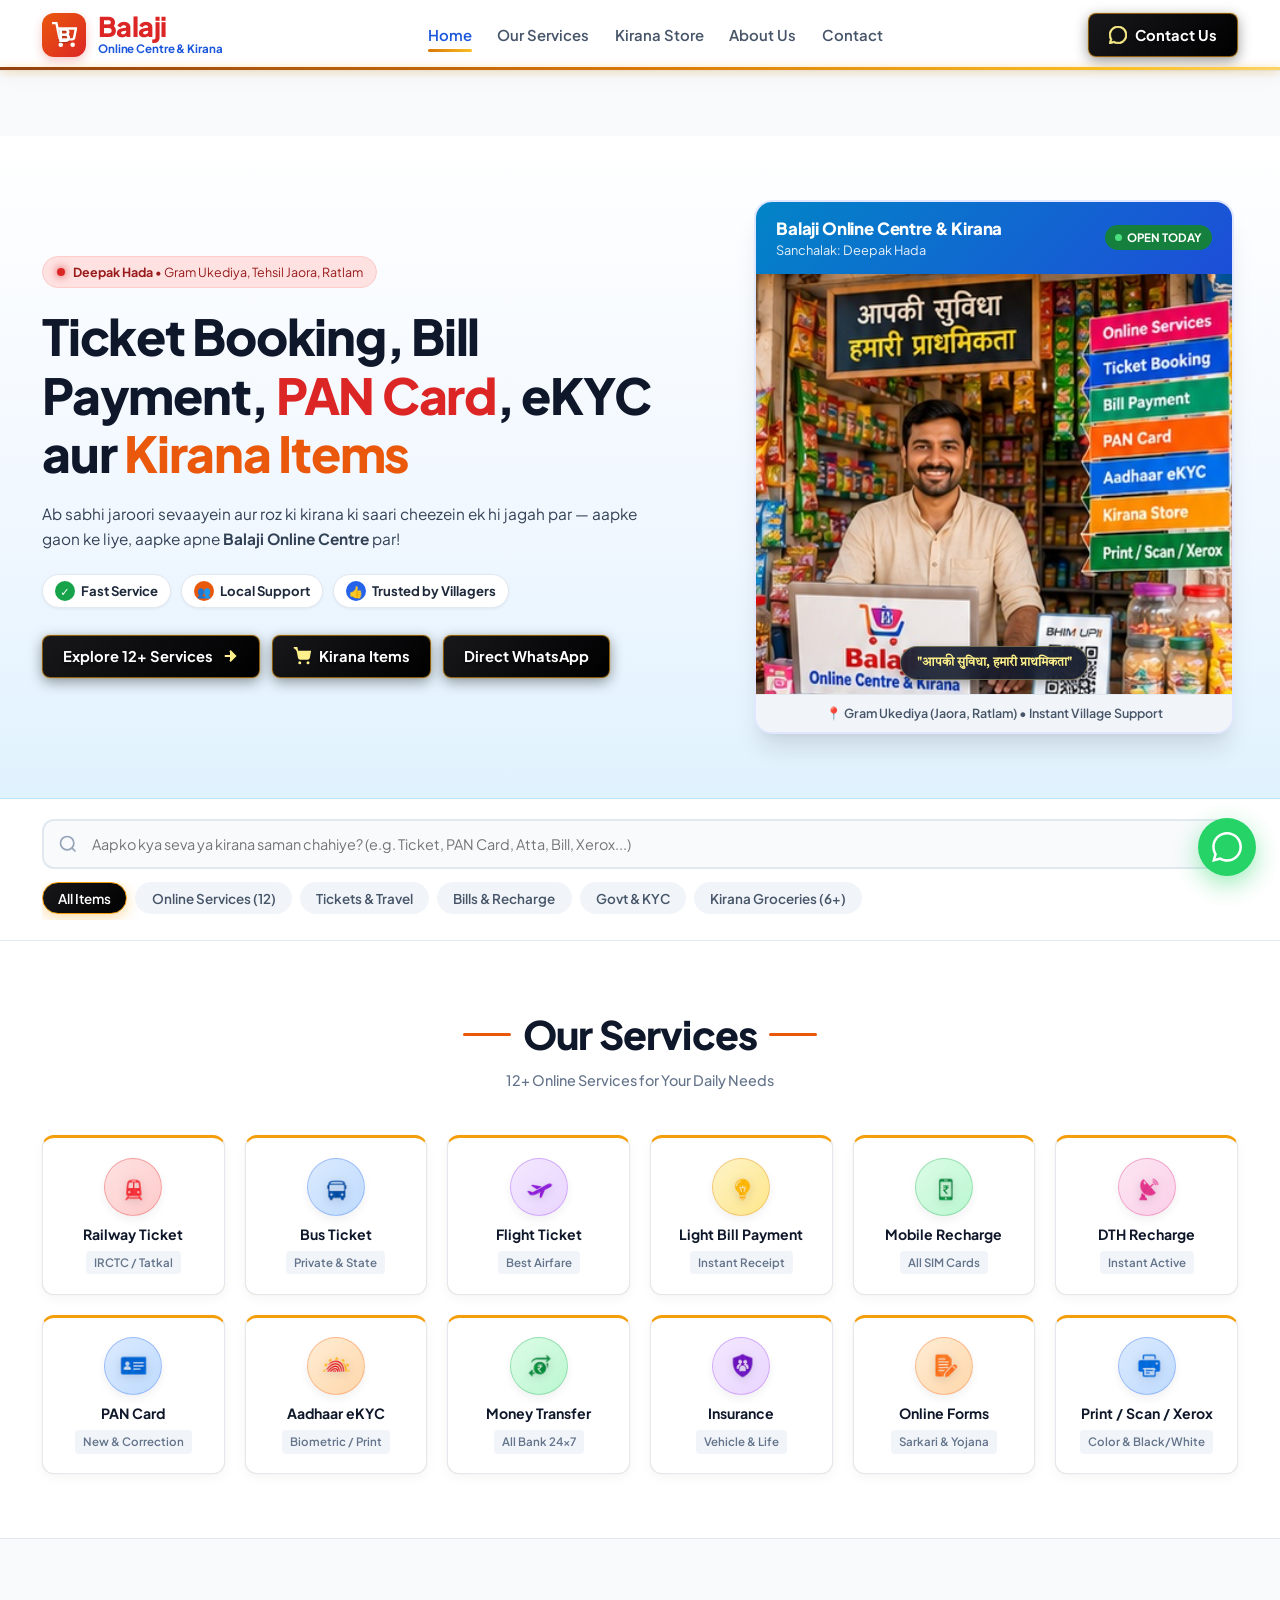
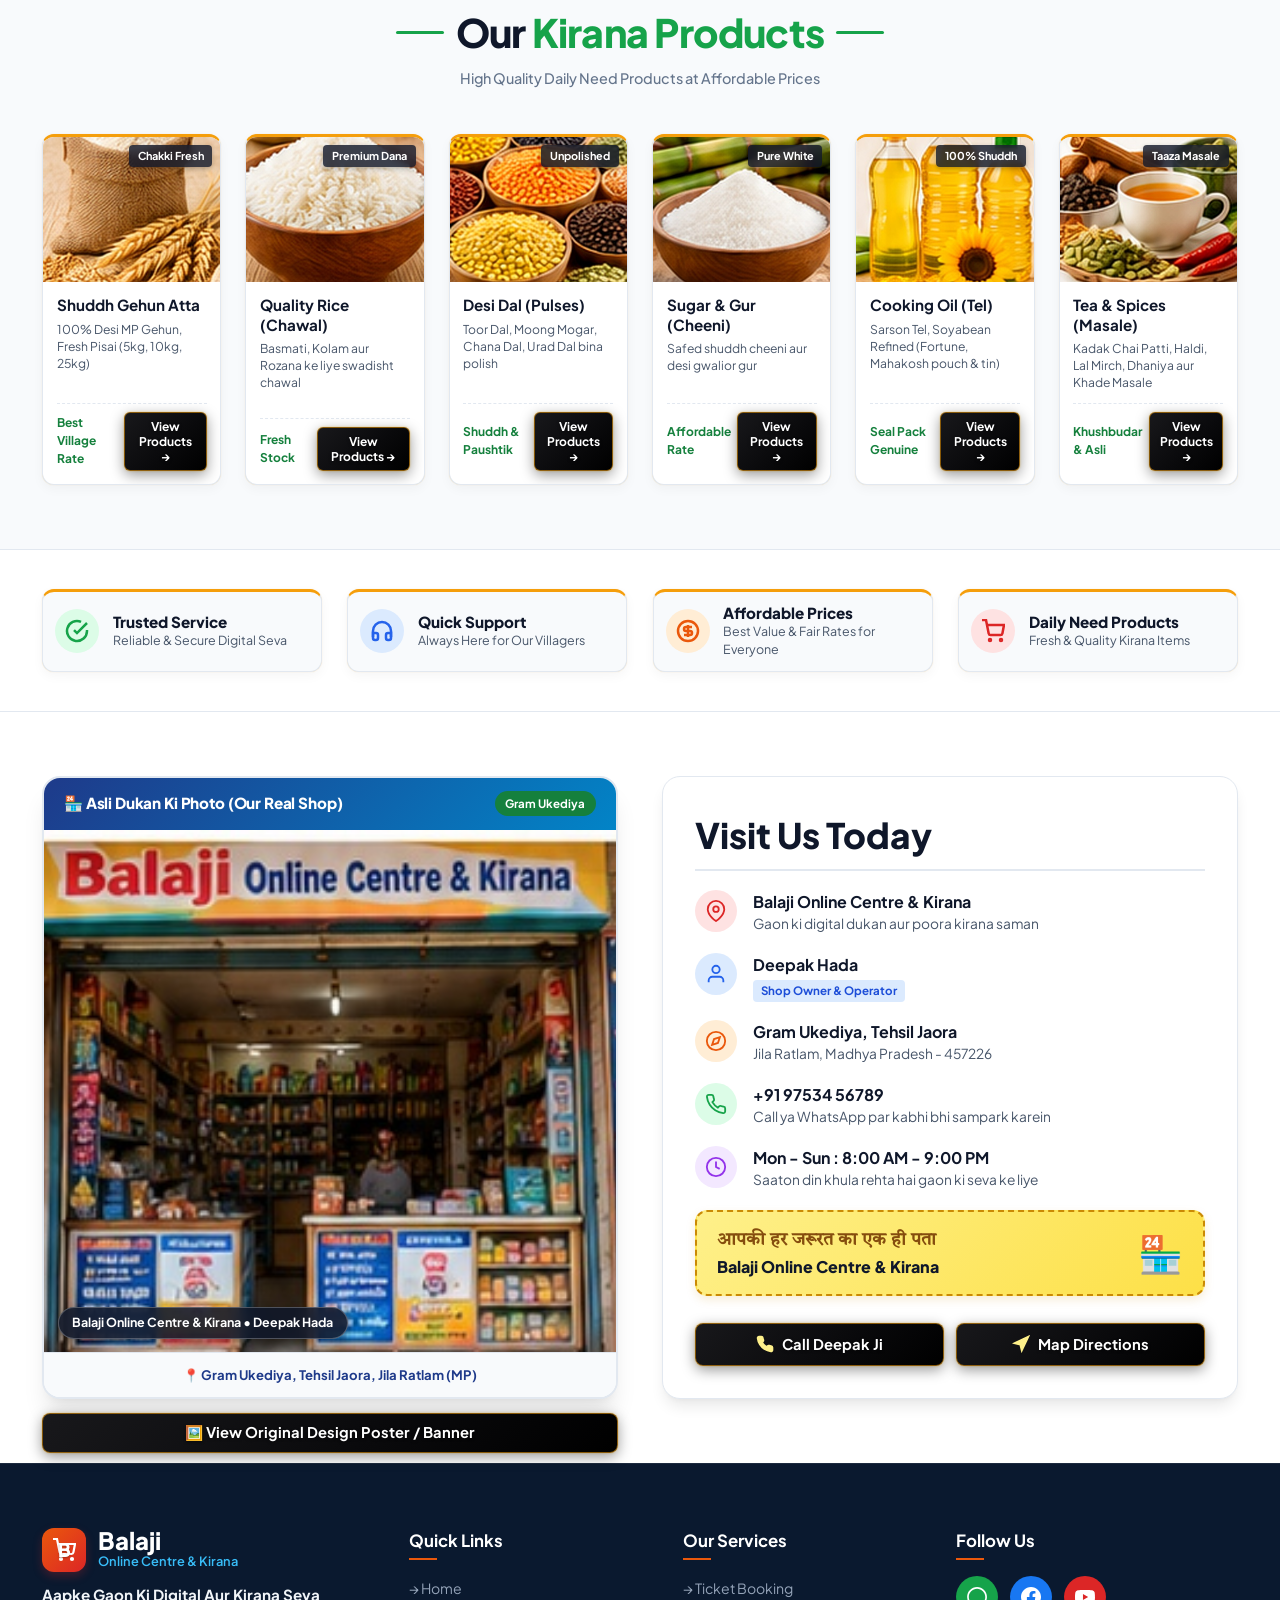
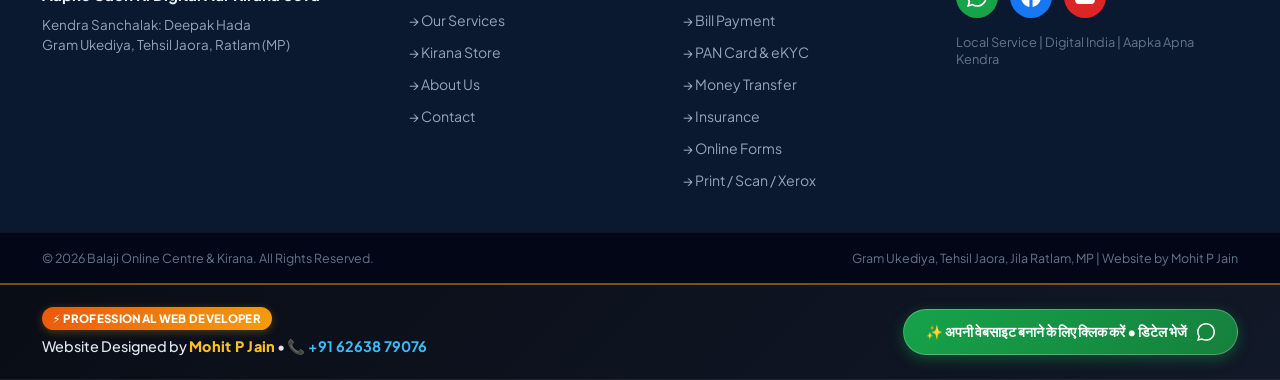
==== commit 2532601c: "fix: locked navbar permanently at the very top (fixed 0) on PC and mobile with zero movement" ====
--- a/index.html
+++ b/index.html
@@ -11,28 +11,6 @@
   <link rel="stylesheet" href="style.css">
 </head>
 <body>
-
-  <!-- Top Announcement / Contact Bar -->
-  <header class="top-bar">
-    <div class="container top-bar-content">
-      <div class="top-info-left">
-        <span class="info-pill">
-          <svg width="15" height="15" viewBox="0 0 24 24" fill="none" stroke="currentColor" stroke-width="2"><path d="M21 10c0 7-9 13-9 13s-9-6-9-13a9 9 0 0 1 18 0z"/><circle cx="12" cy="10" r="3"/></svg>
-          <strong>Gram Ukediya, Tehsil Jaora, Jila Ratlam, MP</strong>
-        </span>
-        <span class="info-pill hide-on-mobile">
-          <svg width="15" height="15" viewBox="0 0 24 24" fill="none" stroke="currentColor" stroke-width="2"><circle cx="12" cy="12" r="10"/><polyline points="12 6 12 12 16 14"/></svg>
-          Mon - Sun: 8:00 AM - 9:00 PM
-        </span>
-      </div>
-      <div class="top-info-right">
-        <a href="tel:+919753456789" class="phone-link">
-          <svg width="15" height="15" viewBox="0 0 24 24" fill="none" stroke="currentColor" stroke-width="2"><path d="M22 16.92v3a2 2 0 0 1-2.18 2 19.79 19.79 0 0 1-8.63-3.07 19.5 19.5 0 0 1-6-6 19.79 19.79 0 0 1-3.07-8.67A2 2 0 0 1 4.11 2h3a2 2 0 0 1 2 1.72 12.84 12.84 0 0 0 .7 2.81 2 2 0 0 1-.45 2.11L8.09 9.91a16 16 0 0 0 6 6l1.27-1.27a2 2 0 0 1 2.11-.45 12.84 12.84 0 0 0 2.81.7A2 2 0 0 1 22 16.92z"/></svg>
-          +91 97534 56789
-        </a>
-      </div>
-    </div>
-  </header>
 
   <!-- Main Navigation Bar -->
   <nav class="main-nav" id="navbar">
--- a/style.css
+++ b/style.css
@@ -51,12 +51,14 @@
   max-width: 100%;
   overflow-x: clip;
   scroll-behavior: smooth;
+  scroll-padding-top: 78px; /* Anchor link jumps land cleanly below navbar */
   text-rendering: optimizeLegibility;
   -webkit-font-smoothing: antialiased;
   background-color: var(--bg-page);
   color: var(--text-main);
   font-family: 'Plus Jakarta Sans', system-ui, -apple-system, sans-serif;
   line-height: 1.5;
+  padding-top: 68px; /* Fixed navbar height offset */
 }
 
 /* Fluid Auto-Fit Container */
@@ -144,17 +146,21 @@
 }
 
 /* ==========================================================================
-   Main Navigation with Glowing Animated Golden Line
+   Main Navigation with Glowing Animated Golden Line (Fixed Solid at Top)
    ========================================================================== */
 .main-nav {
-  position: sticky;
+  position: fixed;
   top: 0;
-  z-index: 100;
-  background: rgba(255, 255, 255, 0.96);
-  backdrop-filter: blur(14px);
-  -webkit-backdrop-filter: blur(14px);
-  border-bottom: none;
-  transition: var(--transition-spring);
+  left: 0;
+  right: 0;
+  width: 100%;
+  z-index: 1000;
+  background: rgba(255, 255, 255, 0.98);
+  backdrop-filter: blur(16px);
+  -webkit-backdrop-filter: blur(16px);
+  border-bottom: 1px solid rgba(226, 232, 240, 0.8);
+  box-shadow: 0 4px 20px rgba(0, 0, 0, 0.05);
+  transform: translateZ(0); /* Hardware accelerated lock - no jitter */
 }
 
 /* Waving Glowing Golden Line at the bottom of Navbar */
@@ -163,7 +169,7 @@
   bottom: 0;
   left: 0;
   width: 100%;
-  height: 3.5px;
+  height: 3px;
   background: linear-gradient(
     90deg,
     #92400e 0%,
@@ -176,8 +182,9 @@
   );
   background-size: 250% 100%;
   animation: goldenWaveFlow 3.2s linear infinite;
-  box-shadow: 0 2px 14px rgba(245, 158, 11, 0.6), 0 0 6px rgba(251, 191, 36, 0.7);
+  box-shadow: 0 1px 8px rgba(245, 158, 11, 0.5);
   z-index: 10;
+  pointer-events: none;
 }
 
 @keyframes goldenWaveFlow {
@@ -193,7 +200,8 @@
   display: flex;
   align-items: center;
   justify-content: space-between;
-  padding-block: clamp(0.6rem, 1.2vw, 0.9rem);
+  padding-block: clamp(0.55rem, 1vw, 0.8rem);
+  width: 100%;
 }
 
 /* Brand Logo */
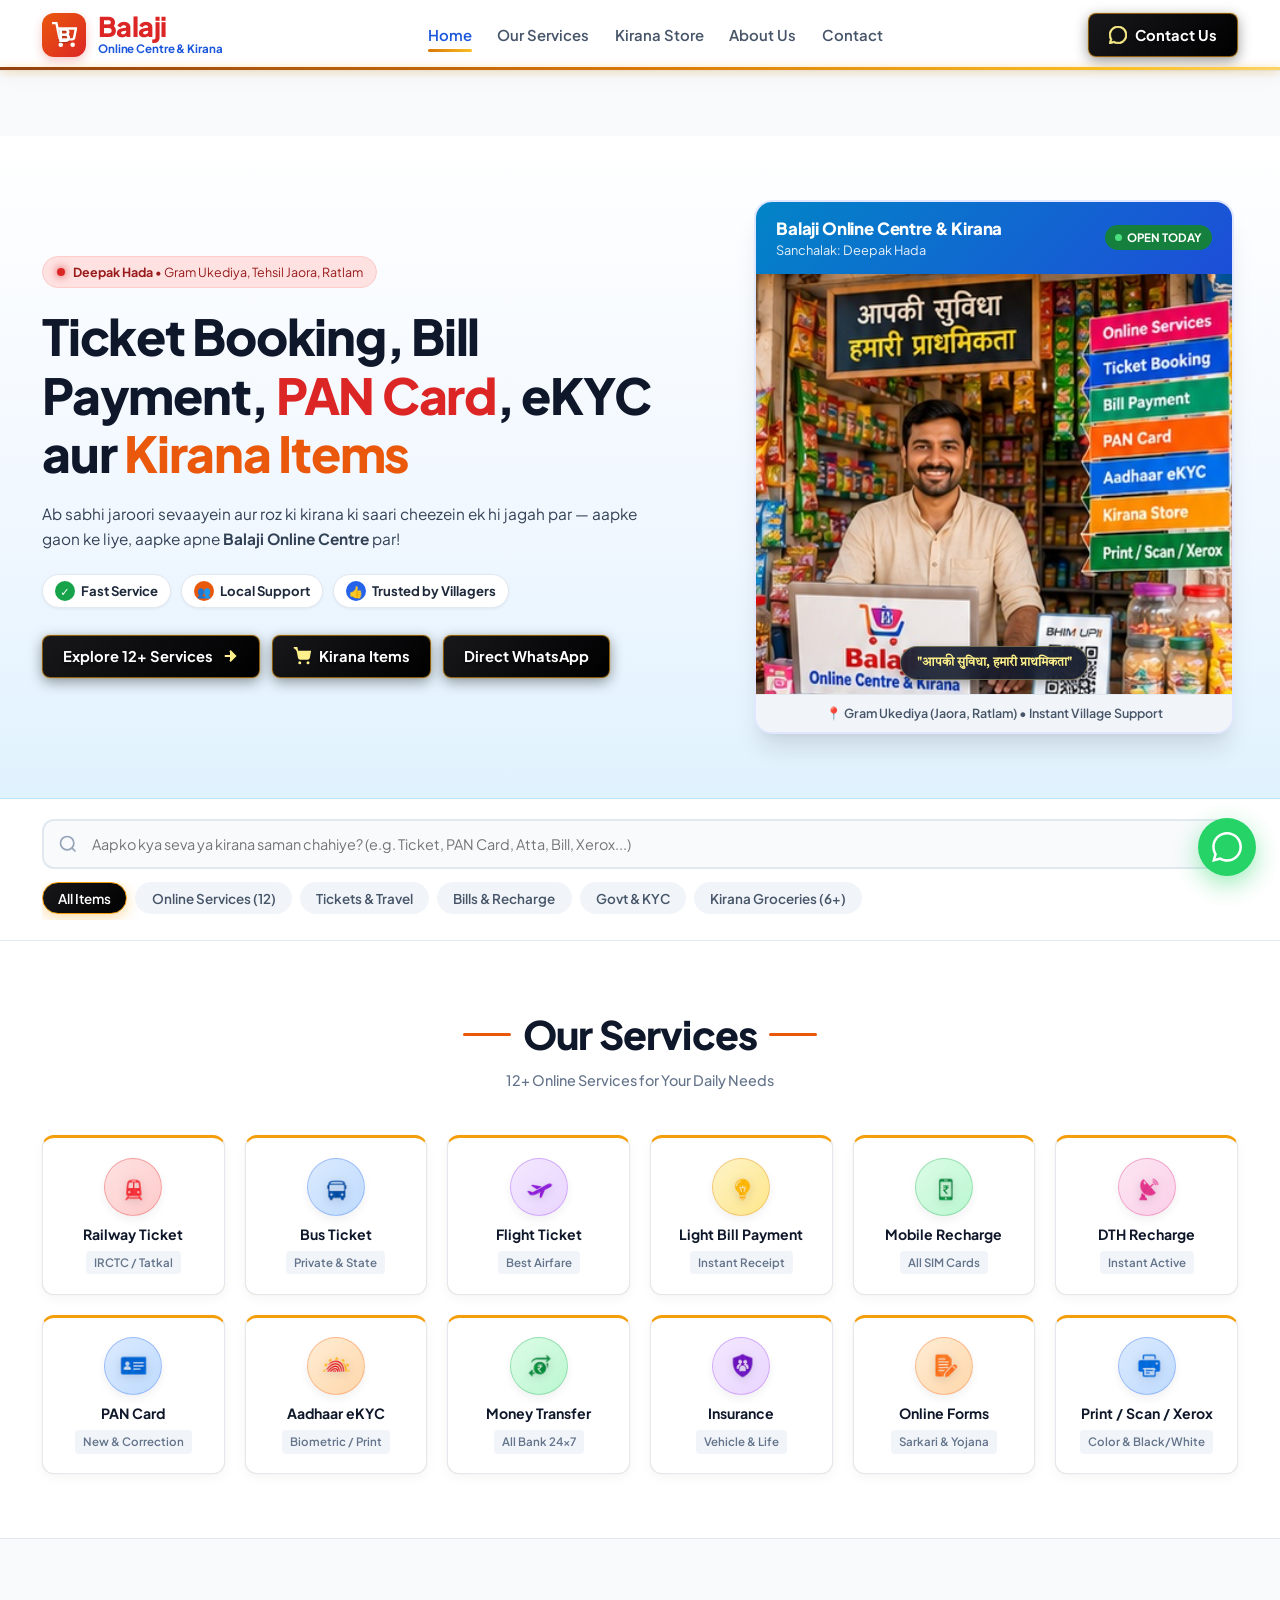
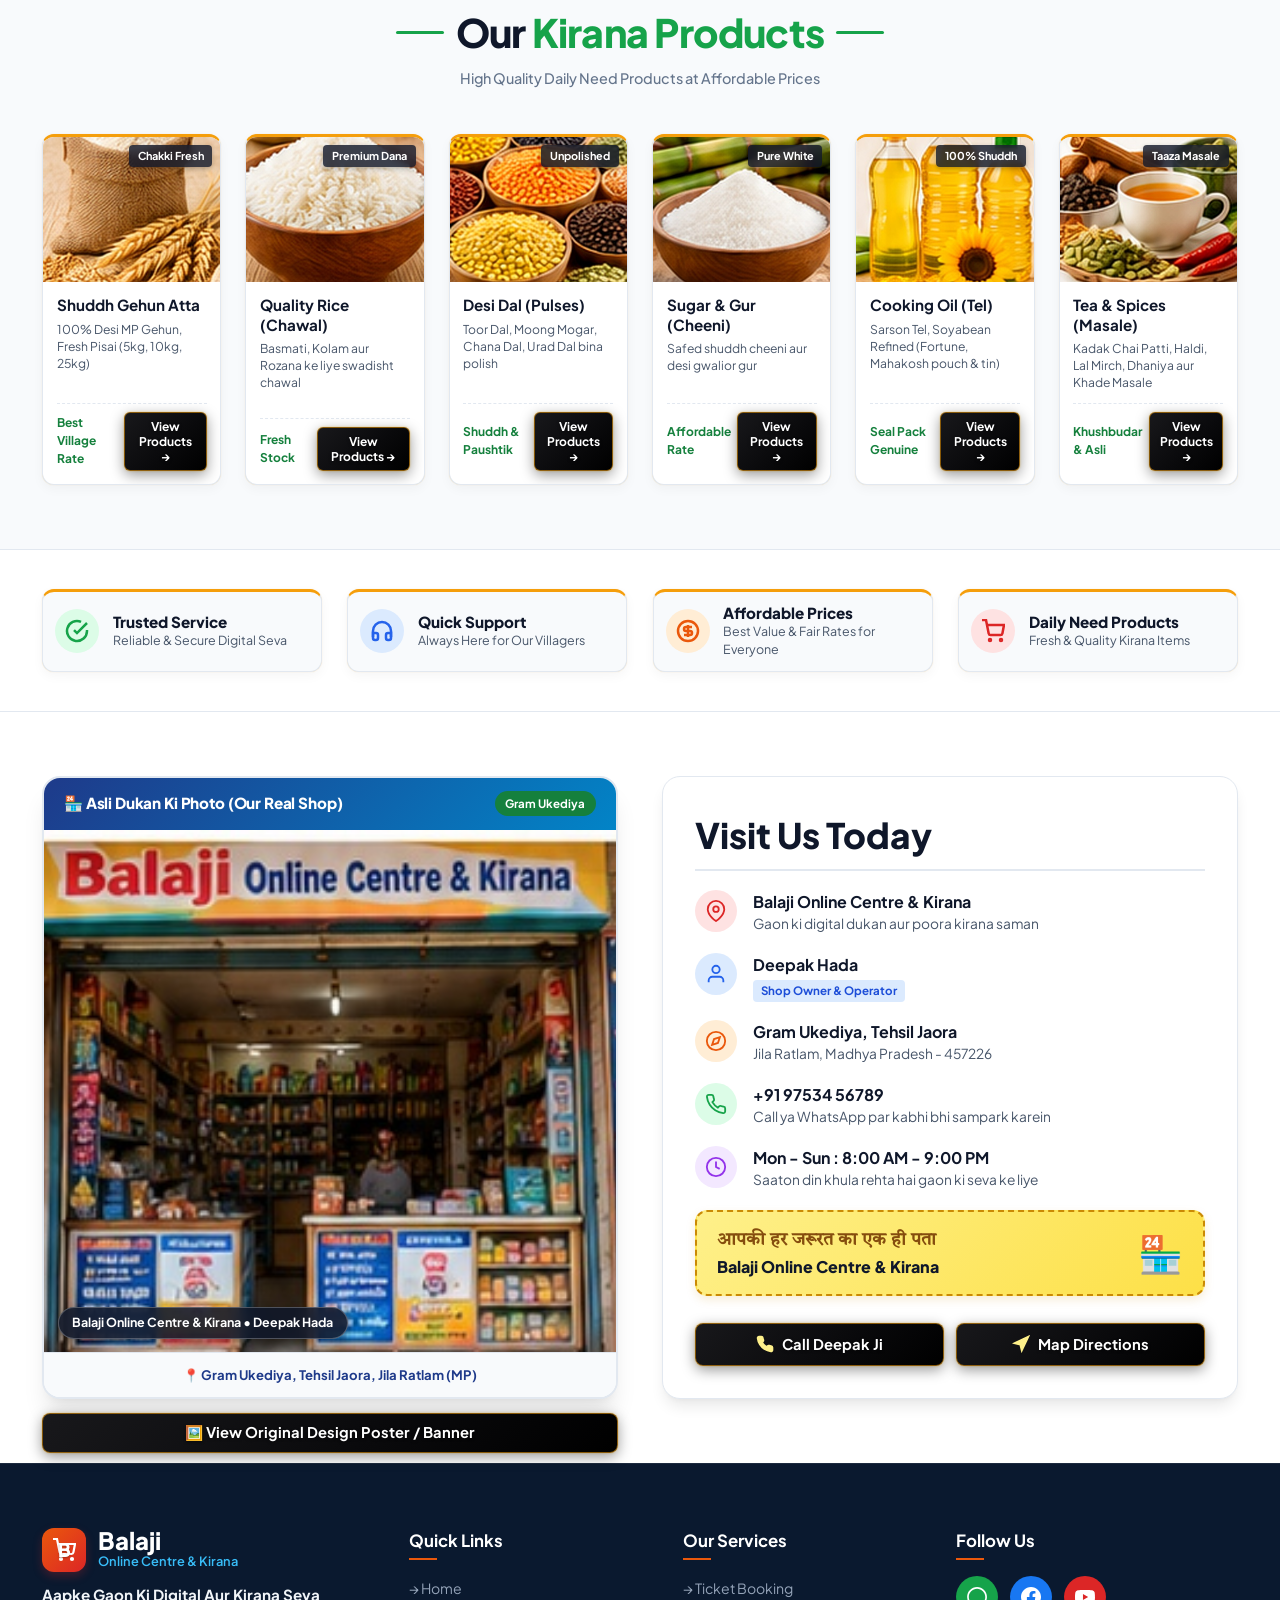
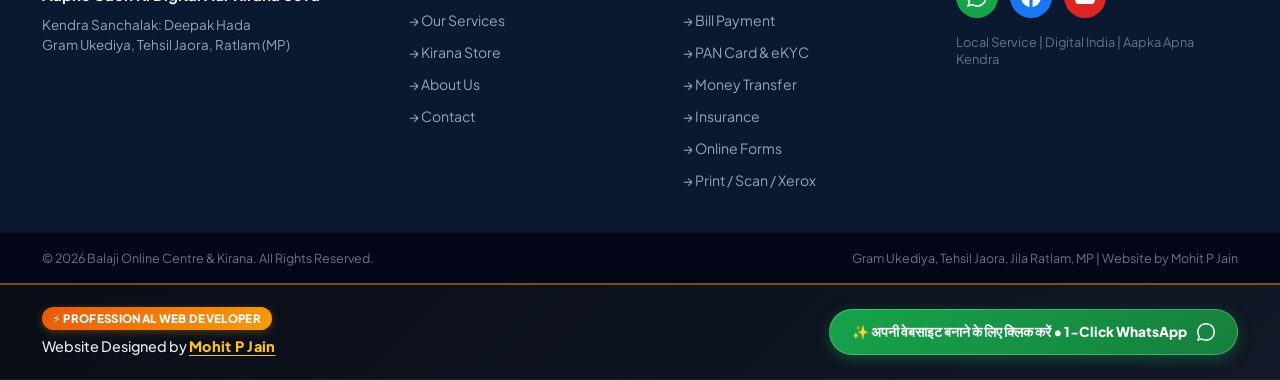
==== commit 9aeffd97: "feat: hide phone number text, make Mohit Jain footer 1-click direct WhatsApp" ====
--- a/index.html
+++ b/index.html
@@ -682,13 +682,12 @@
         <div class="creator-left">
           <span class="creator-badge">⚡ Professional Web Developer</span>
           <p class="creator-tagline">
-            Website Designed by <strong class="creator-name">Mohit P Jain</strong> &bull; 
-            <a href="tel:+916263879076" class="creator-phone">📞 +91 62638 79076</a>
+            Website Designed by <a href="https://wa.me/916263879076?text=Namaste%20Mohit%20Ji,%20mujhe%20apne%20business%20ke%20liye%20aisi%20hi%20shandar%20website%20banwani%20hai.%20Kripya%20details%20aur%20charges%20batayein." target="_blank" rel="noopener noreferrer" class="creator-name" title="Click to WhatsApp Mohit P Jain">Mohit P Jain</a>
           </p>
         </div>
         <div class="creator-right">
-          <a href="https://wa.me/916263879076?text=Namaste%20Mohit%20Ji,%20mujhe%20apne%20business%20ke%20liye%20aisi%20hi%20shandar%20website%20banwani%20hai.%20Kripya%20details%20aur%20charges%20batayein." target="_blank" rel="noopener noreferrer" class="btn-creator-action">
-            <span>✨ अपनी वेबसाइट बनाने के लिए क्लिक करें &bull; डिटेल भेजें</span>
+          <a href="https://wa.me/916263879076?text=Namaste%20Mohit%20Ji,%20mujhe%20apne%20business%20ke%20liye%20aisi%20hi%20shandar%20website%20banwani%20hai.%20Kripya%20details%20aur%20charges%20batayein." target="_blank" rel="noopener noreferrer" class="btn-creator-action" title="1-Click WhatsApp">
+            <span>✨ अपनी वेबसाइट बनाने के लिए क्लिक करें &bull; 1-Click WhatsApp</span>
             <svg width="18" height="18" viewBox="0 0 24 24" fill="currentColor"><path d="M.057 24l1.687-6.163c-1.041-1.804-1.588-3.849-1.587-5.946.003-6.556 5.338-11.891 11.893-11.891 3.181.001 6.167 1.24 8.413 3.488 2.245 2.248 3.481 5.236 3.48 8.414-.003 6.557-5.338 11.892-11.893 11.892-1.99-.001-3.951-.5-5.688-1.448l-6.305 1.654zm6.597-3.807c1.676.995 3.276 1.591 5.392 1.592 5.448 0 9.886-4.434 9.889-9.885.002-5.462-4.415-9.89-9.881-9.892-5.452 0-9.887 4.434-9.889 9.884-.001 2.225.651 3.891 1.746 5.634l-.999 3.648 3.742-.981z"/></svg>
           </a>
         </div>
--- a/style.css
+++ b/style.css
@@ -1732,6 +1732,14 @@
   color: #fbbf24;
   font-weight: 800;
   letter-spacing: 0.02em;
+  text-decoration: underline;
+  text-underline-offset: 3px;
+  transition: color 0.2s ease;
+  cursor: pointer;
+}
+
+.creator-name:hover {
+  color: #fde047;
 }
 
 .creator-phone {
@@ -2198,33 +2206,145 @@
   .service-badge {
     font-size: 0.68rem !important;
     padding: 0.15rem 0.4rem !important;
-  }
-
-  /* Kirana Products Grid: Symmetrical 2-Column */
+    white-space: normal !important;
+    word-break: break-word !important;
+  }
+
+  /* Kirana Products Grid: Symmetrical 2-Column with Zero Overflow */
+  .kirana-grid,
   .products-grid {
     display: grid !important;
     grid-template-columns: repeat(2, minmax(0, 1fr)) !important;
-    gap: clamp(0.6rem, 2vw, 0.9rem) !important;
+    gap: clamp(0.5rem, 2vw, 0.85rem) !important;
     width: 100% !important;
   }
 
   .product-card {
-    border-radius: 14px !important;
+    border-radius: 12px !important;
     overflow: hidden !important;
-  }
-
+    width: 100% !important;
+    min-width: 0 !important;
+    box-sizing: border-box !important;
+  }
+
+  .product-image-wrap,
   .product-img-box {
-    height: 120px !important;
-  }
-
+    height: 110px !important;
+    width: 100% !important;
+  }
+
+  .product-tag-pill,
+  .product-badge-sale {
+    font-size: 0.62rem !important;
+    padding: 0.15rem 0.4rem !important;
+    top: 0.35rem !important;
+    right: 0.35rem !important;
+  }
+
+  .product-info,
   .product-info-wrap {
-    padding: 0.75rem 0.6rem !important;
+    padding: 0.55rem 0.45rem !important;
     text-align: center !important;
     align-items: center !important;
-  }
-
+    display: flex !important;
+    flex-direction: column !important;
+    width: 100% !important;
+    min-width: 0 !important;
+    box-sizing: border-box !important;
+  }
+
+  .product-name,
   .product-card .card-title {
-    font-size: 0.88rem !important;
+    font-size: 0.82rem !important;
+    line-height: 1.25 !important;
+    margin-bottom: 0.25rem !important;
+    word-break: break-word !important;
+    overflow-wrap: break-word !important;
+    width: 100% !important;
+  }
+
+  .product-desc {
+    font-size: 0.68rem !important;
+    line-height: 1.3 !important;
+    margin-bottom: 0.45rem !important;
+    color: var(--text-muted) !important;
+    word-break: break-word !important;
+    overflow-wrap: break-word !important;
+    display: -webkit-box !important;
+    -webkit-line-clamp: 2 !important;
+    -webkit-box-orient: vertical !important;
+    overflow: hidden !important;
+    text-overflow: ellipsis !important;
+    width: 100% !important;
+  }
+
+  .product-footer,
+  .product-price-row {
+    display: flex !important;
+    flex-direction: column !important;
+    align-items: center !important;
+    gap: 0.35rem !important;
+    width: 100% !important;
+    padding-top: 0.35rem !important;
+    border-top: 1px dashed var(--border-subtle) !important;
+    margin-top: auto !important;
+    box-sizing: border-box !important;
+  }
+
+  .price-estimate,
+  .product-price {
+    font-size: 0.84rem !important;
+    font-weight: 800 !important;
+  }
+
+  .btn-product-action {
+    width: 100% !important;
+    padding: 0.42rem 0.35rem !important;
+    font-size: 0.74rem !important;
+    text-align: center !important;
+    justify-content: center !important;
+    border-radius: 6px !important;
+    box-sizing: border-box !important;
+    white-space: nowrap !important;
+    overflow: hidden !important;
+    text-overflow: ellipsis !important;
+  }
+
+  /* Visit Us & Buttons on Mobile */
+  .visit-action-buttons {
+    flex-direction: column !important;
+    width: 100% !important;
+    gap: 0.65rem !important;
+  }
+
+  .visit-action-buttons .btn,
+  .btn-call-primary,
+  .btn-directions {
+    min-width: 0 !important;
+    width: 100% !important;
+    justify-content: center !important;
+    text-align: center !important;
+    box-sizing: border-box !important;
+  }
+
+  .visit-info-card,
+  .real-shop-photo-card {
+    padding: 1rem 0.85rem !important;
+    width: 100% !important;
+    min-width: 0 !important;
+    box-sizing: border-box !important;
+  }
+
+  .btn-creator-action {
+    max-width: 100% !important;
+    white-space: normal !important;
+    word-break: break-word !important;
+    text-align: center !important;
+    line-height: 1.35 !important;
+    font-size: 0.85rem !important;
+    padding: 0.75rem 0.85rem !important;
+    border-radius: 30px !important;
+    box-sizing: border-box !important;
   }
 
   /* Filter Pills on Mobile */
@@ -2235,6 +2355,7 @@
     -webkit-overflow-scrolling: touch;
     scrollbar-width: none;
     justify-content: flex-start;
+    width: 100%;
   }
   .filter-pills::-webkit-scrollbar {
     display: none;
@@ -2249,25 +2370,49 @@
 /* On Very Small Mobile Phones <= 380px */
 @media (max-width: 380px) {
   .hero-heading {
-    font-size: 1.45rem;
+    font-size: 1.35rem !important;
   }
 
   .service-card {
-    padding: 0.75rem 0.35rem !important;
-    min-height: 135px;
+    padding: 0.65rem 0.35rem !important;
+    min-height: 130px;
   }
 
   .service-icon-wrap {
-    width: 46px !important;
-    height: 46px !important;
+    width: 44px !important;
+    height: 44px !important;
   }
 
   .service-logo-img {
-    width: 30px !important;
-    height: 30px !important;
+    width: 28px !important;
+    height: 28px !important;
   }
 
   .service-card .card-title {
+    font-size: 0.76rem !important;
+  }
+
+  .product-image-wrap,
+  .product-img-box {
+    height: 95px !important;
+  }
+
+  .product-name,
+  .product-card .card-title {
+    font-size: 0.76rem !important;
+  }
+
+  .product-desc {
+    font-size: 0.64rem !important;
+  }
+
+  .btn-product-action {
+    font-size: 0.7rem !important;
+    padding: 0.35rem 0.25rem !important;
+  }
+
+  .btn-creator-action {
     font-size: 0.78rem !important;
-  }
-}
+    padding: 0.65rem 0.65rem !important;
+  }
+}
